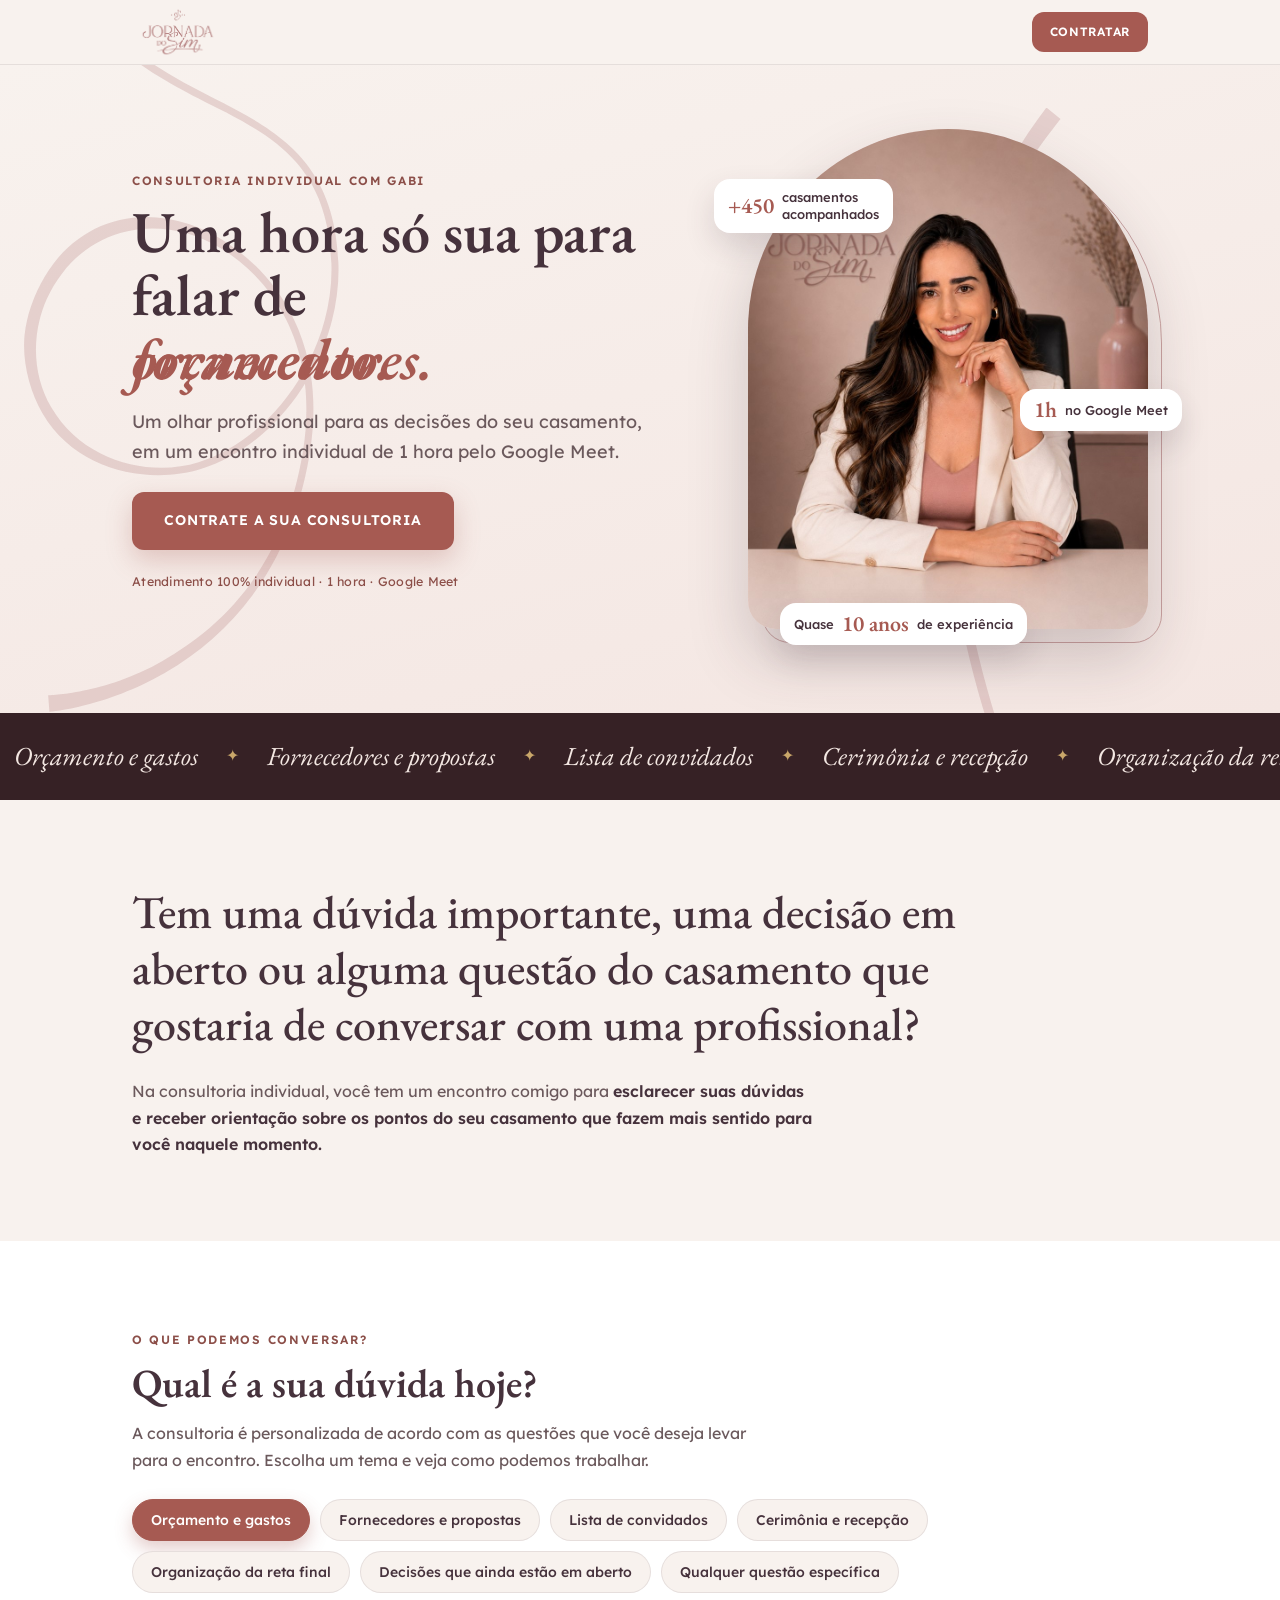
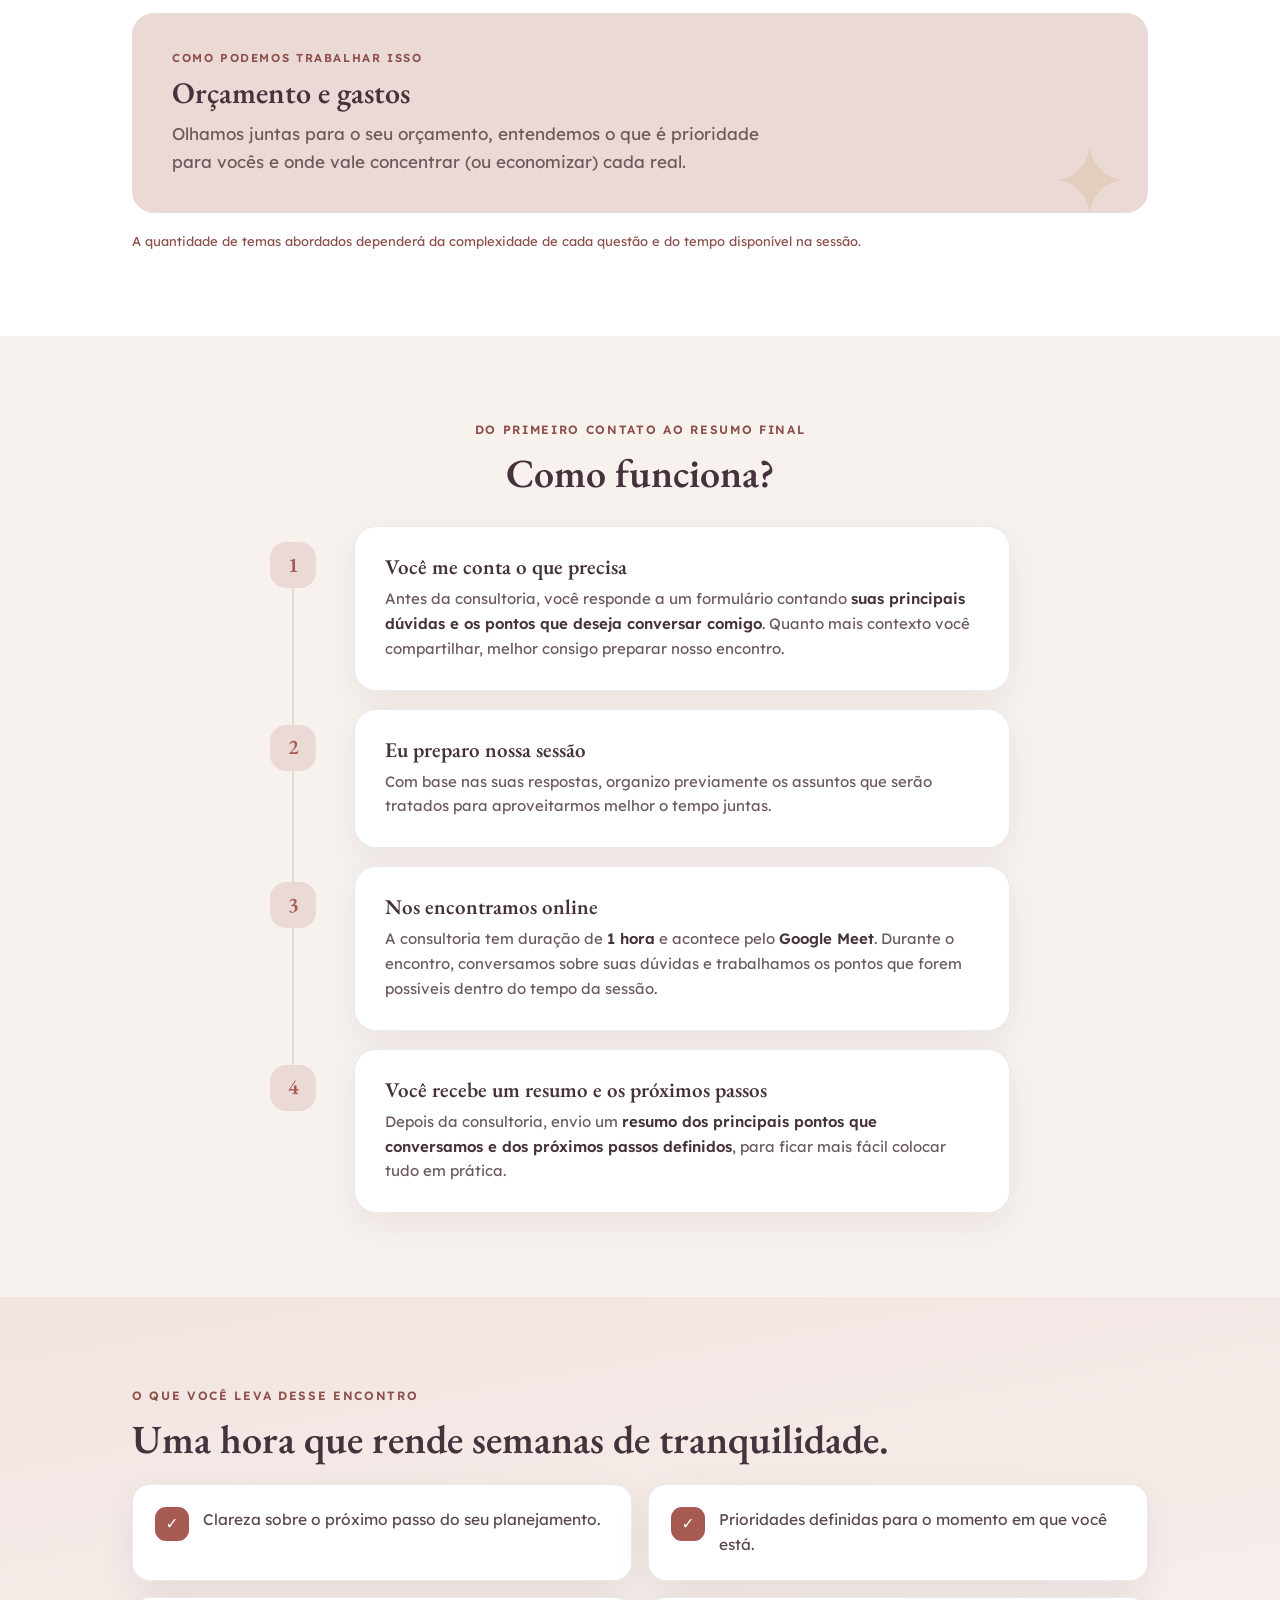
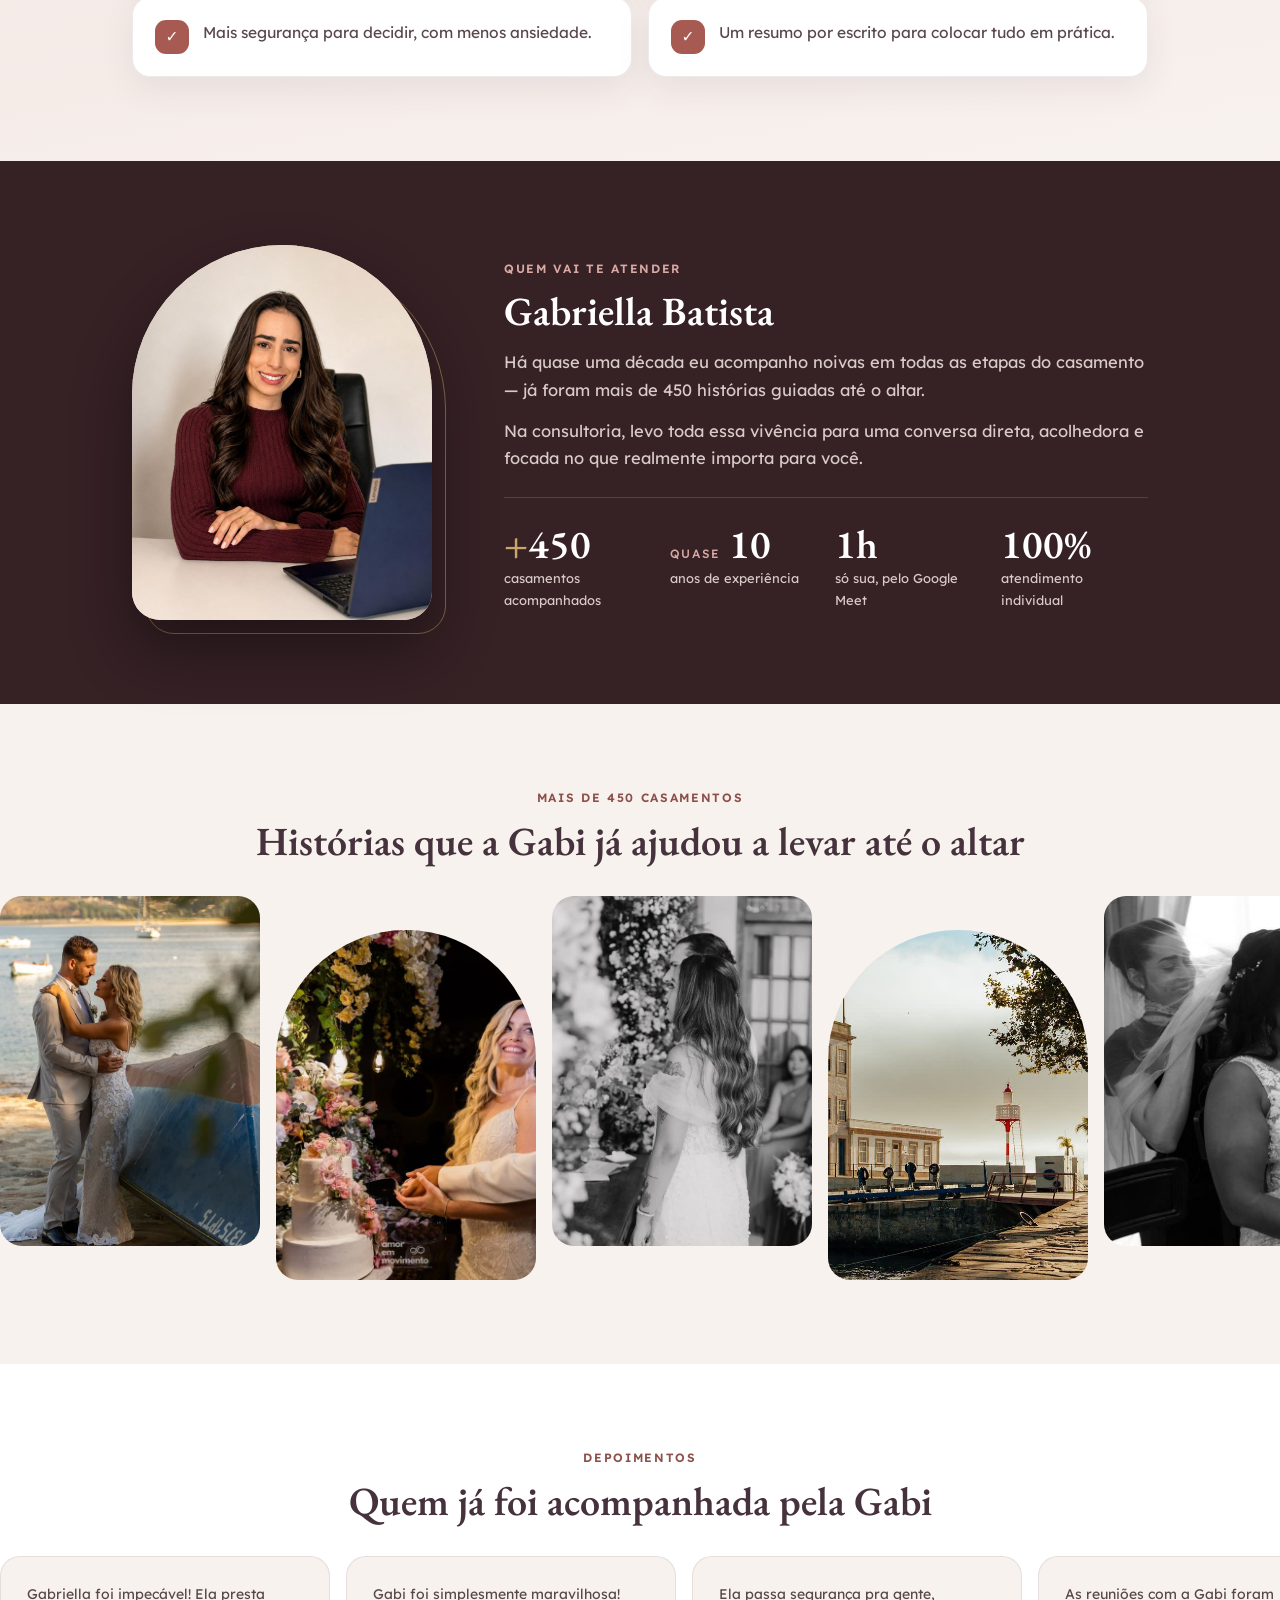
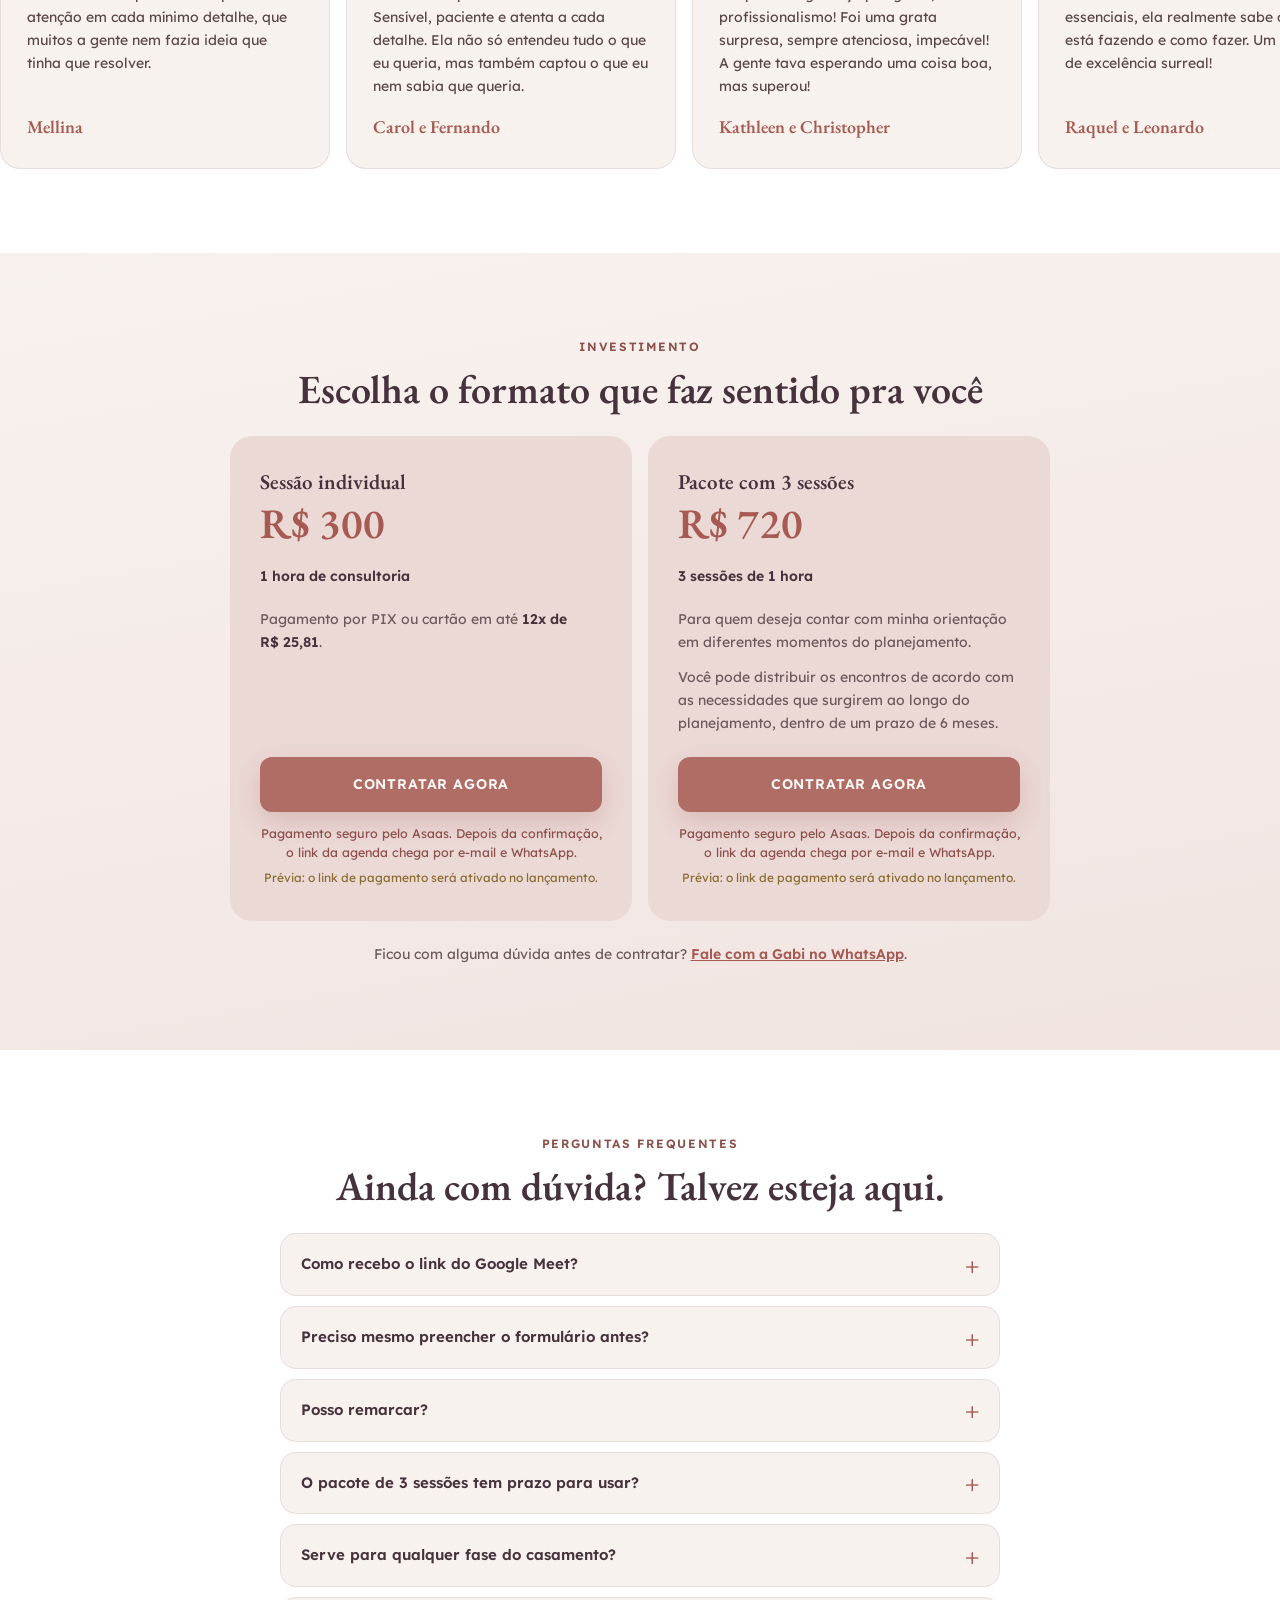
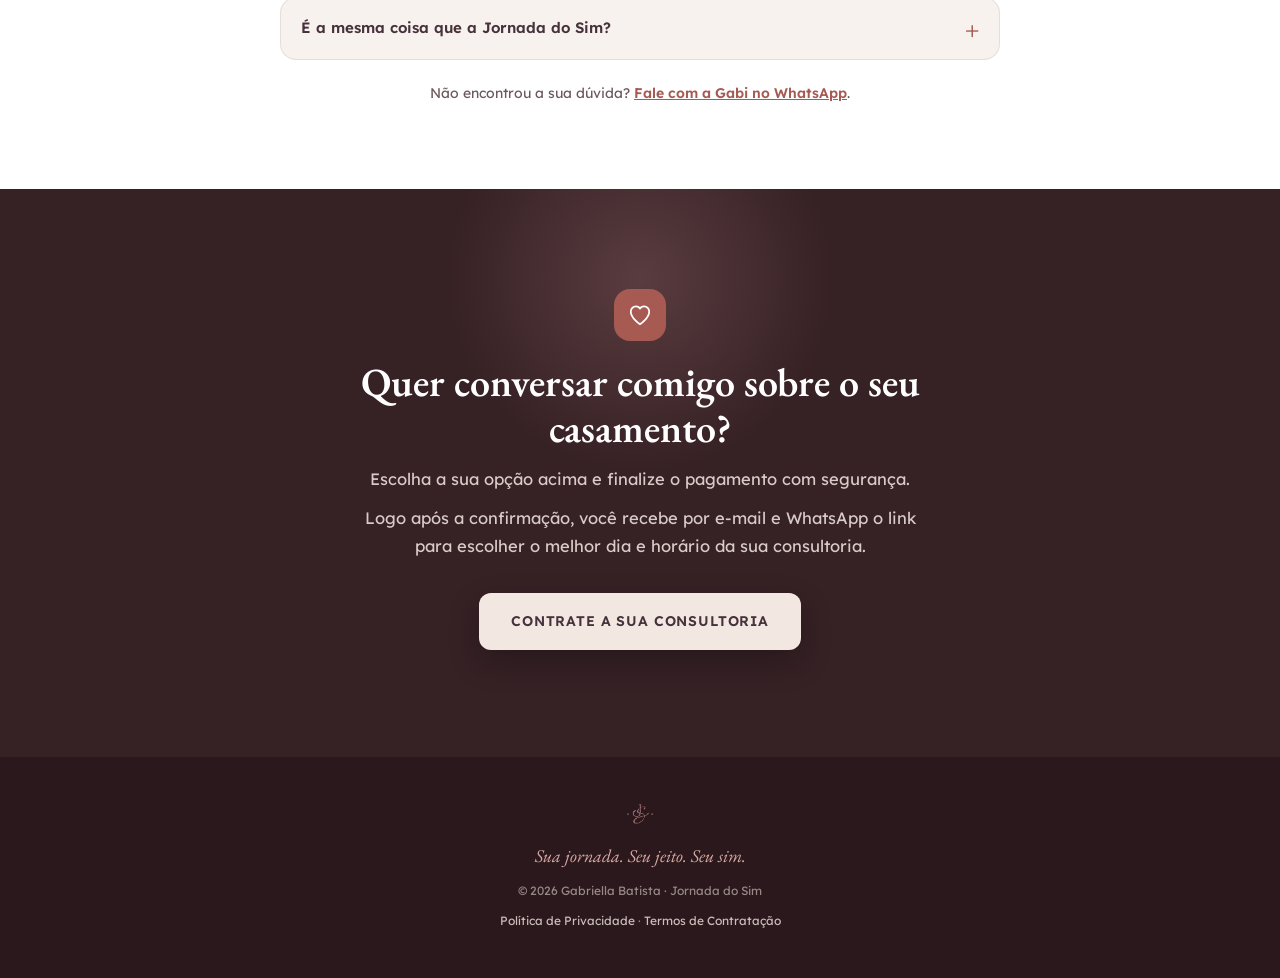
==== index.html @ 22358f7c "Botoes levam direto ao pagamento (Asaas); WhatsApp so como alternativa de duvida Co-Authored-By: Cla" ====
<!DOCTYPE html>
<html lang="pt-BR">
<head>
<meta charset="UTF-8">
<meta name="viewport" content="width=device-width, initial-scale=1.0, viewport-fit=cover">
<title>Consultoria individual com Gabi — Jornada do Sim</title>
<meta name="description" content="Um encontro individual de 1 hora, pelo Google Meet, para esclarecer suas dúvidas e receber orientação sobre as decisões do seu casamento. Com Gabriella Batista.">
<meta name="robots" content="noindex">
<meta name="theme-color" content="#F8F2EE">

<meta property="og:title" content="Consultoria individual com Gabi">
<meta property="og:description" content="Um olhar profissional para as decisões do seu casamento.">
<meta property="og:image" content="https://consultoria.dosimaosim.com.br/assets/img/gabi-quem-sou-eu.jpg">
<meta property="og:url" content="https://consultoria.dosimaosim.com.br/">
<meta property="og:type" content="website">

<link rel="icon" href="assets/img/monograma-rosa.png">

<link rel="preconnect" href="https://fonts.googleapis.com">
<link rel="preconnect" href="https://fonts.gstatic.com" crossorigin>
<link href="https://fonts.googleapis.com/css2?family=EB+Garamond:ital,wght@0,400;0,500;0,600;1,400;1,500;1,600&family=Lexend:wght@300;400;500;600;700&display=swap" rel="stylesheet">

<link rel="stylesheet" href="css/consultoria.css">
</head>
<body>

<div class="progress" id="progress" aria-hidden="true"></div>

<!-- ======================= CABEÇALHO ======================= -->
<header class="site-header">
  <div class="container header-inner">
    <img src="assets/img/logo-rosa.png" alt="Jornada do Sim" class="header-logo">
    <a href="#investimento" class="btn btn-cta btn-sm">Contratar</a>
  </div>
</header>

<main>

  <!-- ======================= HERO ======================= -->
  <section class="hero" id="topo">
    <img src="assets/img/faixa-2-rosa.svg" alt="" class="hero-faixa hero-faixa-1" aria-hidden="true">
    <img src="assets/img/faixa-1-rosa.svg" alt="" class="hero-faixa hero-faixa-2" aria-hidden="true">

    <div class="container hero-grid">
      <div class="hero-texto">
        <span class="eyebrow">Consultoria individual com Gabi</span>
        <h1 aria-label="Uma hora só sua para falar de orçamento, fornecedores, convidados, cerimônia, reta final e decisões em aberto.">
          <span aria-hidden="true">Uma hora só sua para falar de</span>
          <span class="rot" aria-hidden="true">
            <span class="rot-w is-on">orçamento.</span>
            <span class="rot-w">fornecedores.</span>
            <span class="rot-w">convidados.</span>
            <span class="rot-w">cerimônia.</span>
            <span class="rot-w">reta final.</span>
            <span class="rot-w">decisões em aberto.</span>
          </span>
        </h1>
        <p class="hero-sub">Um olhar profissional para as decisões do seu casamento, em um encontro individual de 1 hora pelo Google Meet.</p>
        <a href="#investimento" class="btn btn-cta btn-large">Contrate a sua consultoria</a>
        <p class="hero-note">Atendimento 100% individual · 1 hora · Google Meet</p>
      </div>

      <div class="hero-visual">
        <div class="arch-wrap">
          <div class="arch">
            <img src="assets/img/gabi-quem-sou-eu.jpg" alt="Gabriella Batista" fetchpriority="high">
          </div>
        </div>
        <span class="chip chip-1"><b>+450</b> casamentos<br>acompanhados</span>
        <span class="chip chip-2"><b>1h</b> no Google Meet</span>
        <span class="chip chip-3">Quase <b>10 anos</b> de experiência</span>
      </div>
    </div>
  </section>

  <!-- ======================= FAIXA EM MOVIMENTO ======================= -->
  <section class="band" aria-label="Temas da consultoria">
    <div class="marquee">
      <div class="marquee-track">
        <span>Orçamento e gastos</span><span class="sep">✦</span>
        <span>Fornecedores e propostas</span><span class="sep">✦</span>
        <span>Lista de convidados</span><span class="sep">✦</span>
        <span>Cerimônia e recepção</span><span class="sep">✦</span>
        <span>Organização da reta final</span><span class="sep">✦</span>
        <span>Decisões em aberto</span><span class="sep">✦</span>
        <span>Uma hora só sua</span><span class="sep">✦</span>
      </div>
    </div>
  </section>

  <!-- ======================= INTRO (texto que acende ao rolar) ======================= -->
  <section class="secao intro">
    <div class="container">
      <p class="fill" data-fill>Tem uma dúvida importante, uma decisão em aberto ou alguma questão do casamento que gostaria de conversar com uma profissional?</p>
      <p class="intro-sub reveal">Na consultoria individual, você tem um encontro comigo para <strong>esclarecer suas dúvidas e receber orientação sobre os pontos do seu casamento que fazem mais sentido para você naquele momento.</strong></p>
    </div>
  </section>

  <!-- ======================= O QUE PODEMOS CONVERSAR (interativo) ======================= -->
  <section class="secao temas">
    <div class="container">
      <span class="eyebrow">O que podemos conversar?</span>
      <h2 class="secao-titulo">Qual é a sua dúvida hoje?</h2>
      <p class="temas-sub">A consultoria é personalizada de acordo com as questões que você deseja levar para o encontro. Escolha um tema e veja como podemos trabalhar.</p>

      <div class="topics" id="topics" role="group" aria-label="Temas da consultoria"></div>

      <div class="topic-panel" id="topicPanel" aria-live="polite">
        <span class="tp-label">Como podemos trabalhar isso</span>
        <h3 id="tpTitle"></h3>
        <p id="tpText"></p>
      </div>

      <p class="nota">A quantidade de temas abordados dependerá da complexidade de cada questão e do tempo disponível na sessão.</p>
    </div>
  </section>

  <!-- ======================= COMO FUNCIONA (linha do tempo) ======================= -->
  <section class="secao como">
    <div class="container">
      <span class="eyebrow center">Do primeiro contato ao resumo final</span>
      <h2 class="secao-titulo center">Como funciona?</h2>

      <ol class="timeline" id="timeline">
        <li class="tl-step">
          <span class="tl-badge">1</span>
          <div class="tl-card">
            <h3>Você me conta o que precisa</h3>
            <p>Antes da consultoria, você responde a um formulário contando <strong>suas principais dúvidas e os pontos que deseja conversar comigo</strong>. Quanto mais contexto você compartilhar, melhor consigo preparar nosso encontro.</p>
          </div>
        </li>
        <li class="tl-step">
          <span class="tl-badge">2</span>
          <div class="tl-card">
            <h3>Eu preparo nossa sessão</h3>
            <p>Com base nas suas respostas, organizo previamente os assuntos que serão tratados para aproveitarmos melhor o tempo juntas.</p>
          </div>
        </li>
        <li class="tl-step">
          <span class="tl-badge">3</span>
          <div class="tl-card">
            <h3>Nos encontramos online</h3>
            <p>A consultoria tem duração de <strong>1 hora</strong> e acontece pelo <strong>Google Meet</strong>. Durante o encontro, conversamos sobre suas dúvidas e trabalhamos os pontos que forem possíveis dentro do tempo da sessão.</p>
          </div>
        </li>
        <li class="tl-step">
          <span class="tl-badge">4</span>
          <div class="tl-card">
            <h3>Você recebe um resumo e os próximos passos</h3>
            <p>Depois da consultoria, envio um <strong>resumo dos principais pontos que conversamos e dos próximos passos definidos</strong>, para ficar mais fácil colocar tudo em prática.</p>
          </div>
        </li>
      </ol>
    </div>
  </section>

  <!-- ======================= O QUE VOCÊ LEVA ======================= -->
  <section class="secao leva">
    <div class="container">
      <span class="eyebrow">O que você leva desse encontro</span>
      <h2 class="secao-titulo">Uma hora que rende semanas de tranquilidade.</h2>
      <ul class="tiles stagger">
        <li class="tile"><i>✓</i><span>Clareza sobre o próximo passo do seu planejamento.</span></li>
        <li class="tile"><i>✓</i><span>Prioridades definidas para o momento em que você está.</span></li>
        <li class="tile"><i>✓</i><span>Mais segurança para decidir, com menos ansiedade.</span></li>
        <li class="tile"><i>✓</i><span>Um resumo por escrito para colocar tudo em prática.</span></li>
      </ul>
    </div>
  </section>

  <!-- ======================= QUEM VAI TE ATENDER ======================= -->
  <section class="secao dark gabi">
    <div class="container gabi-grid">
      <div class="gabi-foto reveal">
        <div class="arch-wrap arch-wrap-sm">
          <div class="arch">
            <img src="assets/img/gabi-nova.jpg" alt="Gabriella Batista em atendimento online" loading="lazy">
          </div>
        </div>
      </div>
      <div class="gabi-copy reveal">
        <span class="eyebrow eyebrow-light">Quem vai te atender</span>
        <h2 class="secao-titulo">Gabriella Batista</h2>
        <p>Há quase uma década eu acompanho noivas em todas as etapas do casamento — já foram mais de 450 histórias guiadas até o altar.</p>
        <p>Na consultoria, levo toda essa vivência para uma conversa direta, acolhedora e focada no que realmente importa para você.</p>
        <ul class="stats" id="stats">
          <li class="stat"><strong><span class="pre">+</span><span data-count="450">450</span></strong><span>casamentos acompanhados</span></li>
          <li class="stat"><strong><small>quase</small><span data-count="10">10</span></strong><span>anos de experiência</span></li>
          <li class="stat"><strong><span data-count="1">1</span>h</strong><span>só sua, pelo Google Meet</span></li>
          <li class="stat"><strong><span data-count="100">100</span>%</strong><span>atendimento individual</span></li>
        </ul>
      </div>
    </div>
  </section>

  <!-- ======================= FOTOS EM MOVIMENTO ======================= -->
  <section class="secao galeria">
    <div class="container">
      <span class="eyebrow center">Mais de 450 casamentos</span>
      <h2 class="secao-titulo center">Histórias que a Gabi já ajudou a levar até o altar</h2>
    </div>
    <div class="marquee marquee-photos">
      <div class="marquee-track gallery-track">
        <img data-src="assets/img/opt/casal-real-12-barco.jpg" alt="Casal abraçado à beira-mar" decoding="async">
        <img data-src="assets/img/opt/casal-real-1-cake-color.jpg" alt="Casal cortando o bolo" decoding="async">
        <img data-src="assets/img/opt/casal-real-3-noiva-pb.jpg" alt="Noiva de vestido de renda" decoding="async">
        <img data-src="assets/img/opt/casal-real-14-farol.jpg" alt="Casal junto a um farol à beira-mar" decoding="async">
        <img data-src="assets/img/opt/casal-real-5-veu-pb.jpg" alt="Noiva ajustando o véu" decoding="async">
        <img data-src="assets/img/opt/casal-real-2-cake-pb.jpg" alt="Casal sorrindo" decoding="async">
        <img data-src="assets/img/opt/casal-real-15-coluna.jpg" alt="Casal abraçado entre colunas de pedra" decoding="async">
        <img data-src="assets/img/opt/casal-real-8-flavia-thales.jpg" alt="Cerimônia emocionante" decoding="async">
        <img data-src="assets/img/opt/casal-real-10-paris.jpg" alt="Casal em Paris" decoding="async">
        <img data-src="assets/img/opt/casal-real-13-fonte.jpg" alt="Casal sorrindo em frente a uma fonte" decoding="async">
        <img data-src="assets/img/opt/casal-real-4-lustre.jpg" alt="Casal recém-casado" decoding="async">
        <img data-src="assets/img/opt/casal-real-11-jardim.jpg" alt="Casal se beijando sob um arco de jardim" decoding="async">
        <img data-src="assets/img/opt/casal-real-9-noiva-day.jpg" alt="Noiva em frente ao arco de flores" decoding="async">
      </div>
    </div>
  </section>

  <!-- ======================= DEPOIMENTOS ======================= -->
  <section class="secao depoimentos">
    <div class="container">
      <span class="eyebrow center">Depoimentos</span>
      <h2 class="secao-titulo center">Quem já foi acompanhada pela Gabi</h2>
    </div>
    <div class="marquee">
      <div class="marquee-track tm-track">
        <blockquote class="tm-card"><p>Gabriella foi impecável! Ela presta atenção em cada mínimo detalhe, que muitos a gente nem fazia ideia que tinha que resolver.</p><cite>Mellina</cite></blockquote>
        <blockquote class="tm-card"><p>Gabi foi simplesmente maravilhosa! Sensível, paciente e atenta a cada detalhe. Ela não só entendeu tudo o que eu queria, mas também captou o que eu nem sabia que queria.</p><cite>Carol e Fernando</cite></blockquote>
        <blockquote class="tm-card"><p>Ela passa segurança pra gente, profissionalismo! Foi uma grata surpresa, sempre atenciosa, impecável! A gente tava esperando uma coisa boa, mas superou!</p><cite>Kathleen e Christopher</cite></blockquote>
        <blockquote class="tm-card"><p>As reuniões com a Gabi foram essenciais, ela realmente sabe o que está fazendo e como fazer. Um trabalho de excelência surreal!</p><cite>Raquel e Leonardo</cite></blockquote>
        <blockquote class="tm-card"><p>Obrigada Gabriella! Sua experiência e atenção aos detalhes fizeram toda diferença!</p><cite>Gy Muniz</cite></blockquote>
        <blockquote class="tm-card"><p>Desde o primeiro momento, tudo foi tão organizado que ficamos seguros e com a certeza que daria certo. Confiamos de olhos fechados.</p><cite>Nathália</cite></blockquote>
        <blockquote class="tm-card"><p>A Gabi foi incrível em suas orientações e ajustes de cada detalhe. Com muito carinho agradecemos todo profissionalismo e dedicação.</p><cite>Lygia e Edson</cite></blockquote>
        <blockquote class="tm-card"><p>Obrigada pelo carinho, por toda atenção, por deixar a gente seguro, vocês sabem o que estão fazendo!</p><cite>Olívia e Luiz</cite></blockquote>
      </div>
    </div>
  </section>

  <!-- ======================= INVESTIMENTO ======================= -->
  <section class="secao planos" id="investimento">
    <div class="container">
      <span class="eyebrow center">Investimento</span>
      <h2 class="secao-titulo center">Escolha o formato que faz sentido pra você</h2>
      <div class="planos-grid stagger">

        <div class="plano">
          <h3 class="plano-nome">Sessão individual</h3>
          <p class="plano-preco">R$&nbsp;300</p>
          <p class="plano-linha">1 hora de consultoria</p>
          <p>Pagamento por PIX ou cartão em até <strong>12x de R$&nbsp;25,81</strong>.</p>
          <a href="#" class="btn btn-cta btn-full js-pagar" data-plano="sessão individual">Contratar agora</a>
          <small class="plano-seguro">Pagamento seguro pelo Asaas. Depois da confirmação, o link da agenda chega por e-mail e WhatsApp.</small>
        </div>

        <div class="plano">
          <h3 class="plano-nome">Pacote com 3 sessões</h3>
          <p class="plano-preco">R$&nbsp;720</p>
          <p class="plano-linha">3 sessões de 1 hora</p>
          <p>Para quem deseja contar com minha orientação em diferentes momentos do planejamento.</p>
          <p>Você pode distribuir os encontros de acordo com as necessidades que surgirem ao longo do planejamento, dentro de um prazo de 6 meses.</p>
          <a href="#" class="btn btn-cta btn-full js-pagar" data-plano="pacote com 3 sessões">Contratar agora</a>
          <small class="plano-seguro">Pagamento seguro pelo Asaas. Depois da confirmação, o link da agenda chega por e-mail e WhatsApp.</small>
        </div>

      </div>
      <p class="planos-duvida">Ficou com alguma dúvida antes de contratar? <a href="#" class="js-whatsapp-duvida">Fale com a Gabi no WhatsApp</a>.</p>
    </div>
  </section>

  <!-- ======================= FAQ ======================= -->
  <section class="secao faq">
    <div class="container">
      <span class="eyebrow center">Perguntas frequentes</span>
      <h2 class="secao-titulo center">Ainda com dúvida? Talvez esteja aqui.</h2>
      <div class="faq-list stagger">
        <details class="faq-item">
          <summary>Como recebo o link do Google Meet?</summary>
          <p>O link do Google Meet chega por e-mail assim que você agenda o seu horário.</p>
        </details>
        <details class="faq-item">
          <summary>Preciso mesmo preencher o formulário antes?</summary>
          <p>Sim. É ele que me permite preparar o encontro sob medida para o seu caso — sem ele, a sessão rende bem menos.</p>
        </details>
        <details class="faq-item">
          <summary>Posso remarcar?</summary>
          <p>Pode, avisando com pelo menos 24 horas de antecedência pelo WhatsApp.</p>
        </details>
        <details class="faq-item">
          <summary>O pacote de 3 sessões tem prazo para usar?</summary>
          <p>Sim, as 3 sessões valem por 6 meses a partir da primeira.</p>
        </details>
        <details class="faq-item">
          <summary>Serve para qualquer fase do casamento?</summary>
          <p>Sim, desde o "acabei de noivar e não sei por onde começar" até a reta final, na semana do casamento.</p>
        </details>
        <details class="faq-item">
          <summary>É a mesma coisa que a Jornada do Sim?</summary>
          <p>Não. A Jornada do Sim é a plataforma que te guia no seu ritmo. Aqui é um atendimento individual e ao vivo comigo, olhando para o seu caso específico.</p>
        </details>
      </div>
      <p class="faq-duvida">Não encontrou a sua dúvida? <a href="#" class="js-whatsapp-duvida">Fale com a Gabi no WhatsApp</a>.</p>
    </div>
  </section>

  <!-- ======================= CHAMADA FINAL ======================= -->
  <section class="secao dark final" id="final">
    <div class="container final-inner reveal">
      <span class="cta-icone" aria-hidden="true">
        <svg viewBox="0 0 24 24" fill="none" xmlns="http://www.w3.org/2000/svg">
          <path d="M12 20.5S3.5 14.7 3.5 8.9C3.5 6.2 5.6 4 8.3 4c1.8 0 3.1.9 3.7 2.2C12.6 4.9 13.9 4 15.7 4c2.7 0 4.8 2.2 4.8 4.9 0 5.8-8.5 11.6-8.5 11.6z" stroke="currentColor" stroke-width="1.6" stroke-linecap="round" stroke-linejoin="round"/>
        </svg>
      </span>
      <h2 class="secao-titulo">Quer conversar comigo sobre o seu casamento?</h2>
      <p>Escolha a sua opção acima e finalize o pagamento com segurança.</p>
      <p>Logo após a confirmação, você recebe por e-mail e WhatsApp o link para escolher o melhor dia e horário da sua consultoria.</p>
      <a href="#investimento" class="btn btn-light btn-large">Contrate a sua consultoria</a>
    </div>
  </section>

</main>

<!-- ======================= RODAPÉ ======================= -->
<footer class="site-footer">
  <div class="container footer-inner">
    <img src="assets/img/monograma-rosa.png" alt="Jornada do Sim" class="footer-logo">
    <p class="assinatura">Sua jornada. Seu jeito. Seu sim.</p>
    <p class="footer-mini">© 2026 Gabriella Batista · Jornada do Sim</p>
    <p class="footer-mini">
      <a href="privacidade.html">Política de Privacidade</a> ·
      <a href="termos.html">Termos de Contratação</a>
    </p>
  </div>
</footer>

<!-- Botão fixo no celular -->
<div class="sticky-cta" id="stickyCta">
  <a href="#investimento" class="btn btn-cta btn-full">Contrate a sua consultoria</a>
</div>

<script src="js/consultoria.js"></script>
</body>
</html>
---- css/consultoria.css ----
/* ==========================================================================
   CONSULTORIA INDIVIDUAL COM GABI — versão 2
   Mesma identidade do App (cores, fontes, cards arredondados, botão terracota),
   com mais ritmo visual e movimento. Desenhada primeiro para o celular.
   ========================================================================== */

:root {
  --bg: #F8F2EE;
  --card-rose: #EBD9D6;
  --card-rose-soft: #F1E4E1;
  --plum: #46323C;
  --romance: #B68282;
  --rose-light: #D9A9A3;
  --rose-text: #8C4F49;   /* rosa mais escuro para textos pequenos (contraste AA) */
  --terracota: #A65A52;
  --terracota-hover: #944e47;
  --ameixa: #362125;
  --ameixa-deep: #2a181c;
  --creme: #F3E7E2;
  --dourado: #C9A76A;
  --texto: #6B595C;
  --linha: rgba(70, 50, 60, 0.10);
  --sombra: 0 12px 34px rgba(70, 50, 60, 0.08);
  --sombra-forte: 0 28px 60px rgba(70, 50, 60, 0.22);

  --font-titulo: 'EB Garamond', Georgia, serif;
  --font-corpo: 'Lexend', system-ui, sans-serif;

  --largura-max: 1080px;
  --raio-card: 22px;
  --raio-btn: 12px;
  --arco: 50% 50% 28px 28px / 40% 40% 28px 28px;
}

* { box-sizing: border-box; margin: 0; padding: 0; }
html { scroll-behavior: smooth; }

body {
  font-family: var(--font-corpo);
  color: var(--texto);
  background: var(--bg);
  line-height: 1.65;
  -webkit-font-smoothing: antialiased;
  overflow-x: hidden;
}

img { max-width: 100%; display: block; }
.container { max-width: var(--largura-max); margin: 0 auto; padding: 0 20px; }
.secao { padding: 52px 0; }

h1, h2, h3 { font-family: var(--font-titulo); color: var(--plum); font-weight: 600; line-height: 1.15; }
strong { font-weight: 600; color: var(--plum); }

.secao-titulo { font-size: clamp(26px, 6.6vw, 40px); margin-bottom: 14px; }
.eyebrow {
  display: inline-block; font-size: 12px; font-weight: 600;
  letter-spacing: 0.14em; text-transform: uppercase;
  color: var(--rose-text); margin-bottom: 10px;
}
.eyebrow-light { color: var(--rose-light); }
.center { text-align: center; display: block; }
.nota { font-size: 13px; color: var(--rose-text); margin-top: 18px; }

/* --------------------------- Botões --------------------------- */
.btn {
  position: relative; overflow: hidden;
  display: inline-block; font-family: var(--font-corpo); font-weight: 600;
  text-decoration: none; border-radius: var(--raio-btn); cursor: pointer; border: none;
  text-align: center; text-transform: uppercase; letter-spacing: 0.06em;
  transition: transform 0.15s ease, box-shadow 0.15s ease, background 0.15s ease;
}
.btn-cta { background: var(--terracota); color: #fff; padding: 16px 30px; font-size: 14px; box-shadow: 0 10px 26px rgba(166, 90, 82, 0.28); }
.btn-cta:hover { background: var(--terracota-hover); transform: translateY(-2px); }
.btn-light { background: var(--creme); color: var(--plum); padding: 16px 30px; font-size: 14px; box-shadow: 0 12px 30px rgba(0, 0, 0, 0.25); }
.btn-light:hover { transform: translateY(-2px); background: #fff; }
.btn-sm { padding: 10px 18px; font-size: 12px; box-shadow: none; }
.btn-large { padding: 17px 32px; }
.btn-full { display: block; width: 100%; }
/* brilho que passa pelo botão */
.btn::after {
  content: ''; position: absolute; top: 0; left: -80%; width: 50%; height: 100%;
  background: linear-gradient(100deg, transparent, rgba(255, 255, 255, 0.35), transparent);
  transform: skewX(-20deg); transition: left 0.6s ease;
}
.btn:hover::after { left: 130%; }

/* --------------------------- Barra de progresso --------------------------- */
.progress {
  position: fixed; top: 0; left: 0; right: 0; height: 3px; z-index: 100;
  background: linear-gradient(90deg, var(--terracota), var(--romance));
  transform-origin: left; transform: scaleX(0);
}

/* --------------------------- Cabeçalho --------------------------- */
.site-header {
  position: sticky; top: 0; z-index: 50;
  background: rgba(248, 242, 238, 0.9); backdrop-filter: blur(8px);
  border-bottom: 1px solid var(--linha);
}
.header-inner { display: flex; align-items: center; justify-content: space-between; padding: 10px 20px; }
.header-logo { height: 52px; width: auto; }

/* --------------------------- Hero --------------------------- */
.hero {
  position: relative; overflow: hidden; padding: 34px 0 54px;
  background: linear-gradient(165deg, var(--bg) 0%, #F4E6E2 100%);
}
.hero-faixa { position: absolute; opacity: 0.28; z-index: 1; pointer-events: none; }
.hero-faixa-1 { top: -4%; right: -22%; width: 70%; animation: drift 14s ease-in-out infinite; }
.hero-faixa-2 { bottom: -6%; left: -26%; width: 66%; animation: drift 17s ease-in-out infinite reverse; }
@keyframes drift { 0%, 100% { transform: translateY(0) rotate(0deg); } 50% { transform: translateY(-16px) rotate(3deg); } }

.hero-grid { position: relative; z-index: 2; display: flex; flex-direction: column; gap: 44px; }
.hero h1 { font-size: clamp(32px, 9.4vw, 58px); line-height: 1.08; margin-bottom: 16px; }
.rot { display: grid; font-style: italic; color: var(--terracota); margin-top: 2px; }
.rot-w {
  grid-area: 1 / 1; opacity: 0; transform: translateY(60%);
  transition: opacity 0.6s ease, transform 0.6s ease;
}
.rot-w.is-on { opacity: 1; transform: none; }
.rot-w.is-out { opacity: 0; transform: translateY(-60%); }

.hero-sub { font-size: 16px; max-width: 520px; margin-bottom: 26px; }
.hero .btn-cta { display: block; width: 100%; }
.hero-note { font-size: 12.5px; color: var(--rose-text); margin-top: 14px; letter-spacing: 0.02em; }

.hero-visual { position: relative; width: 100%; max-width: 340px; margin: 0 auto; }
.arch-wrap { position: relative; isolation: isolate; }
.arch-wrap::before {
  content: ''; position: absolute; inset: 0; z-index: -1;
  transform: translate(14px, 14px);
  border: 1.5px solid var(--romance); border-radius: var(--arco); opacity: 0.7;
}
.arch { border-radius: var(--arco); overflow: hidden; aspect-ratio: 4 / 5; box-shadow: var(--sombra-forte); background: var(--card-rose); }
.arch img { width: 100%; height: 100%; object-fit: cover; object-position: 50% 22%; }

.chip {
  position: absolute; display: flex; align-items: center; gap: 8px;
  padding: 10px 14px; background: #fff; border-radius: 16px;
  box-shadow: 0 14px 30px rgba(70, 50, 60, 0.16);
  font-size: 12px; line-height: 1.3; color: var(--plum); font-weight: 500;
  animation: flutua 5s ease-in-out infinite;
}
.chip b { font-family: var(--font-titulo); font-size: 22px; color: var(--terracota); font-weight: 600; line-height: 1; }
.chip-1 { top: 10%; left: -14px; }
.chip-2 { top: 52%; right: -14px; animation-delay: -1.7s; }
.chip-3 { bottom: -16px; left: 8%; animation-delay: -3.2s; }
@keyframes flutua { 0%, 100% { transform: translateY(0); } 50% { transform: translateY(-9px); } }

/* --------------------------- Faixas em movimento (marquee) --------------------------- */
.band { background: var(--ameixa); color: var(--creme); overflow: hidden; padding: 0; }
.marquee { display: flex; overflow: hidden; width: 100%; }
.marquee-track { display: flex; flex: 0 0 auto; align-items: center; animation: marquee 40s linear infinite; }
.marquee:hover .marquee-track, .marquee.is-paused .marquee-track { animation-play-state: paused; }
@keyframes marquee { from { transform: translateX(0); } to { transform: translateX(-100%); } }
.band .marquee-track { padding: 18px 0; white-space: nowrap; font-family: var(--font-titulo); font-size: 22px; font-style: italic; }
.band .marquee-track span { padding: 0 14px; }
.band .sep { color: var(--dourado); font-style: normal; font-size: 16px; }

/* --------------------------- Intro: texto que acende ao rolar --------------------------- */
.intro { padding: 64px 0 40px; }
.fill { font-family: var(--font-titulo); font-size: clamp(26px, 6.6vw, 46px); line-height: 1.22; color: var(--plum); font-weight: 500; max-width: 900px; }
.fill .w { opacity: 0.2; transition: opacity 0.35s ease; }
.fill .w.lit { opacity: 1; }
.intro-sub { margin-top: 26px; max-width: 680px; font-size: 16px; }

/* --------------------------- Temas interativos --------------------------- */
.temas { background: #fff; }
.temas-sub { max-width: 620px; margin-bottom: 4px; }
.topics {
  display: flex; gap: 10px; margin: 22px -20px 18px; padding: 4px 20px 10px;
  overflow-x: auto; scroll-snap-type: x proximity; scrollbar-width: none;
}
.topics::-webkit-scrollbar { display: none; }
.topic { flex: 0 0 auto; scroll-snap-align: start; white-space: nowrap;
  font-family: var(--font-corpo); font-size: 14px; font-weight: 500; color: var(--plum);
  background: var(--bg); border: 1.5px solid var(--linha); border-radius: 999px;
  padding: 11px 18px; cursor: pointer;
  transition: background 0.2s ease, color 0.2s ease, border-color 0.2s ease, transform 0.2s ease, box-shadow 0.2s ease;
}
.topic:hover { border-color: var(--romance); transform: translateY(-2px); }
.topic[aria-pressed="true"] { background: var(--terracota); border-color: var(--terracota); color: #fff; box-shadow: 0 8px 18px rgba(166, 90, 82, 0.3); }

.topic-panel { position: relative; overflow: hidden; background: var(--card-rose); border-radius: var(--raio-card); padding: 28px 22px 26px; min-height: 300px; }
@media (min-width: 360px) { .topic-panel { min-height: 256px; } }
@media (min-width: 520px) { .topic-panel { min-height: 216px; } }
.topic-panel::after { content: '✦'; position: absolute; right: 18px; bottom: -14px; font-size: 96px; line-height: 1; color: var(--dourado); opacity: 0.22; pointer-events: none; }
.tp-label { display: block; font-size: 11.5px; font-weight: 600; letter-spacing: 0.14em; text-transform: uppercase; color: var(--rose-text); margin-bottom: 8px; }
.topic-panel h3 { font-size: clamp(24px, 6vw, 30px); margin-bottom: 10px; }
.topic-panel p { max-width: 60ch; position: relative; z-index: 1; }
.topic-panel.swap > * { animation: trocar 0.45s ease both; }
.topic-panel.swap > *:nth-child(2) { animation-delay: 0.05s; }
.topic-panel.swap > *:nth-child(3) { animation-delay: 0.1s; }
@keyframes trocar { from { opacity: 0; transform: translateY(12px); } to { opacity: 1; transform: none; } }

/* --------------------------- Como funciona: linha do tempo --------------------------- */
.timeline { list-style: none; position: relative; margin: 30px auto 0; max-width: 740px; padding-left: 64px; }
.tl-step { position: relative; margin-bottom: 18px; }
.tl-step:last-child { margin-bottom: 0; }
.tl-badge {
  position: absolute; left: -64px; top: 16px; z-index: 2;
  width: 40px; height: 40px; border-radius: 14px;
  display: flex; align-items: center; justify-content: center;
  background: var(--card-rose); color: var(--terracota);
  font-family: var(--font-titulo); font-size: 19px; font-weight: 600;
  transition: background 0.4s ease, color 0.4s ease, transform 0.4s ease, box-shadow 0.4s ease;
}
.tl-step.on .tl-badge { background: var(--terracota); color: #fff; transform: scale(1.1); box-shadow: 0 8px 20px rgba(166, 90, 82, 0.35); }
/* linha entre um selo e o próximo (cinza + preenchimento que cresce ao rolar) */
.tl-step:not(:last-child)::before,
.tl-step:not(:last-child)::after {
  content: ''; position: absolute; left: -45px; top: 36px; width: 2px; border-radius: 2px;
}
.tl-step:not(:last-child)::before { height: calc(100% + 18px); background: rgba(70, 50, 60, 0.12); }
.tl-step:not(:last-child)::after { height: calc((100% + 18px) * var(--seg, 0)); background: linear-gradient(var(--terracota), var(--romance)); z-index: 1; }
.tl-card { background: #fff; border: 1px solid var(--linha); border-radius: var(--raio-card); padding: 22px 20px; box-shadow: var(--sombra); }
.tl-card h3 { font-size: 21px; margin-bottom: 8px; }
.tl-card p { font-size: 14px; }

/* --------------------------- O que você leva --------------------------- */
.leva { background: linear-gradient(170deg, var(--card-rose-soft), var(--bg)); }
.tiles { list-style: none; display: grid; grid-template-columns: 1fr; gap: 12px; margin-top: 22px; }
.tile {
  display: flex; gap: 14px; align-items: flex-start;
  background: #fff; border: 1px solid var(--linha); border-radius: 18px; padding: 18px;
  font-size: 14.5px; color: #59474a; box-shadow: var(--sombra);
}
.tile i {
  flex: 0 0 34px; height: 34px; border-radius: 11px; background: var(--terracota); color: #fff;
  display: flex; align-items: center; justify-content: center; font-style: normal; font-weight: 700;
}

/* --------------------------- Seções escuras --------------------------- */
.dark { background: var(--ameixa); color: rgba(243, 231, 226, 0.86); }
.dark h2, .dark h3, .dark strong { color: #fff; }

.gabi-grid { display: flex; flex-direction: column; gap: 40px; }
.gabi-foto { max-width: 300px; margin: 0 auto; width: 100%; }
.gabi .arch-wrap::before { border-color: var(--dourado); opacity: 0.55; }
.gabi .arch { box-shadow: 0 30px 60px rgba(0, 0, 0, 0.4); }
.gabi-copy p { margin-bottom: 14px; }
.stats {
  list-style: none; display: grid; grid-template-columns: 1fr 1fr; gap: 22px 18px;
  margin-top: 26px; padding-top: 26px; border-top: 1px solid rgba(255, 255, 255, 0.14);
}
.stat strong { display: block; font-family: var(--font-titulo); font-size: 40px; font-weight: 600; line-height: 1; color: #fff; }
.stat .pre { color: var(--dourado); }
.stat strong small { display: inline; font-family: var(--font-corpo); font-size: 12px; font-weight: 500; letter-spacing: 0.14em; text-transform: uppercase; color: var(--rose-light); margin-right: 8px; }
.stat > span { display: block; font-size: 13px; margin-top: 4px; }

/* --------------------------- Galeria e depoimentos --------------------------- */
.galeria { padding-bottom: 60px; }
.galeria .marquee, .depoimentos .marquee { margin-top: 32px; }
.gallery-track { gap: 16px; padding-right: 16px; animation-duration: 110s; align-items: flex-start; }
.gallery-track img { width: 210px; height: 290px; object-fit: cover; border-radius: 18px; flex: 0 0 auto; background: var(--card-rose); }
.gallery-track img:not([src]) { color: transparent; font-size: 0; }
.gallery-track img:nth-child(even) { border-radius: 105px 105px 18px 18px; margin-top: 26px; }

.depoimentos { background: #fff; }
.tm-track { gap: 16px; padding-right: 16px; animation-duration: 110s; align-items: stretch; }
.tm-card {
  flex: 0 0 290px; background: var(--bg); border: 1px solid var(--linha); border-radius: 20px; padding: 22px;
  display: flex; flex-direction: column; justify-content: space-between; gap: 14px;
}
.tm-card p { font-size: 14px; color: #59474a; }
.tm-card cite { font-style: normal; font-family: var(--font-titulo); font-size: 18px; color: var(--terracota); font-weight: 600; }

/* --------------------------- Investimento --------------------------- */
.planos { background: linear-gradient(170deg, var(--bg), var(--card-rose-soft)); }
.planos-grid { display: flex; flex-direction: column; gap: 16px; margin-top: 24px; }
.plano {
  display: flex; flex-direction: column; background: var(--card-rose); border-radius: var(--raio-card); padding: 28px 22px;
  transition: translate 0.3s ease, box-shadow 0.3s ease;
}
.plano:hover { translate: 0 -5px; box-shadow: 0 22px 44px rgba(70, 50, 60, 0.14); }
.plano-nome { font-size: 21px; margin-bottom: 8px; }
.plano p { font-size: 14px; }
.plano p + p { margin-top: 12px; }
.plano p.plano-preco { font-family: var(--font-titulo); font-size: 42px; font-weight: 600; line-height: 1; color: var(--terracota); margin: 0 0 8px; }
.plano p.plano-linha { font-weight: 600; color: var(--plum); margin-bottom: 8px; }
.plano > p:last-of-type { margin-bottom: 22px; }
.plano .btn-cta { margin-top: auto; }
.plano .plano-seguro { display: block; text-align: center; font-size: 12.5px; line-height: 1.5; color: var(--rose-text); margin-top: 12px; }
.planos-duvida, .faq-duvida { text-align: center; font-size: 14px; margin-top: 22px; }
.planos-duvida a, .faq-duvida a { color: var(--terracota); font-weight: 600; }
.btn.is-previa { opacity: 0.85; }
.plano .previa-nota { display: block; text-align: center; font-size: 12px; line-height: 1.4; color: #8a6a2f; margin-top: 8px; }

/* --------------------------- FAQ --------------------------- */
.faq { background: #fff; }
.faq-list { max-width: 720px; margin: 24px auto 0; }
.faq-item { background: var(--bg); border: 1px solid var(--linha); border-radius: 16px; margin-bottom: 10px; transition: background 0.2s ease; }
.faq-item[open] { background: var(--card-rose-soft); }
.faq-item summary {
  cursor: pointer; list-style: none; font-weight: 600; color: var(--plum); font-size: 15px;
  display: flex; justify-content: space-between; align-items: center; gap: 14px;
  padding: 18px 20px; min-height: 56px; border-radius: 16px;
}
.faq-item summary::-webkit-details-marker { display: none; }
.faq-item summary::after { content: '+'; font-family: var(--font-titulo); font-size: 24px; color: var(--terracota); line-height: 1; transition: transform 0.25s ease; }
.faq-item[open] summary::after { transform: rotate(45deg); }
.faq-item p { padding: 0 20px 20px; margin-top: -4px; font-size: 14px; }

/* --------------------------- Chamada final --------------------------- */
.final { text-align: center; padding: 70px 0; position: relative; overflow: hidden; }
.final::before {
  content: ''; position: absolute; width: 420px; height: 420px; left: 50%; top: -120px; transform: translateX(-50%);
  background: radial-gradient(circle, rgba(182, 130, 130, 0.28), transparent 65%); pointer-events: none;
}
.final-inner { position: relative; max-width: 640px; }
.final .secao-titulo { color: #fff; }
.final p { margin-bottom: 12px; }
.final .btn-light { margin-top: 22px; }
.cta-icone {
  display: inline-flex; align-items: center; justify-content: center;
  width: 52px; height: 52px; border-radius: 16px; background: var(--terracota); color: #fff; margin-bottom: 18px;
  animation: bate 2.6s ease-in-out infinite;
}
.cta-icone svg { width: 26px; height: 26px; }
@keyframes bate { 0%, 100% { transform: scale(1); } 12% { transform: scale(1.12); } 24% { transform: scale(1); } 36% { transform: scale(1.08); } 48% { transform: scale(1); } }

/* --------------------------- Rodapé --------------------------- */
.site-footer { background: var(--ameixa-deep); padding: 40px 0 96px; }
.footer-inner { display: flex; flex-direction: column; align-items: center; gap: 10px; text-align: center; }
.footer-logo { width: 40px; opacity: 0.9; }
.assinatura { font-family: var(--font-titulo); font-size: 18px; font-style: italic; color: var(--rose-light); }
.footer-mini { font-size: 12px; color: rgba(243, 231, 226, 0.55); }
.footer-mini a { color: rgba(243, 231, 226, 0.8); text-decoration: none; }
.footer-mini a:hover { text-decoration: underline; }

/* --------------------------- Botão fixo (só no celular) --------------------------- */
.sticky-cta {
  position: fixed; left: 0; right: 0; bottom: 0; z-index: 60;
  padding: 10px 16px calc(10px + env(safe-area-inset-bottom));
  background: rgba(248, 242, 238, 0.94); backdrop-filter: blur(10px); border-top: 1px solid var(--linha);
  transform: translateY(100%); visibility: hidden;
  transition: transform 0.4s ease, visibility 0s linear 0.4s;
}
.sticky-cta.is-visible { transform: none; visibility: visible; transition: transform 0.4s ease; }

/* --------------------------- Aparecer ao rolar --------------------------- */
.reveal { opacity: 0; transform: translateY(26px); transition: opacity 0.7s ease, transform 0.7s ease; }
.reveal.in-view { opacity: 1; transform: none; }
/* entrada escalonada feita com "animation", para não anular as transições de hover dos cards */
.stagger > * { opacity: 0; }
.stagger.in-view > * { animation: subir 0.6s ease both; }
.stagger.in-view > *:nth-child(2) { animation-delay: 0.08s; }
.stagger.in-view > *:nth-child(3) { animation-delay: 0.16s; }
.stagger.in-view > *:nth-child(4) { animation-delay: 0.24s; }
.stagger.in-view > *:nth-child(5) { animation-delay: 0.32s; }
.stagger.in-view > *:nth-child(6) { animation-delay: 0.4s; }
@keyframes subir { from { opacity: 0; transform: translateY(18px); } to { opacity: 1; transform: none; } }

/* --------------------------- Menos movimento (acessibilidade) --------------------------- */
@media (prefers-reduced-motion: reduce) {
  *, *::before, *::after { animation: none !important; transition: none !important; scroll-behavior: auto !important; }
  .reveal, .stagger > * { opacity: 1; transform: none; }
  .fill .w { opacity: 1; }
  .rot-w:not(:first-child) { display: none; }
  .marquee { overflow-x: auto; }
  .progress { display: none; }
}


/* ==========================================================================
   TELAS GRANDES (tablet / computador)
   ========================================================================== */
@media (min-width: 760px) {
  .secao { padding: 84px 0; }
  .header-logo { height: 64px; }
  .container { padding: 0 32px; }

  .hero { padding: 64px 0 84px; }
  .hero-visual { max-width: 400px; }
  .hero .btn-cta { display: inline-block; width: auto; }
  .hero-sub { font-size: 18px; }
  .hero-faixa-1 { width: 40%; right: -6%; }
  .hero-faixa-2 { width: 38%; left: -8%; }
  .chip { font-size: 13px; }
  .chip-1 { left: -34px; }
  .chip-2 { right: -34px; }

  .band .marquee-track { font-size: 26px; padding: 22px 0; }

  .topics { flex-wrap: wrap; margin: 26px 0 20px; padding: 0; overflow: visible; }
  .topic-panel { padding: 36px 40px; min-height: 200px; }
  .topic-panel p { font-size: 17px; }

  .timeline { padding-left: 84px; }
  .tl-badge { left: -84px; width: 46px; height: 46px; border-radius: 16px; font-size: 21px; }
  .tl-step:not(:last-child)::before, .tl-step:not(:last-child)::after { left: -62px; top: 40px; }
  .tl-card { padding: 28px 30px; }
  .tl-card p { font-size: 15px; }

  .tiles { grid-template-columns: 1fr 1fr; gap: 16px; }
  .tile { padding: 22px; font-size: 15.5px; }

  .gabi-copy p { font-size: 16.5px; }

  .gallery-track { animation-duration: 55s; }
  .tm-track { animation-duration: 70s; }
  .gallery-track img { width: 260px; height: 350px; border-radius: 22px; }
  .gallery-track img:nth-child(even) { border-radius: 130px 130px 22px 22px; margin-top: 34px; }
  .tm-card { flex-basis: 330px; padding: 26px; }

  .planos-grid { flex-direction: row; align-items: stretch; max-width: 820px; margin-left: auto; margin-right: auto; }
  .plano { flex: 1; padding: 34px 30px; }

  .final { padding: 100px 0; }
  .final p { font-size: 16.5px; }

  .sticky-cta { display: none; }
  .site-footer { padding-bottom: 48px; }
}

/* Duas colunas (texto + foto lado a lado) só quando há espaço de sobra.
   Em tablets (760–899px) o topo e a seção da Gabi continuam empilhados. */
@media (min-width: 900px) {
  .hero-grid { flex-direction: row; align-items: center; gap: 64px; }
  .hero-texto { flex: 1.1; min-width: 0; }
  .hero-visual { flex: 0.9; margin: 0; }

  .gabi-grid { flex-direction: row; align-items: center; gap: 72px; }
  .gabi-foto { flex: 0 0 340px; margin: 0; }
  .gabi-copy { flex: 1; min-width: 0; }
}

@media (min-width: 1024px) {
  .stats { grid-template-columns: repeat(4, 1fr); }
}
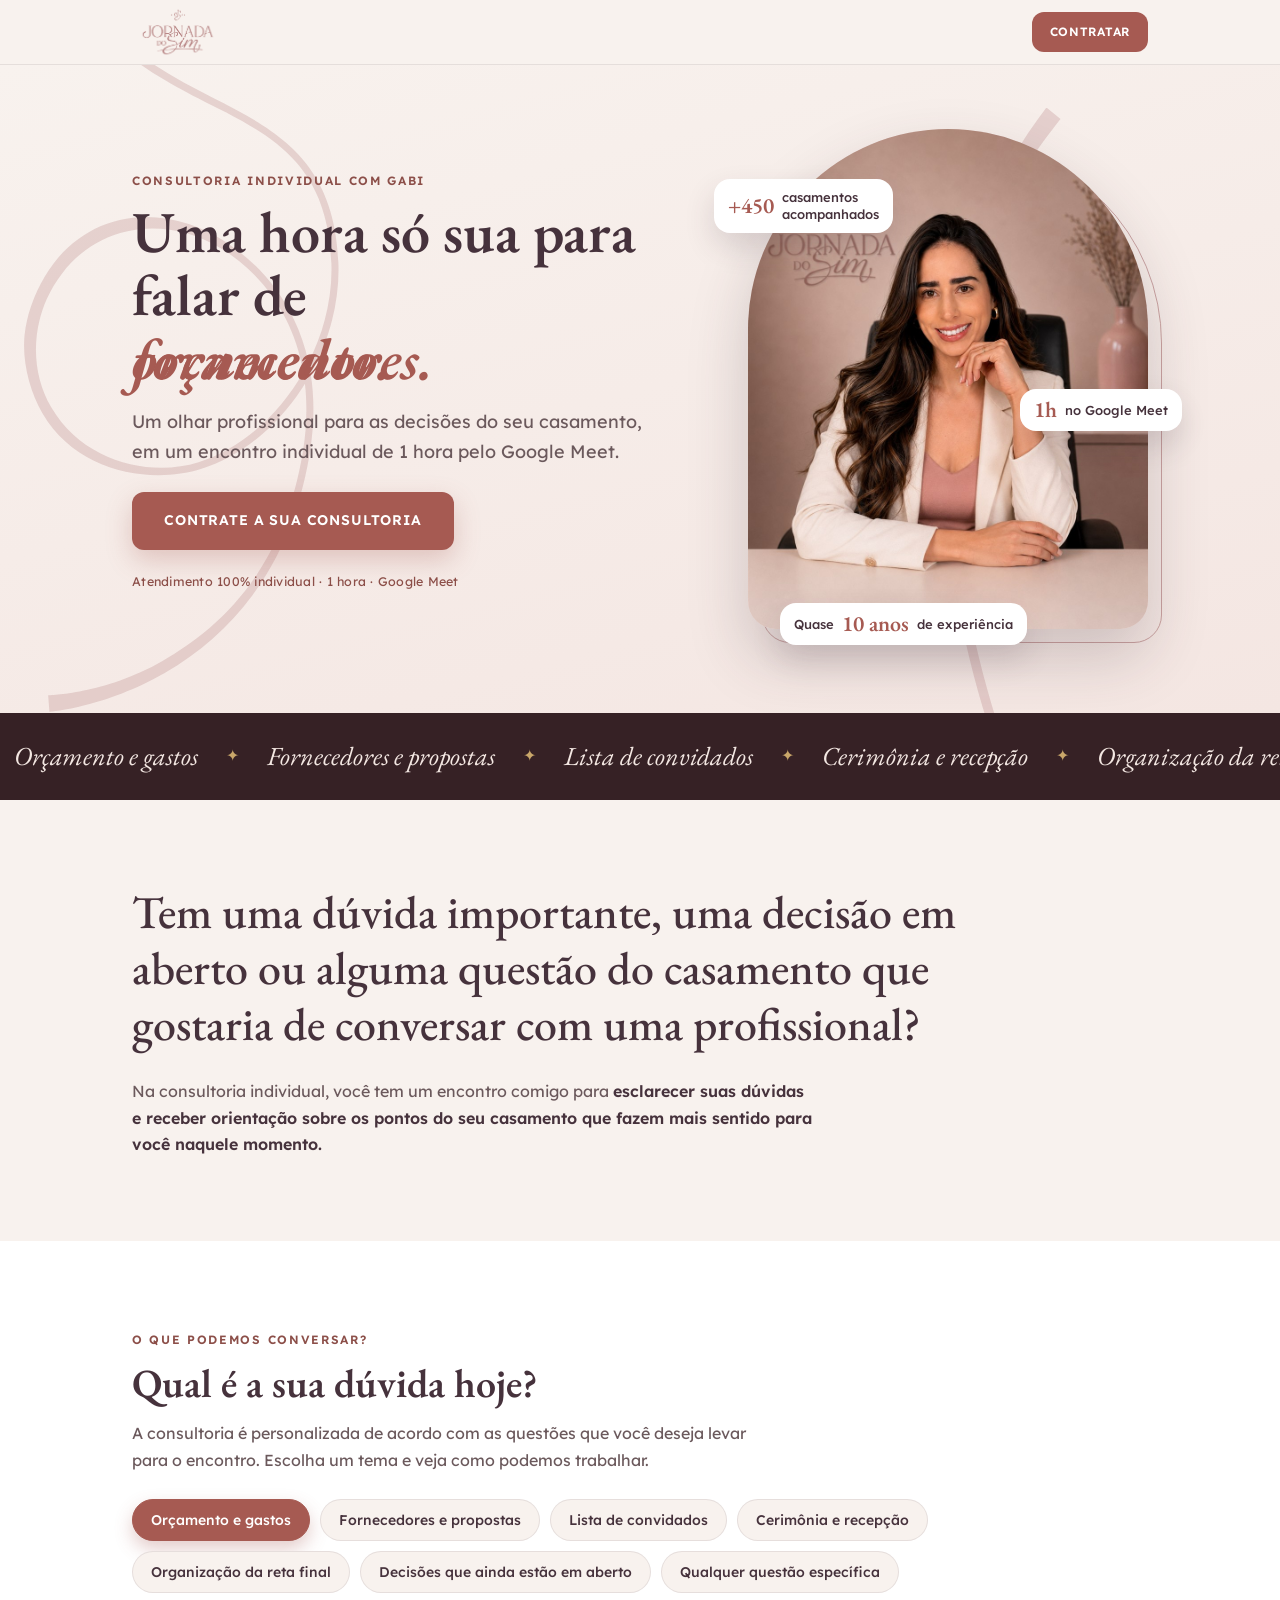
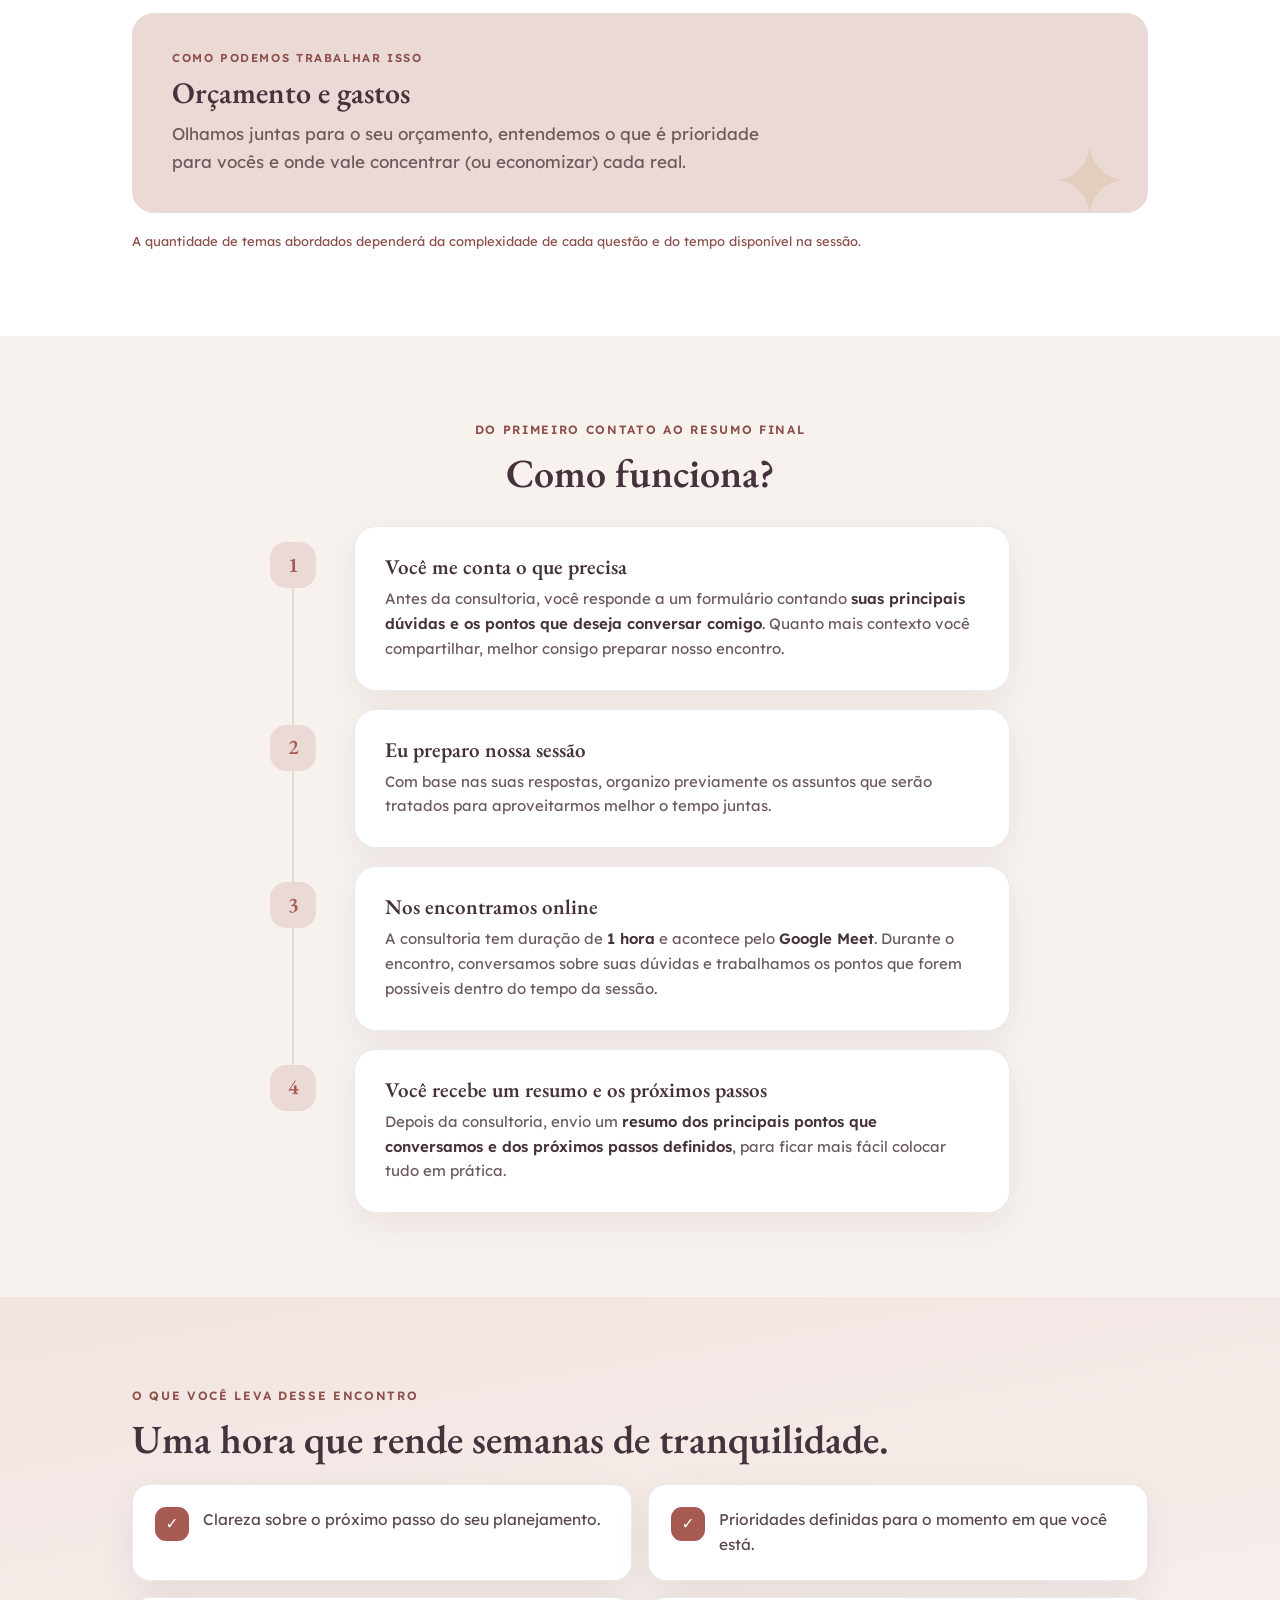
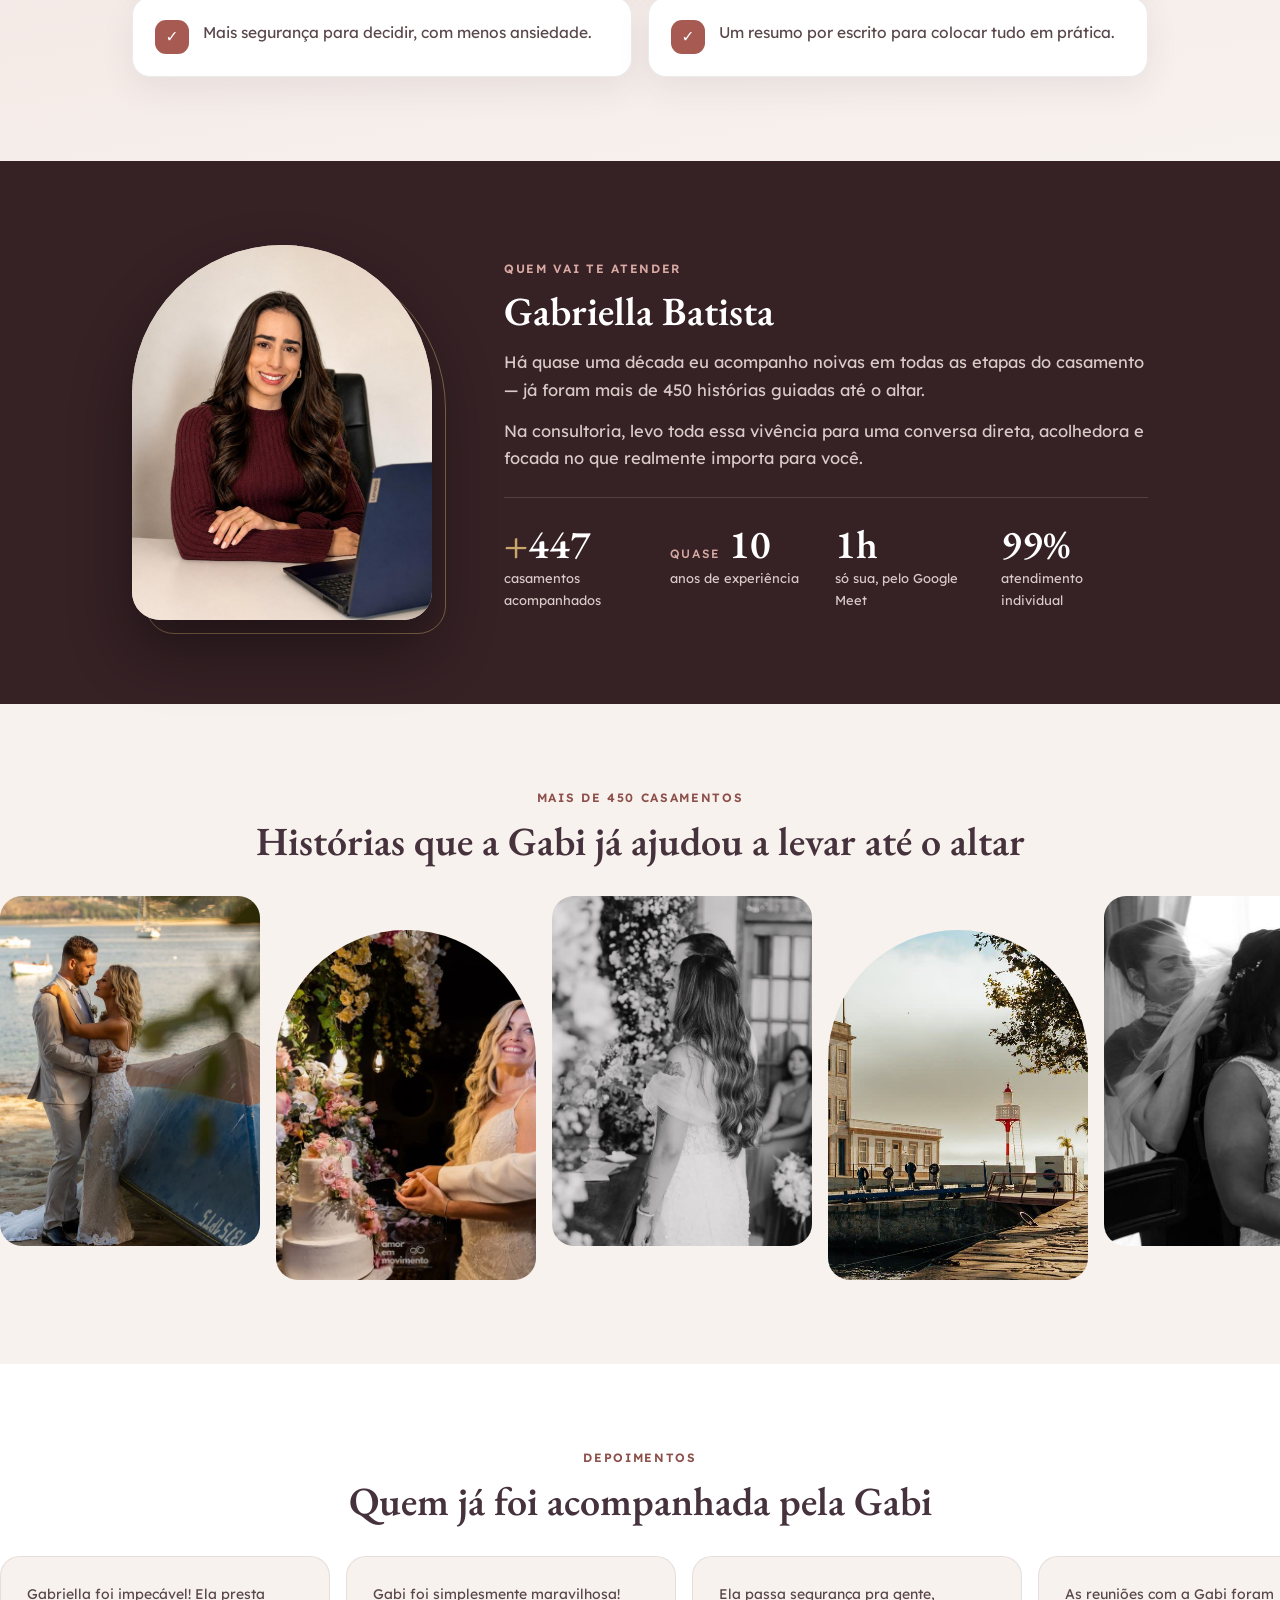
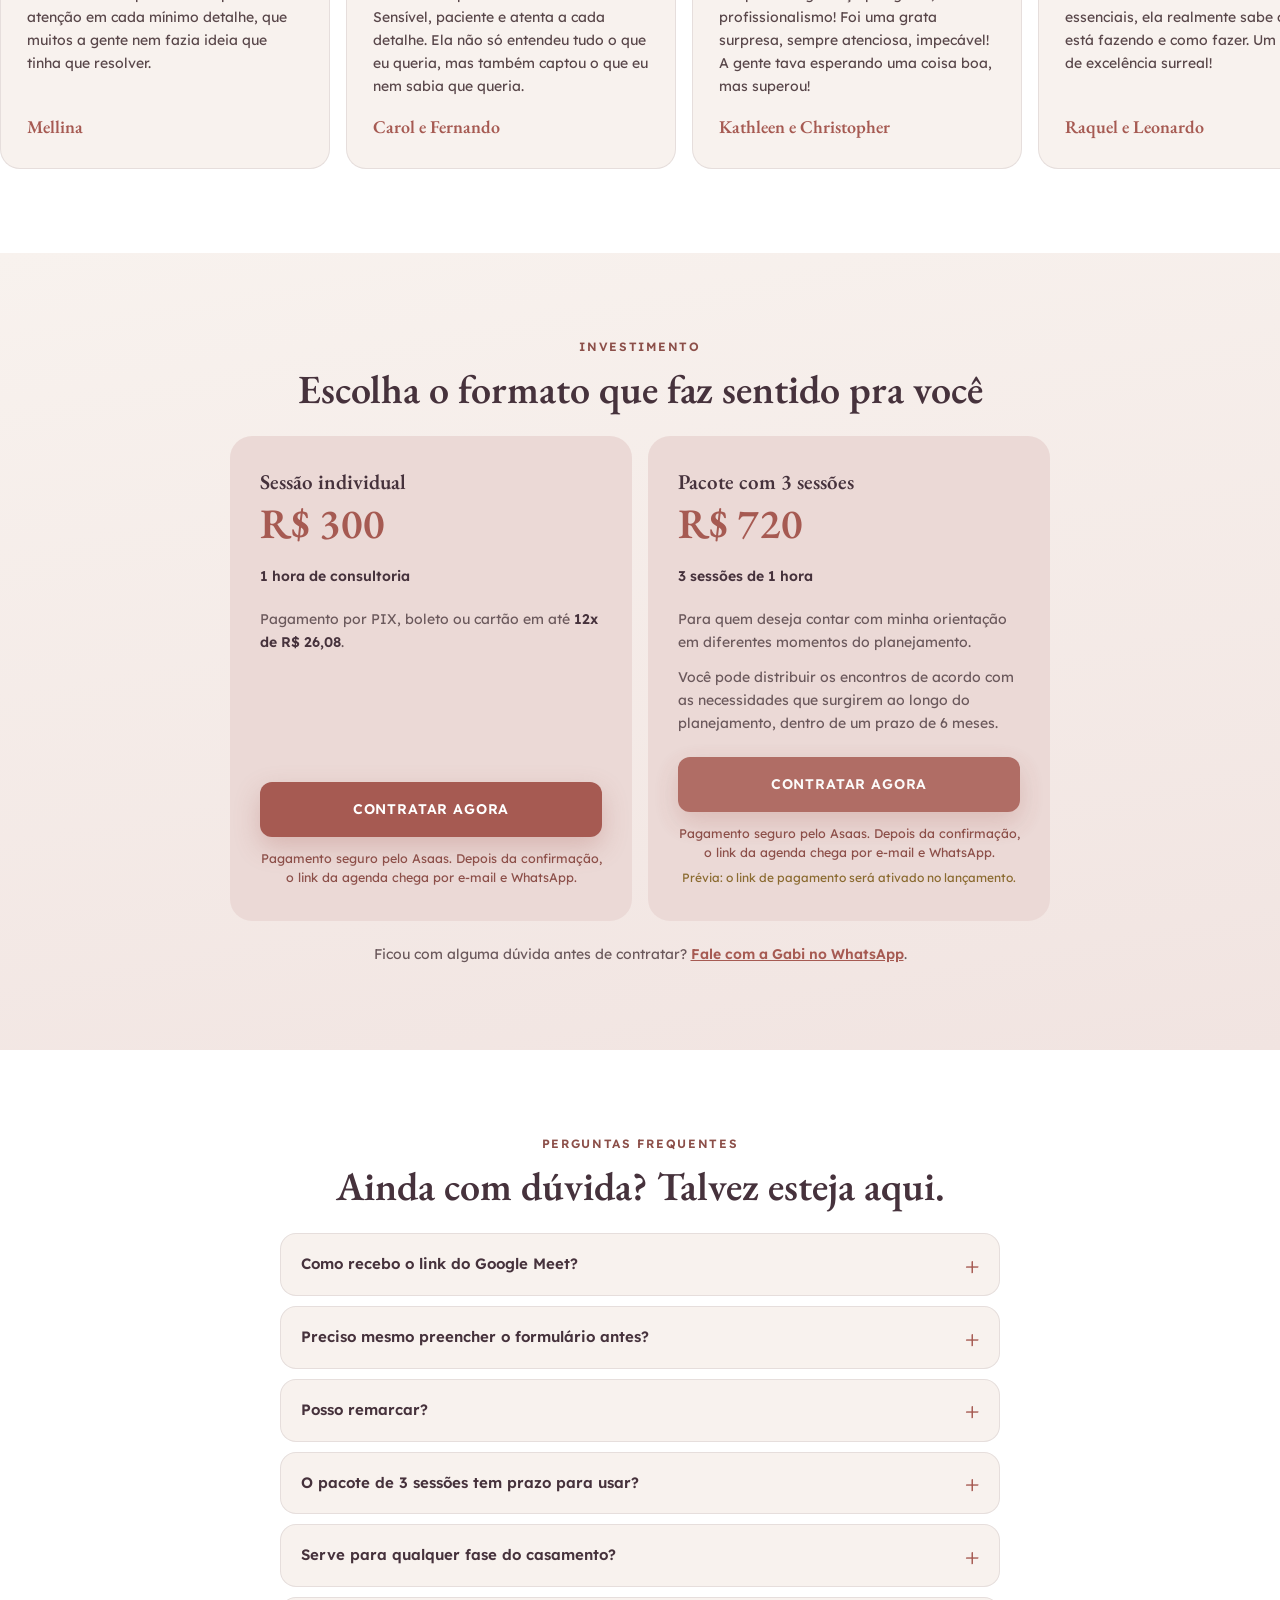
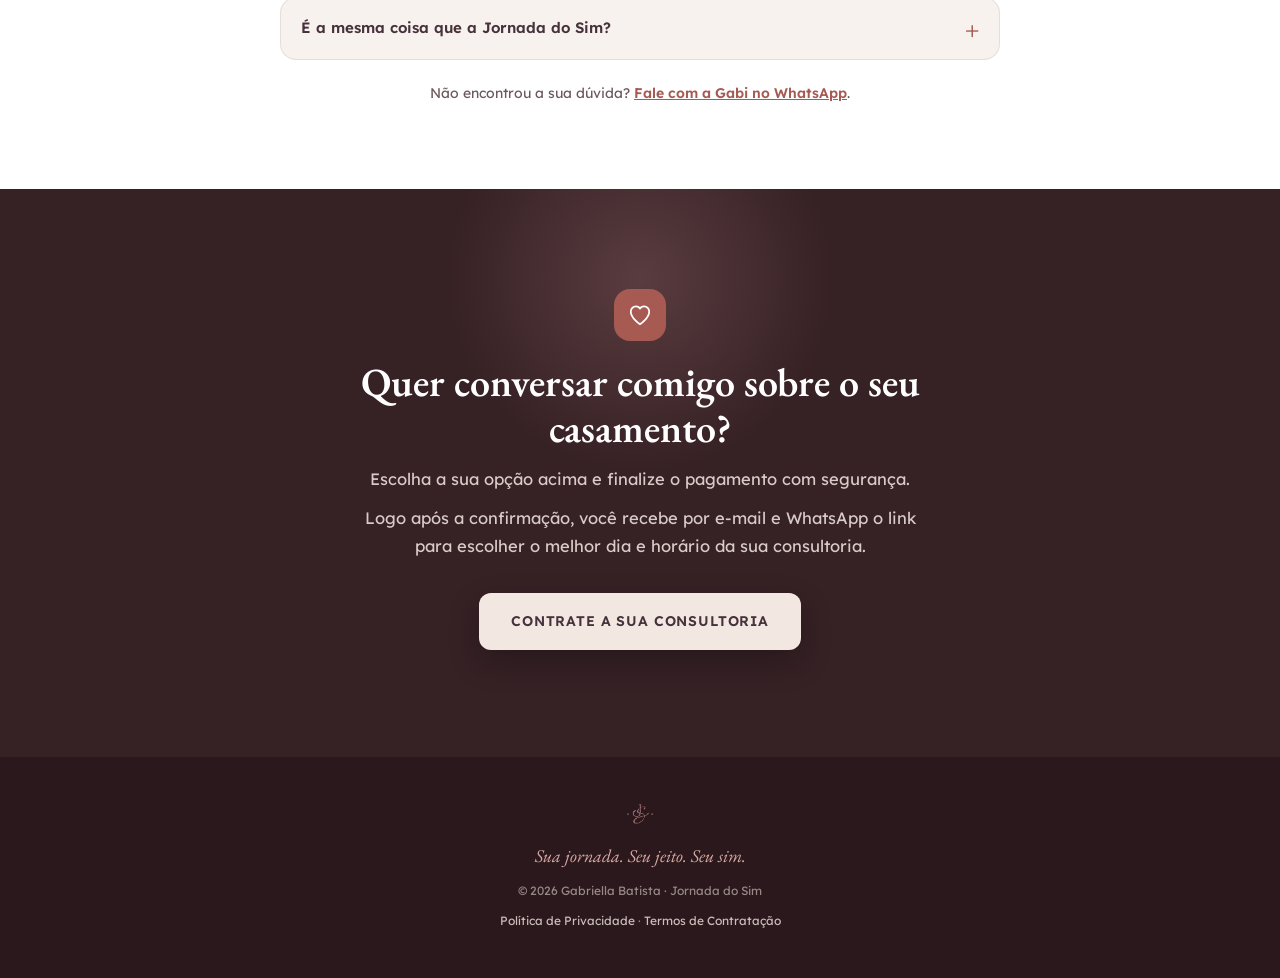
==== commit c4c74d27: "Link de pagamento da sessao individual, parcela 12x de R$ 26,08 e boleto nos Termos Co-Authored-By: " ====
--- a/index.html
+++ b/index.html
@@ -249,7 +249,7 @@
           <h3 class="plano-nome">Sessão individual</h3>
           <p class="plano-preco">R$&nbsp;300</p>
           <p class="plano-linha">1 hora de consultoria</p>
-          <p>Pagamento por PIX ou cartão em até <strong>12x de R$&nbsp;25,81</strong>.</p>
+          <p>Pagamento por PIX, boleto ou cartão em até <strong>12x de R$&nbsp;26,08</strong>.</p>
           <a href="#" class="btn btn-cta btn-full js-pagar" data-plano="sessão individual">Contratar agora</a>
           <small class="plano-seguro">Pagamento seguro pelo Asaas. Depois da confirmação, o link da agenda chega por e-mail e WhatsApp.</small>
         </div>
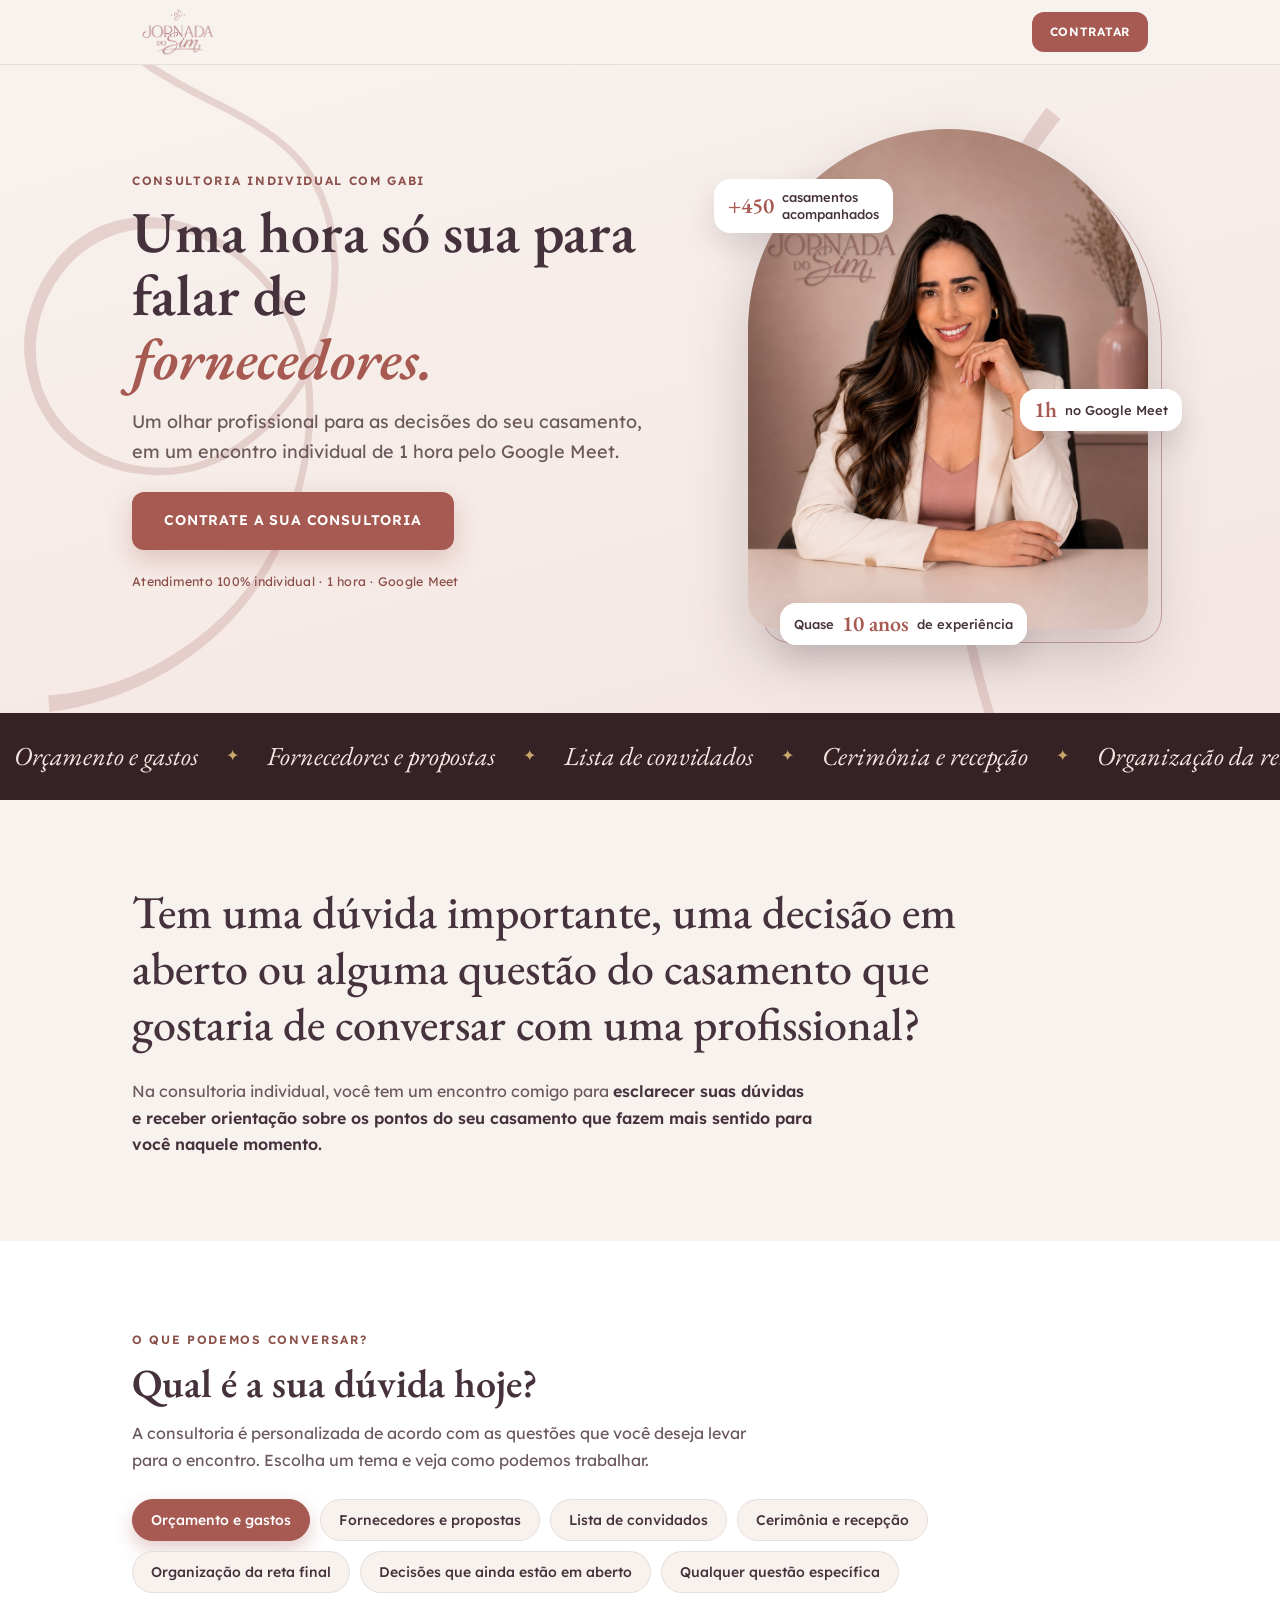
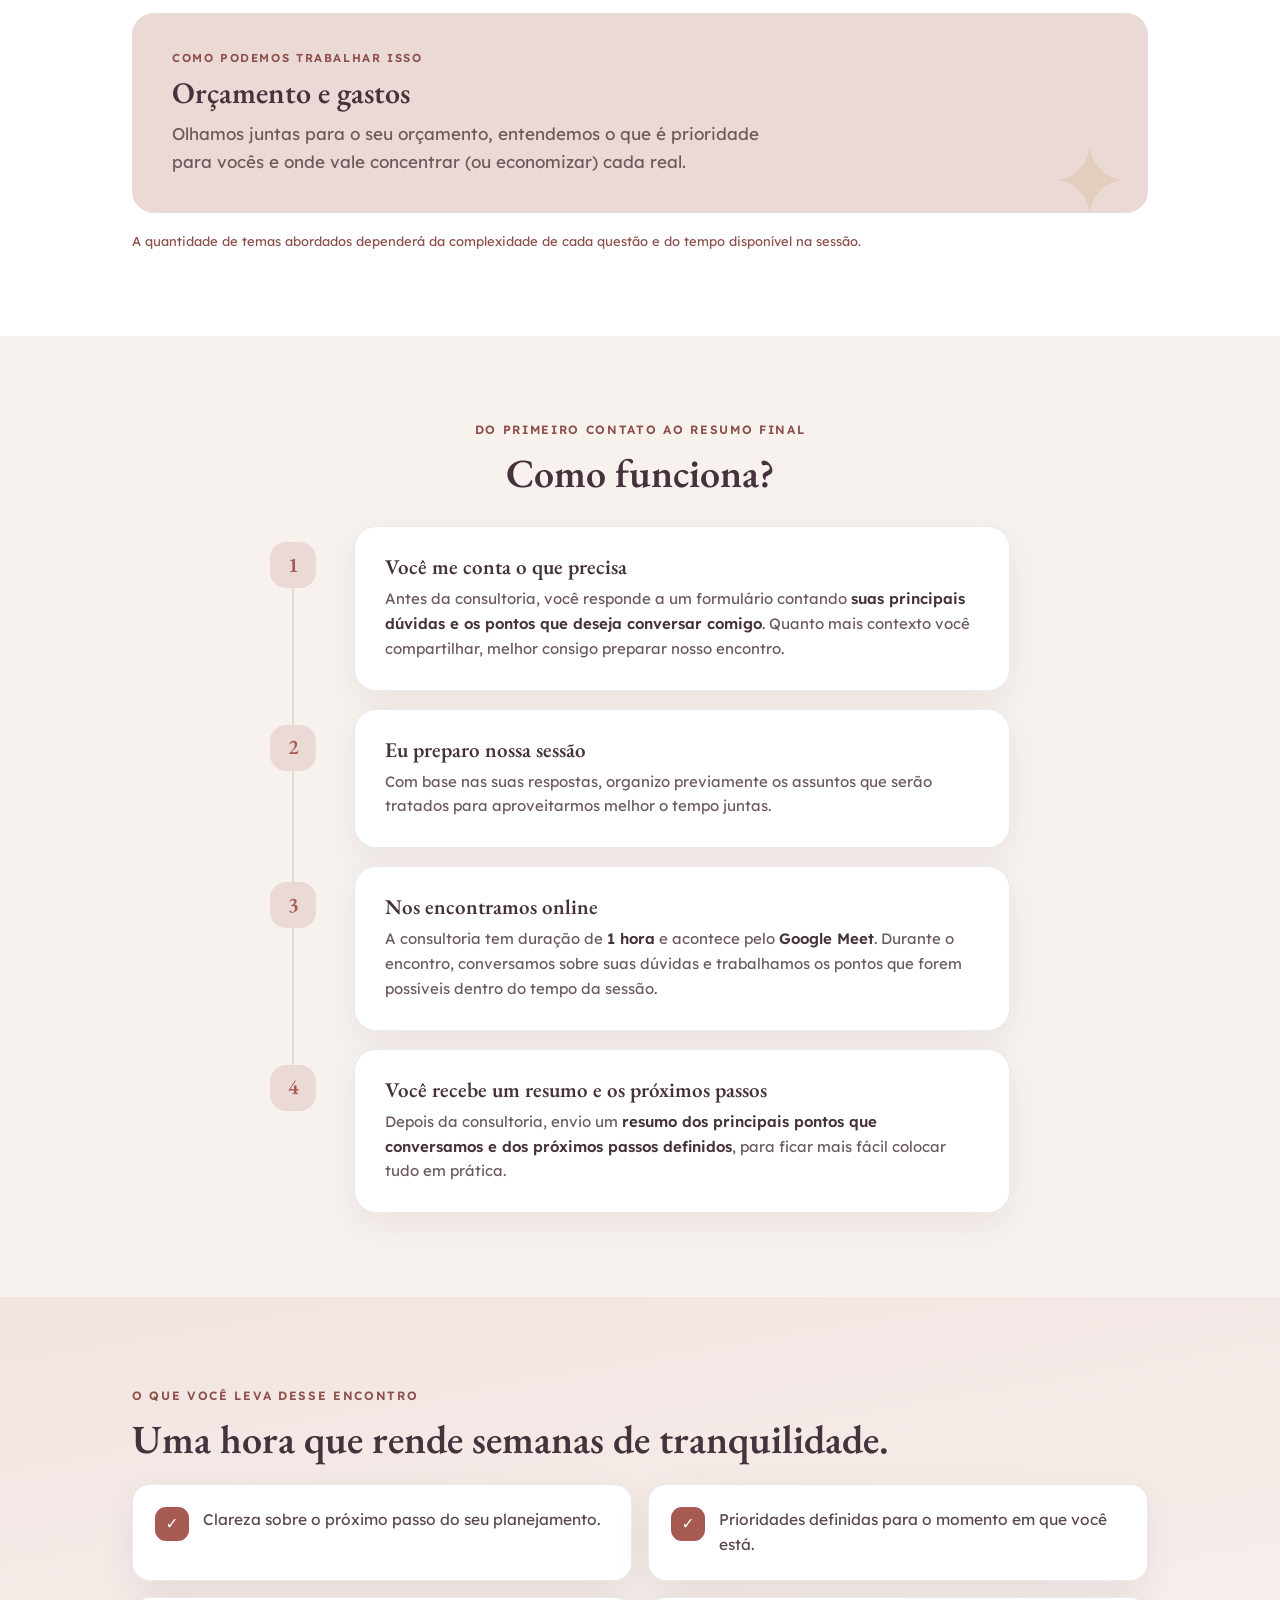
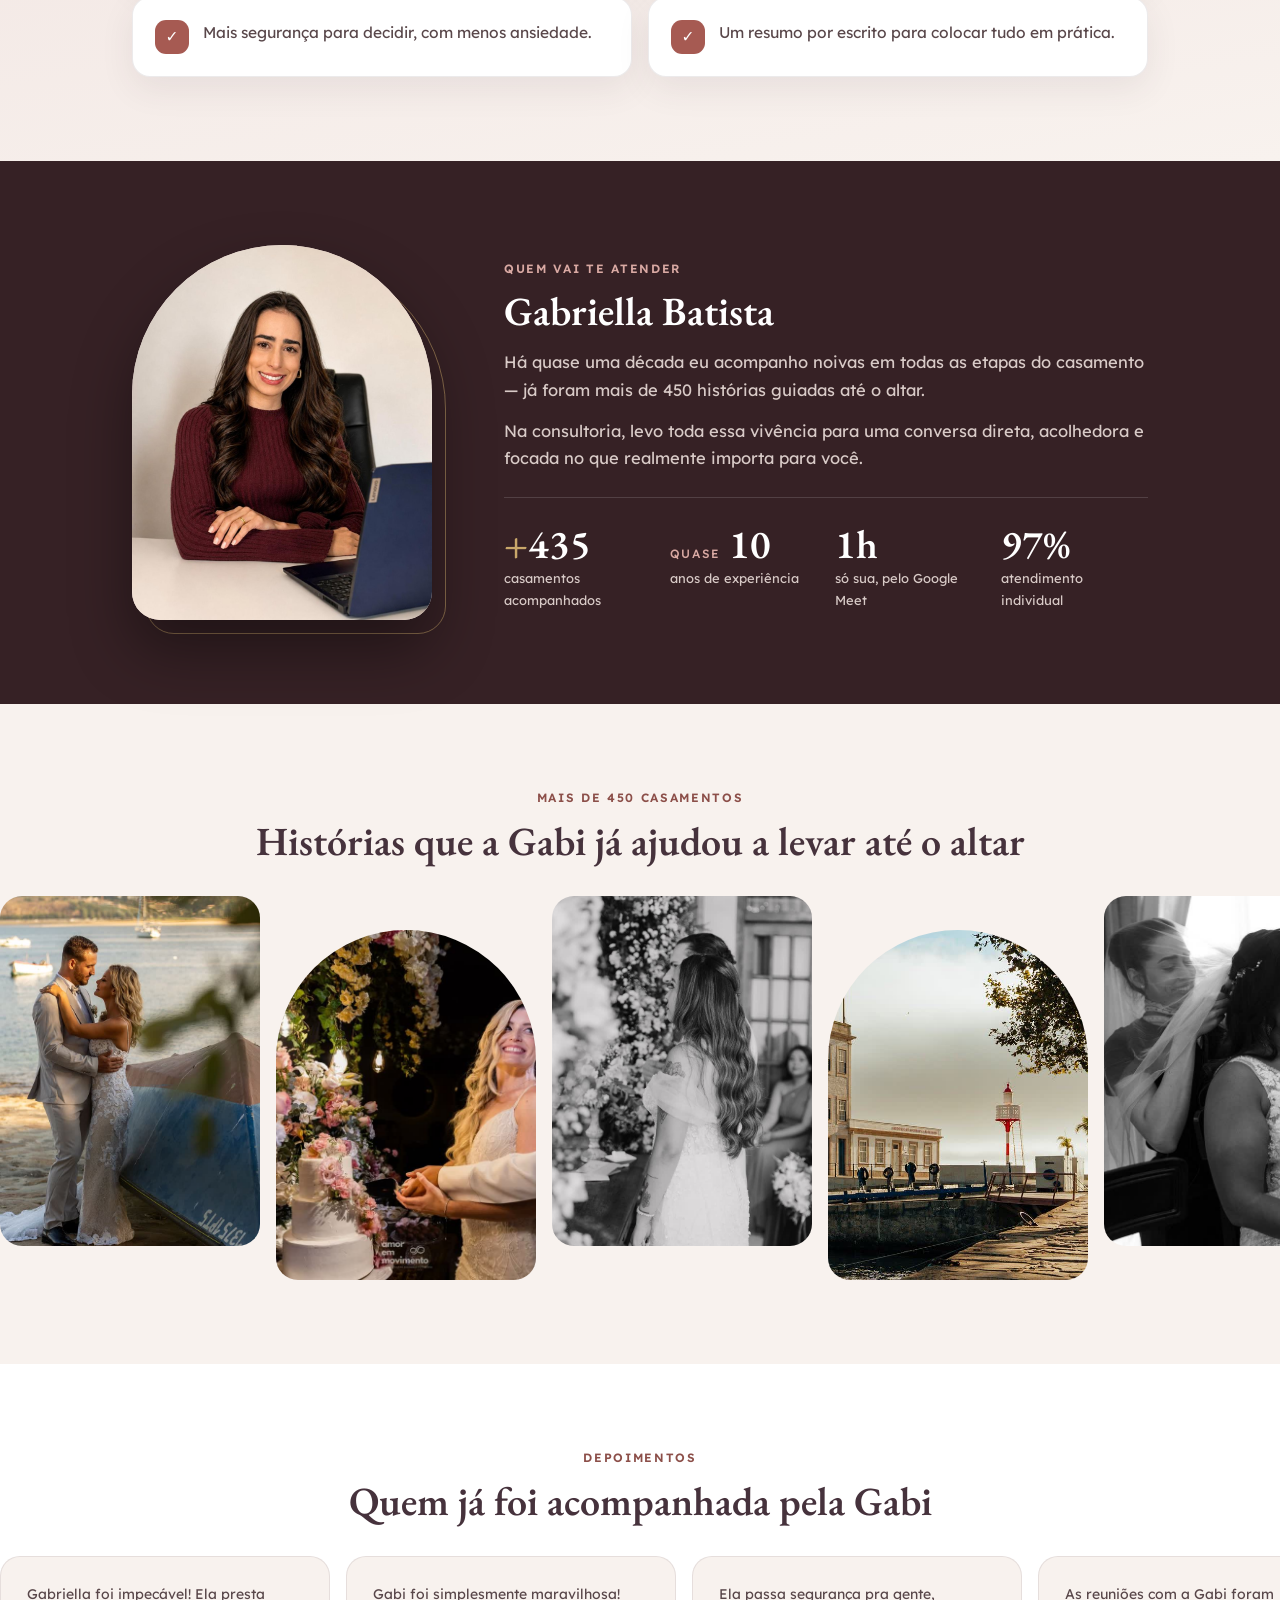
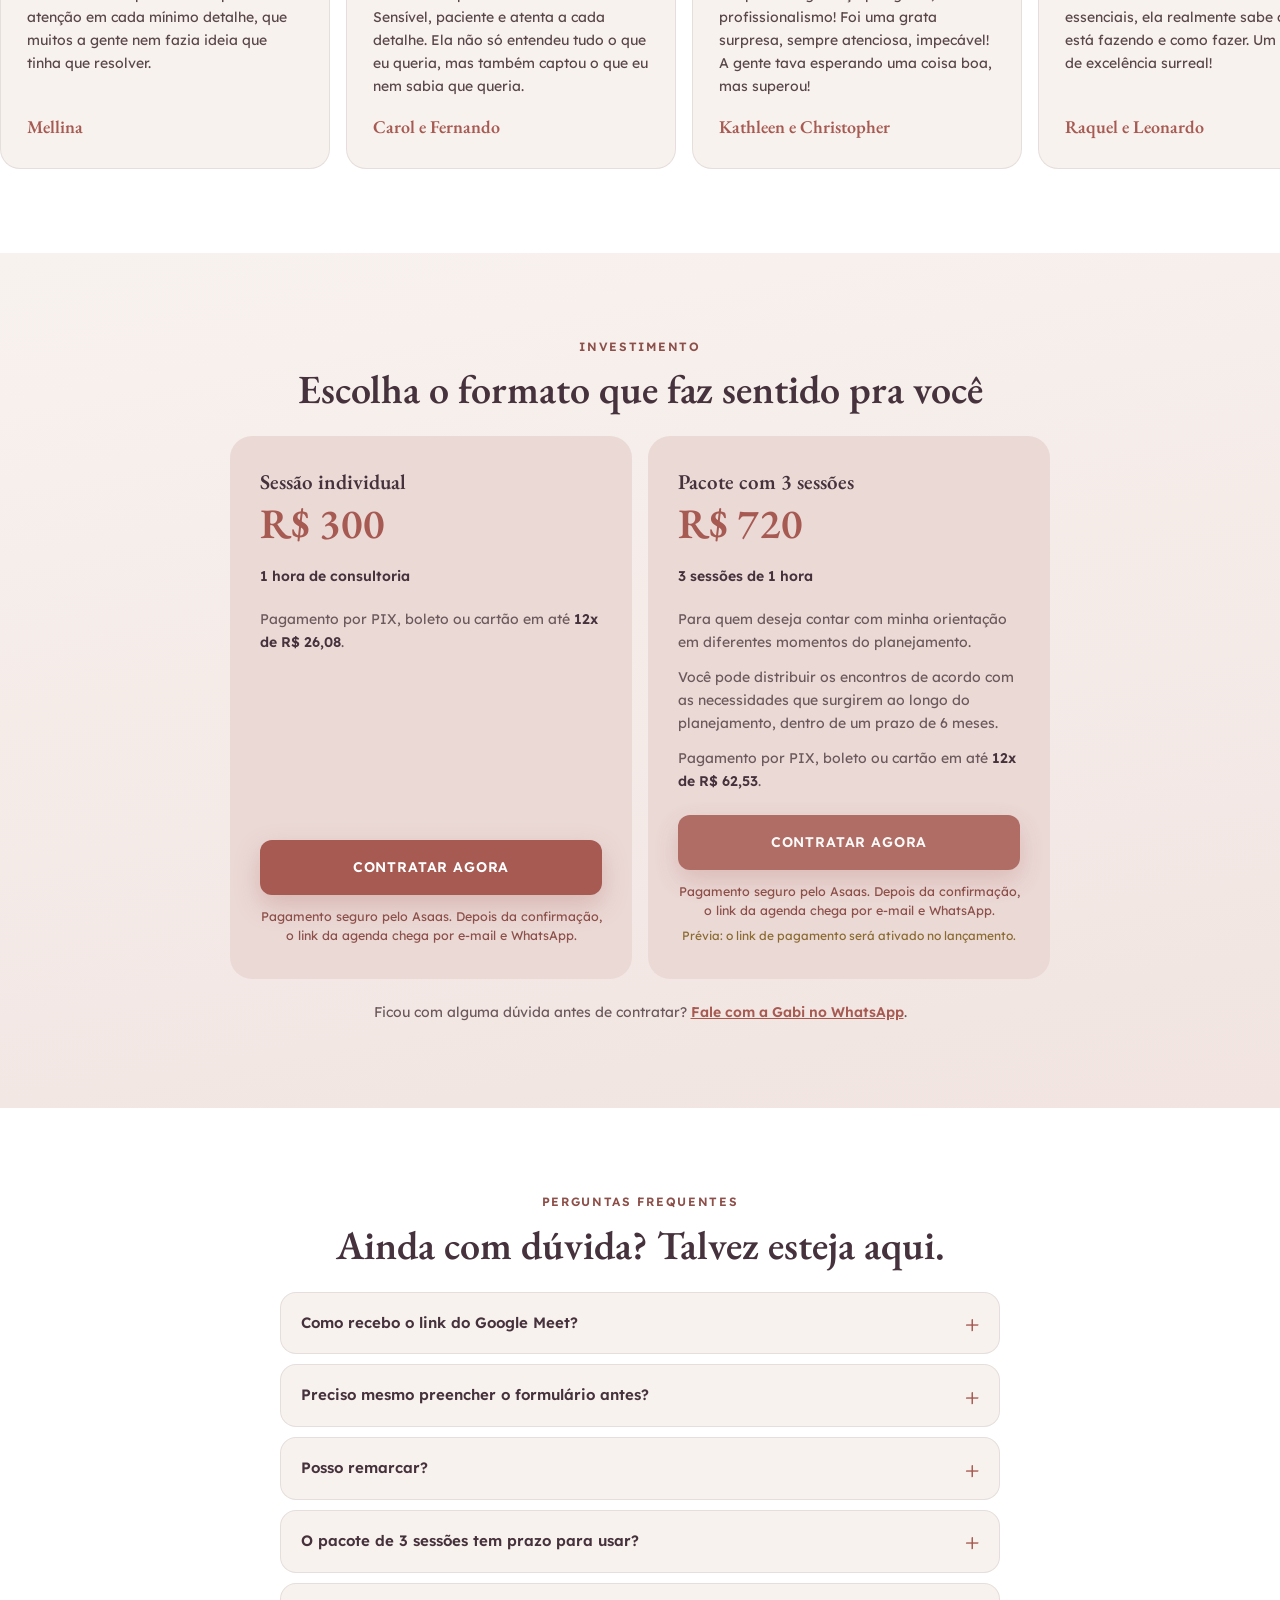
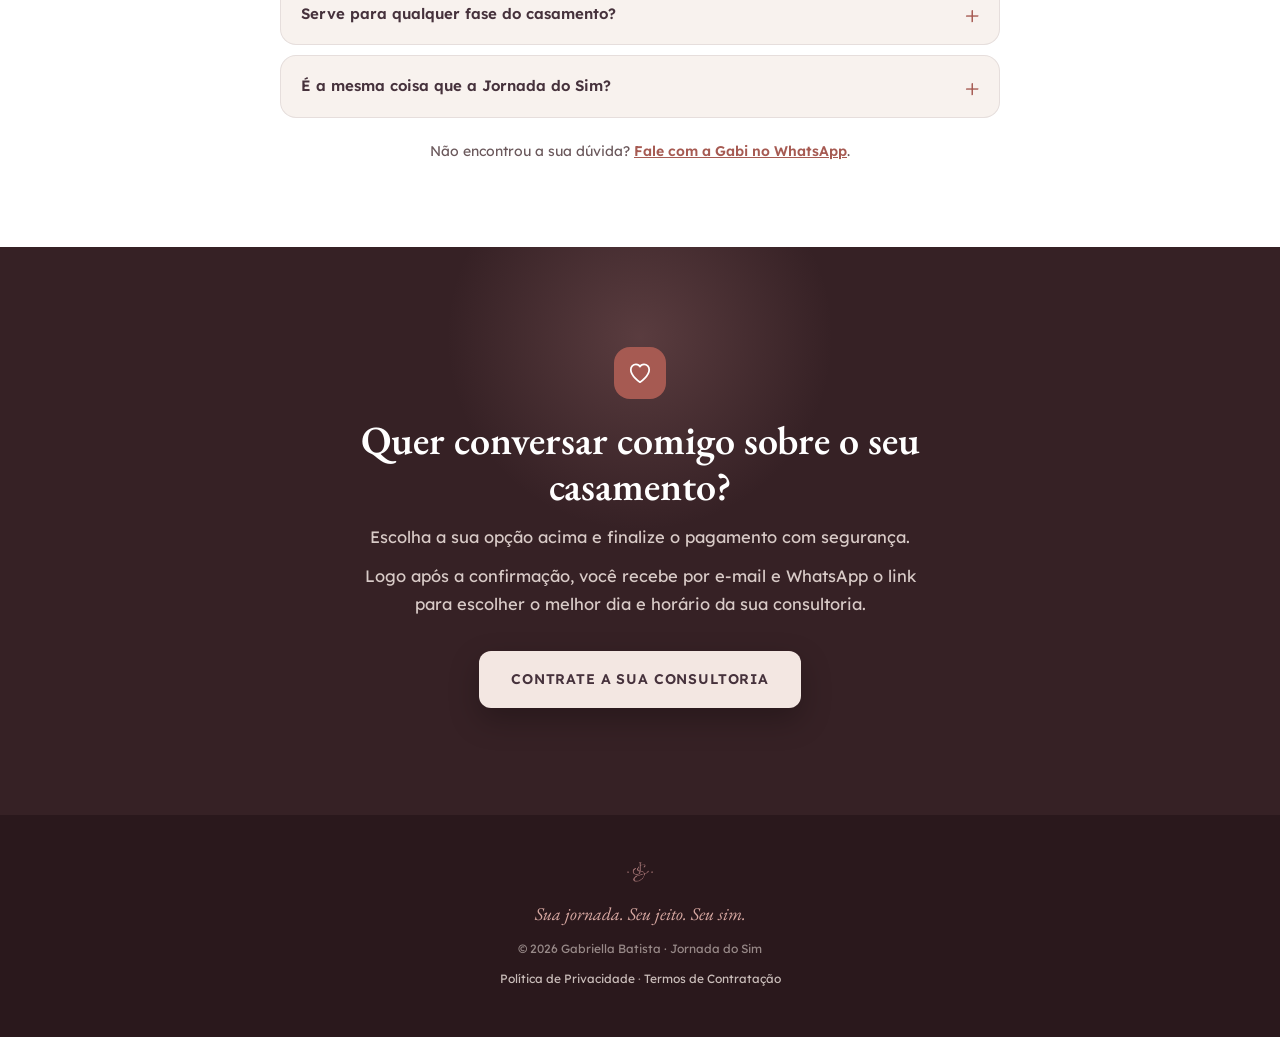
==== commit 1cd6afbe: "Pacote: mostra parcelamento em 12x de R$ 62,53 Co-Authored-By: Claude Sonnet 5.5 <noreply@anthropic." ====
--- a/index.html
+++ b/index.html
@@ -260,6 +260,7 @@
           <p class="plano-linha">3 sessões de 1 hora</p>
           <p>Para quem deseja contar com minha orientação em diferentes momentos do planejamento.</p>
           <p>Você pode distribuir os encontros de acordo com as necessidades que surgirem ao longo do planejamento, dentro de um prazo de 6 meses.</p>
+          <p>Pagamento por PIX, boleto ou cartão em até <strong>12x de R$&nbsp;62,53</strong>.</p>
           <a href="#" class="btn btn-cta btn-full js-pagar" data-plano="pacote com 3 sessões">Contratar agora</a>
           <small class="plano-seguro">Pagamento seguro pelo Asaas. Depois da confirmação, o link da agenda chega por e-mail e WhatsApp.</small>
         </div>
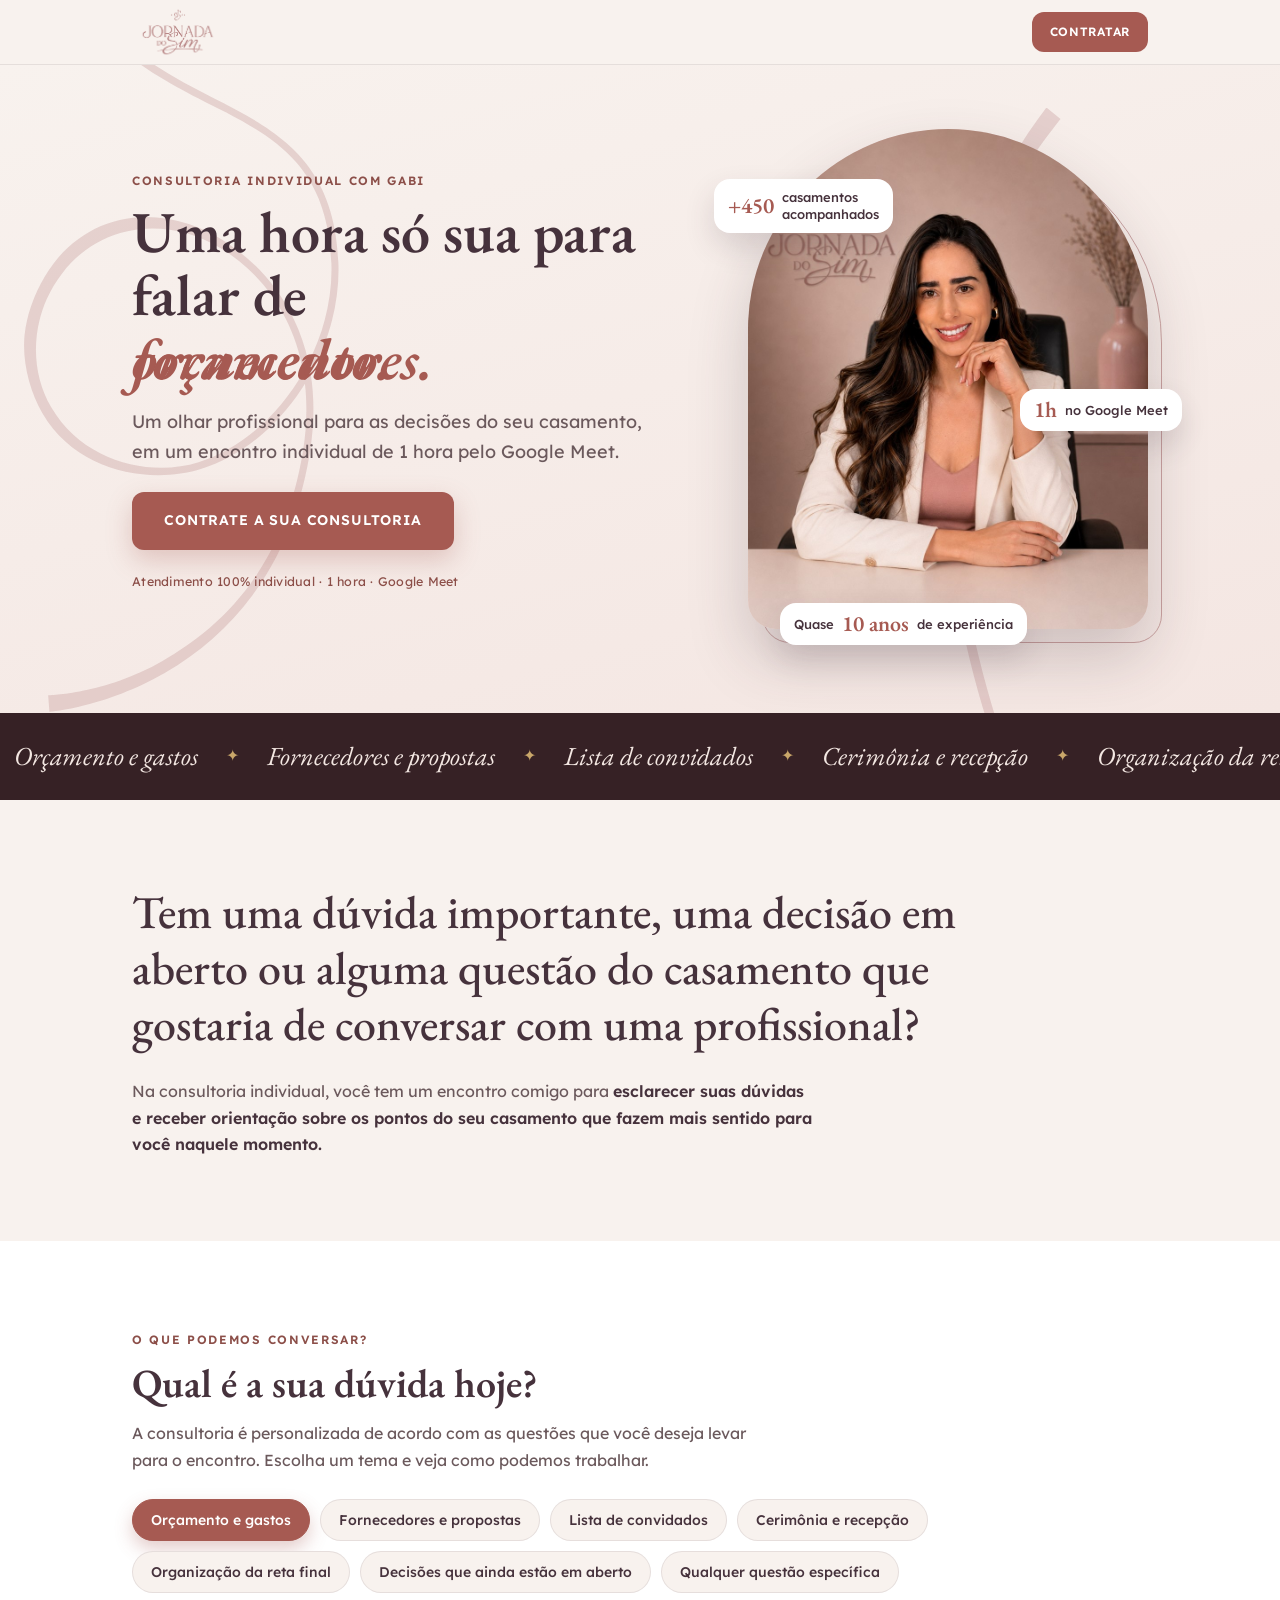
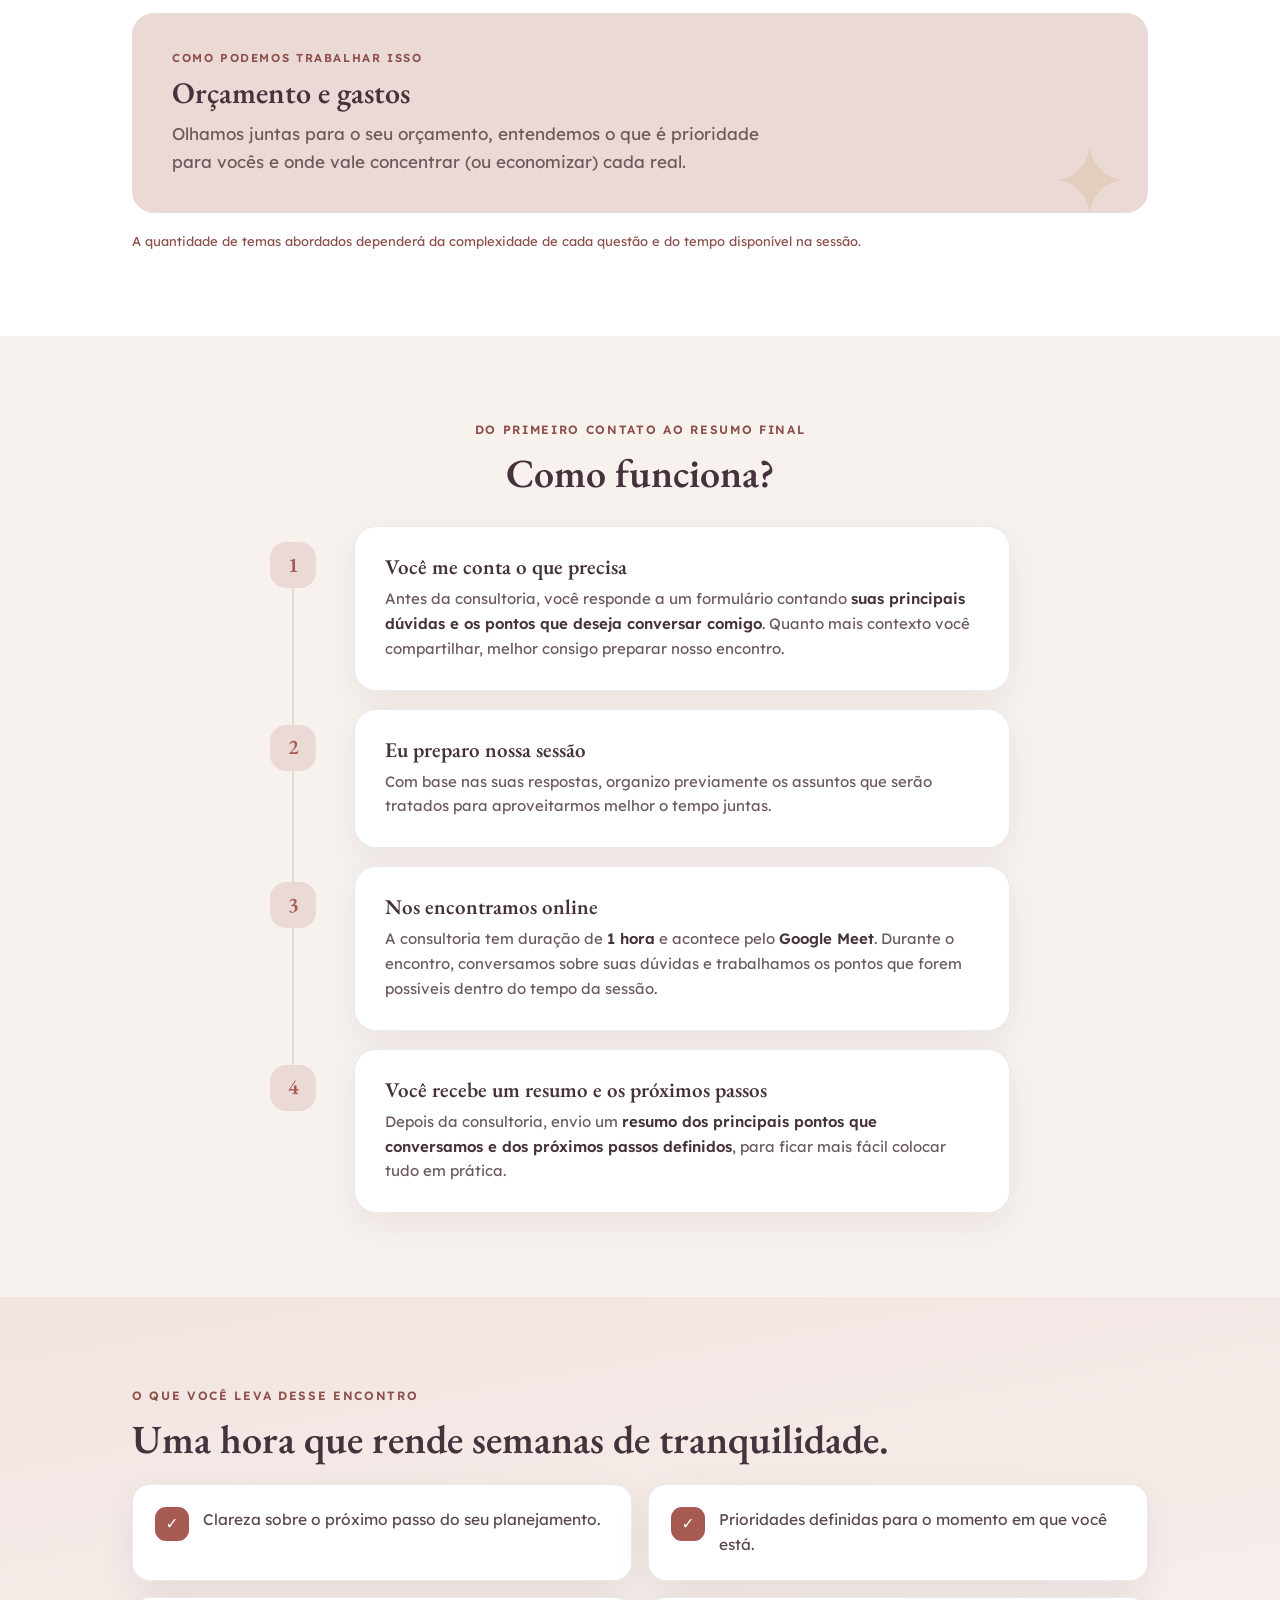
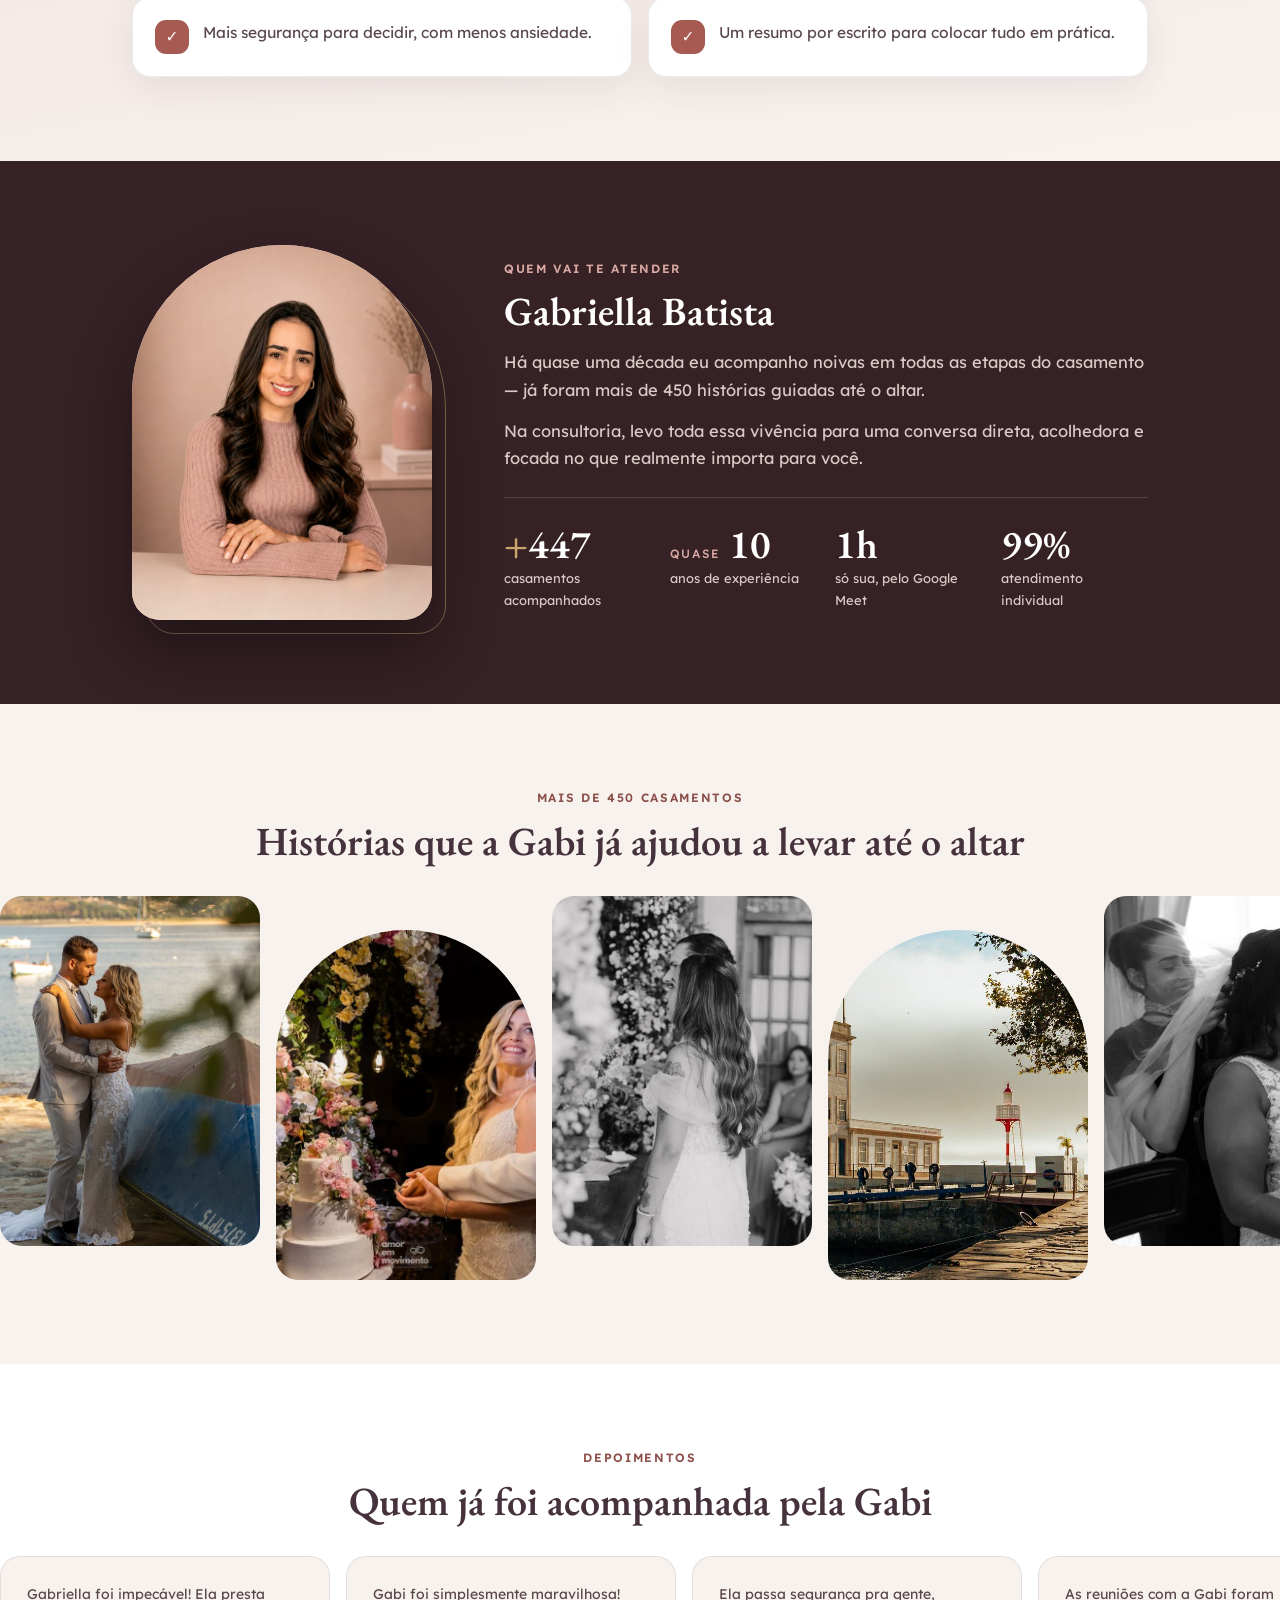
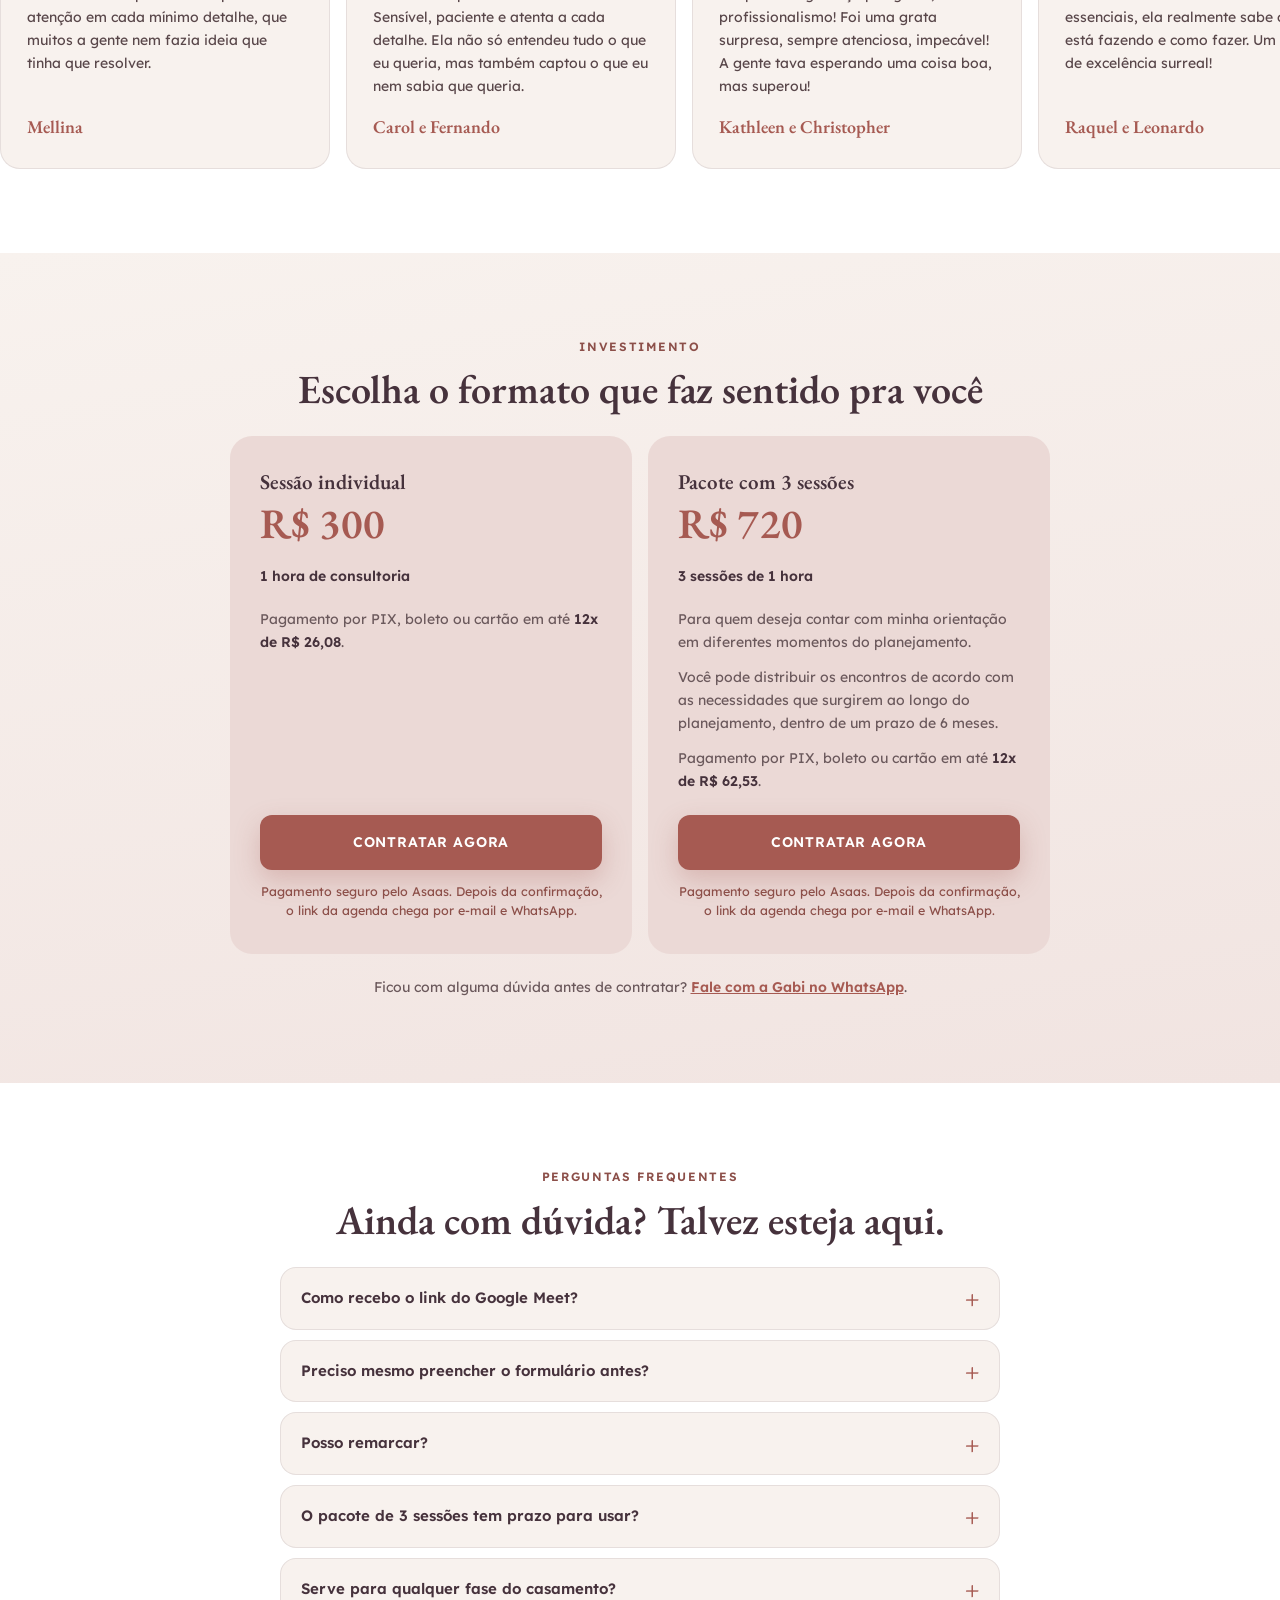
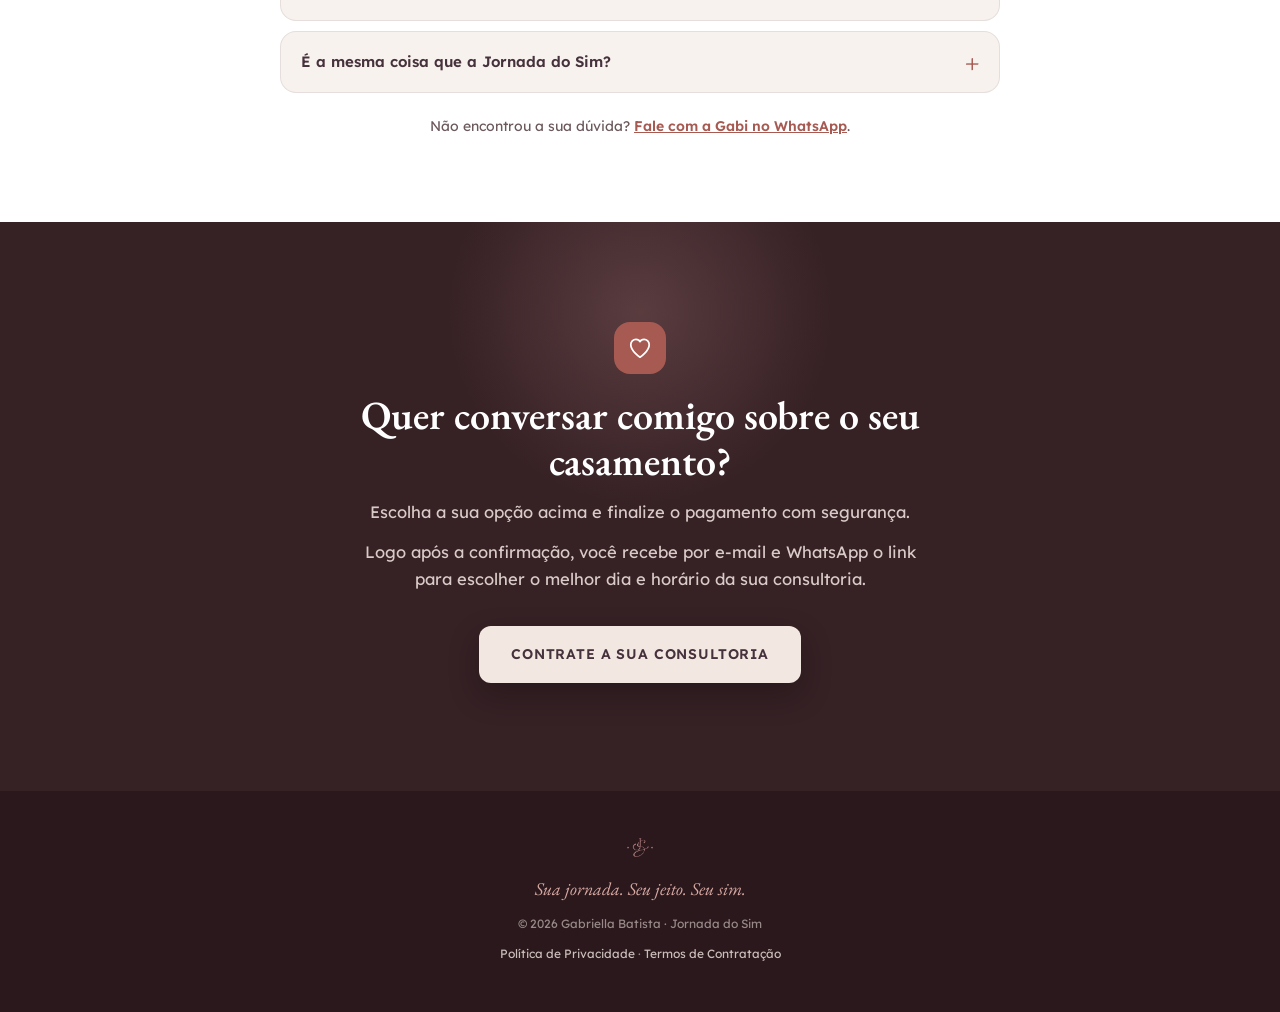
==== commit 4fefa630: "Secao 'Quem vai te atender': nova foto (blusa rosa) Co-Authored-By: Claude Sonnet 5.5 <noreply@anthr" ====
--- a/index.html
+++ b/index.html
@@ -174,7 +174,7 @@
       <div class="gabi-foto reveal">
         <div class="arch-wrap arch-wrap-sm">
           <div class="arch">
-            <img src="assets/img/gabi-nova.jpg" alt="Gabriella Batista em atendimento online" loading="lazy">
+            <img src="assets/img/gabi-rosa.jpg" alt="Gabriella Batista sorrindo, de blusa rosa" loading="lazy">
           </div>
         </div>
       </div>
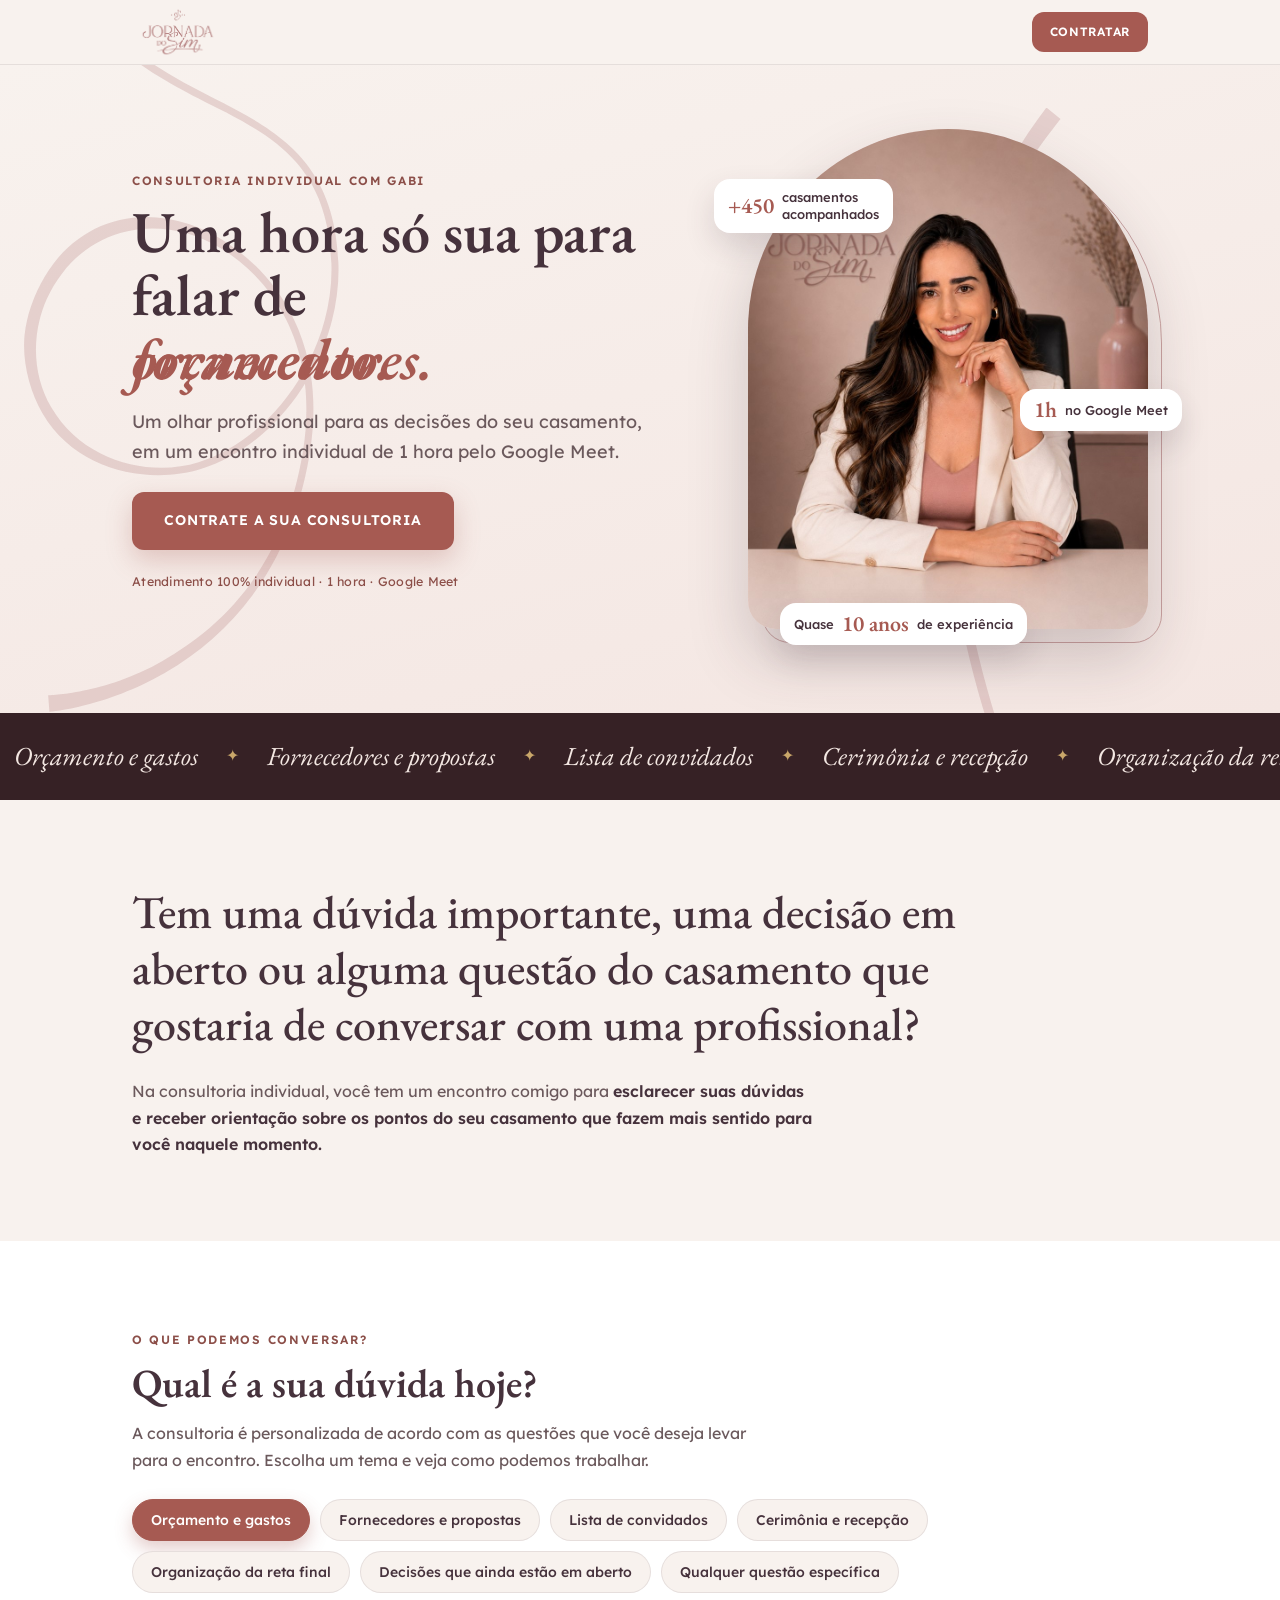
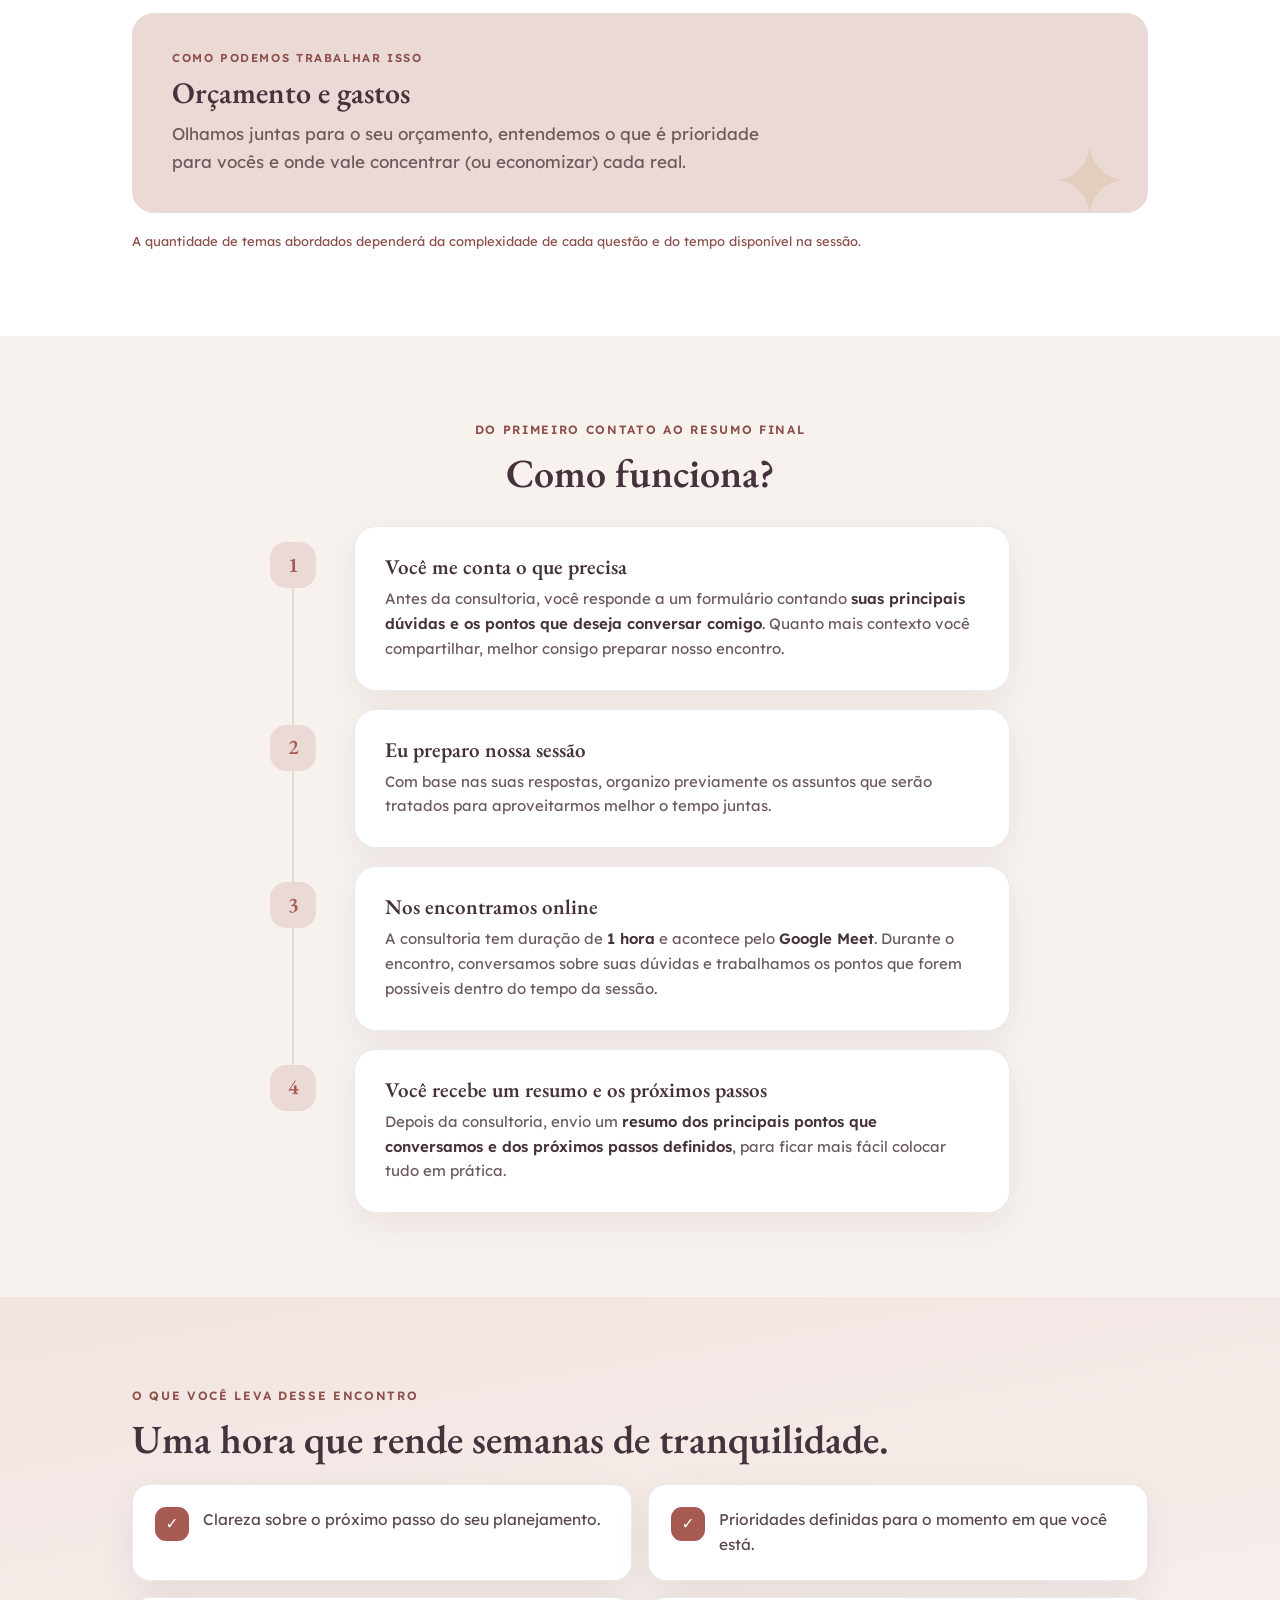
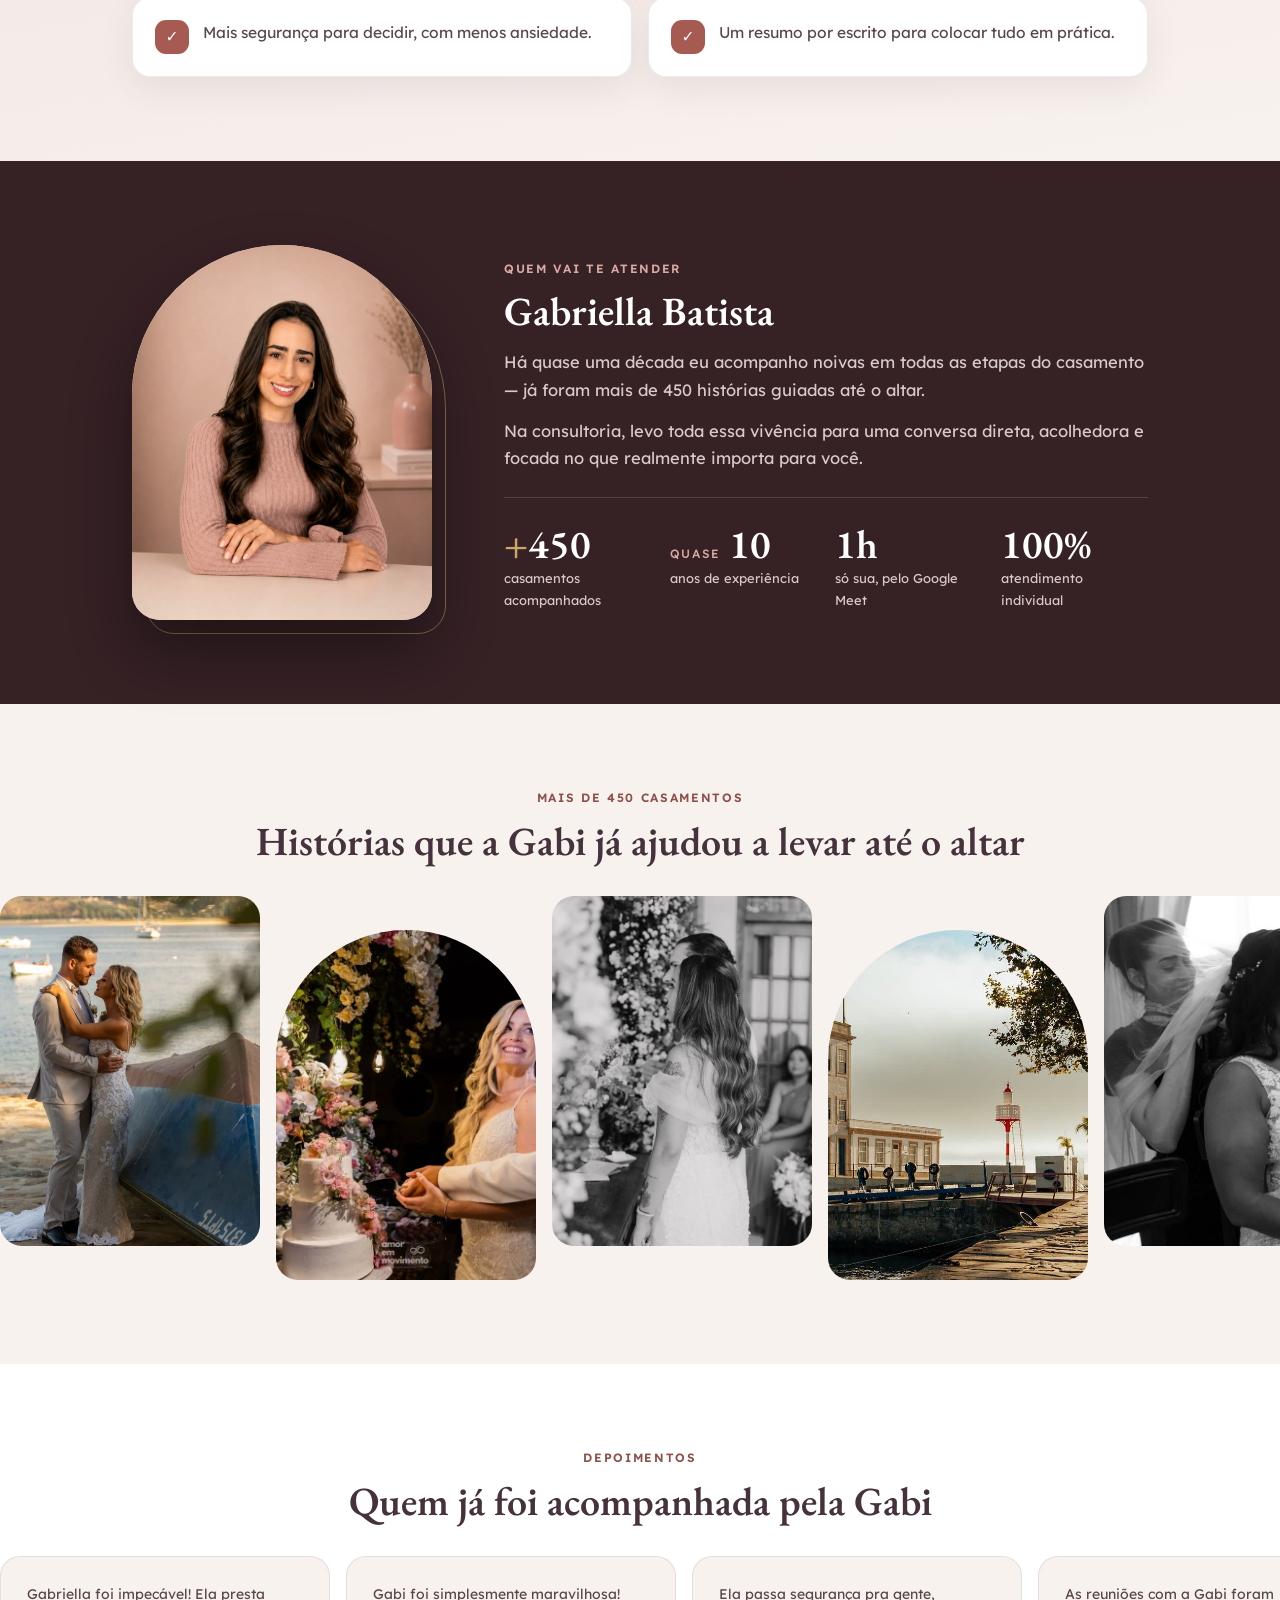
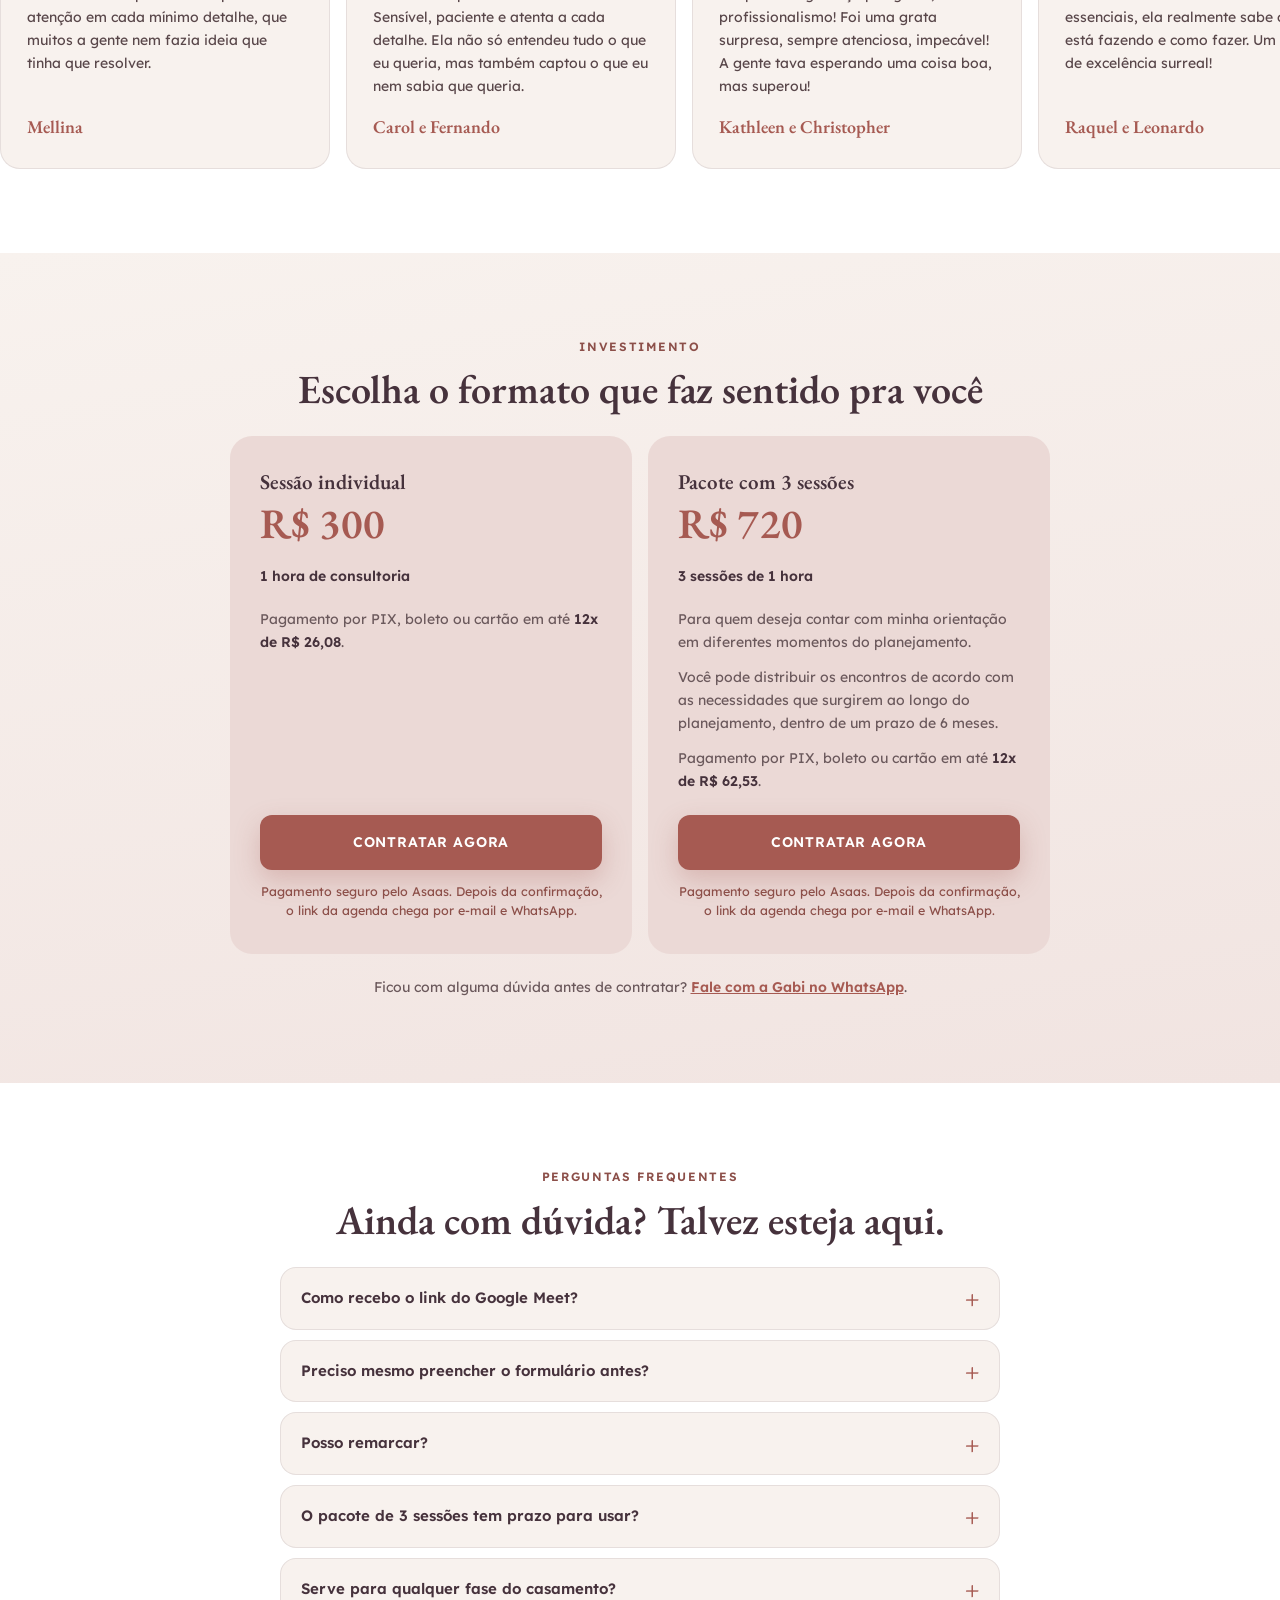
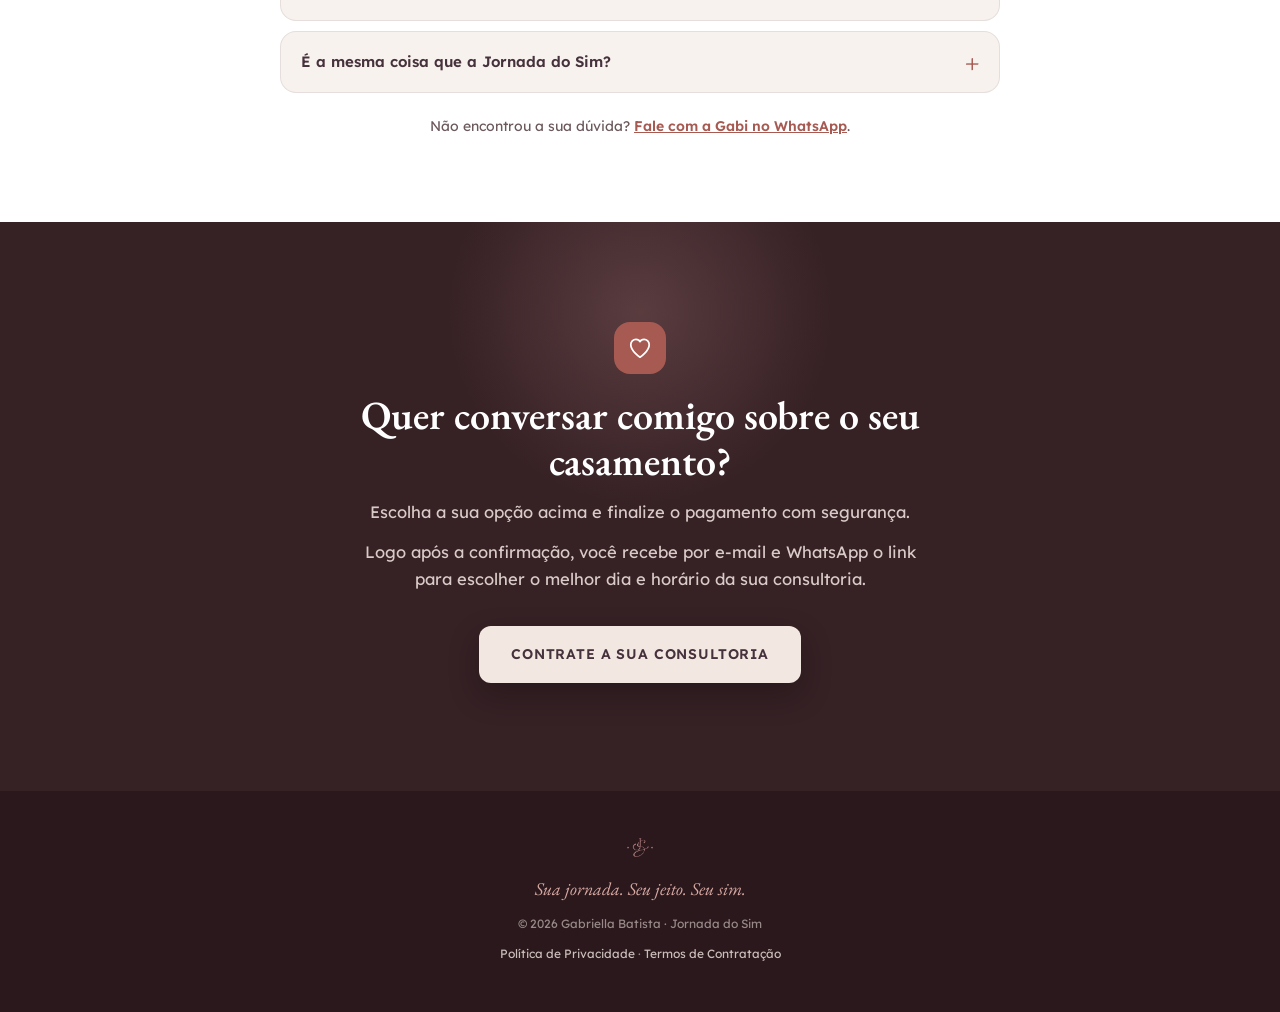
==== commit 8e1a65fa: "Muda o endereço para consultoria.jornadadosim.com Co-Authored-By: Claude Sonnet 5.5 <noreply@anthrop" ====
--- a/index.html
+++ b/index.html
@@ -10,8 +10,8 @@
 
 <meta property="og:title" content="Consultoria individual com Gabi">
 <meta property="og:description" content="Um olhar profissional para as decisões do seu casamento.">
-<meta property="og:image" content="https://consultoria.dosimaosim.com.br/assets/img/gabi-quem-sou-eu.jpg">
-<meta property="og:url" content="https://consultoria.dosimaosim.com.br/">
+<meta property="og:image" content="https://consultoria.jornadadosim.com/assets/img/gabi-quem-sou-eu.jpg">
+<meta property="og:url" content="https://consultoria.jornadadosim.com/">
 <meta property="og:type" content="website">
 
 <link rel="icon" href="assets/img/monograma-rosa.png">
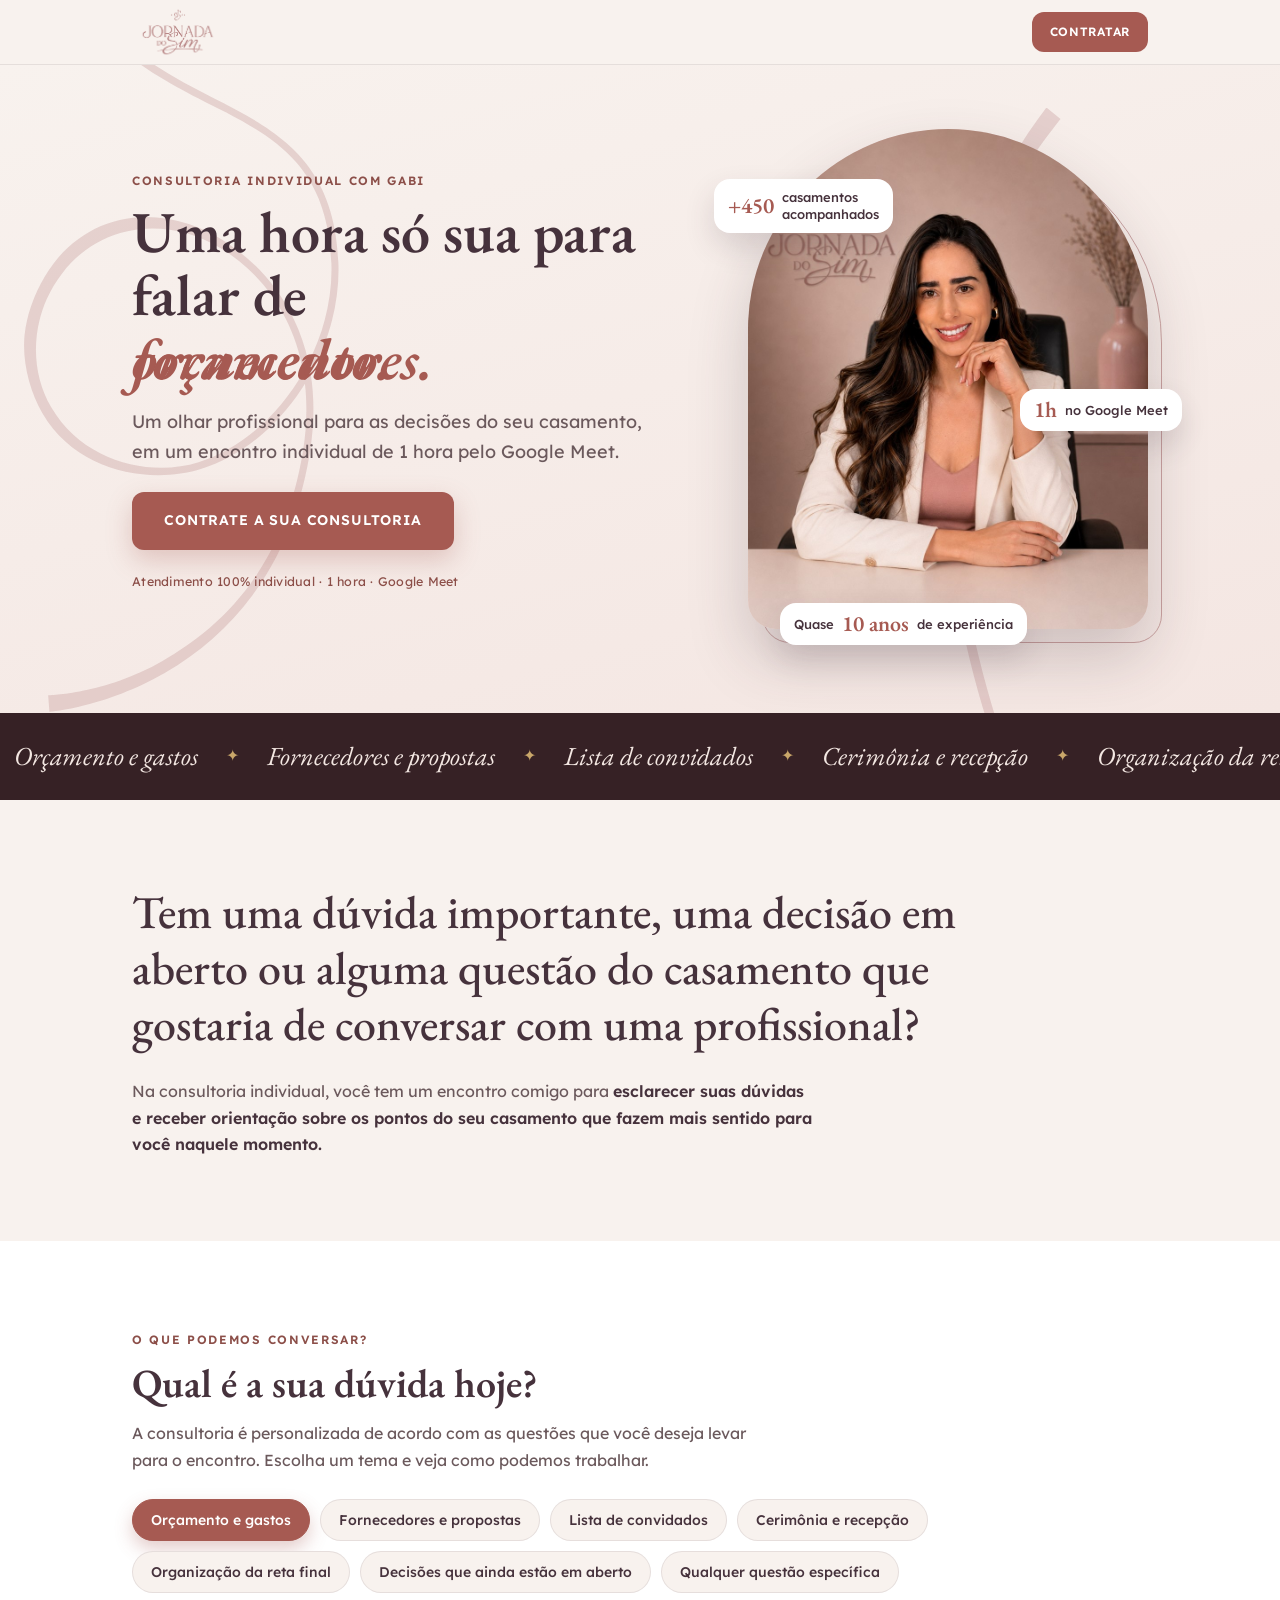
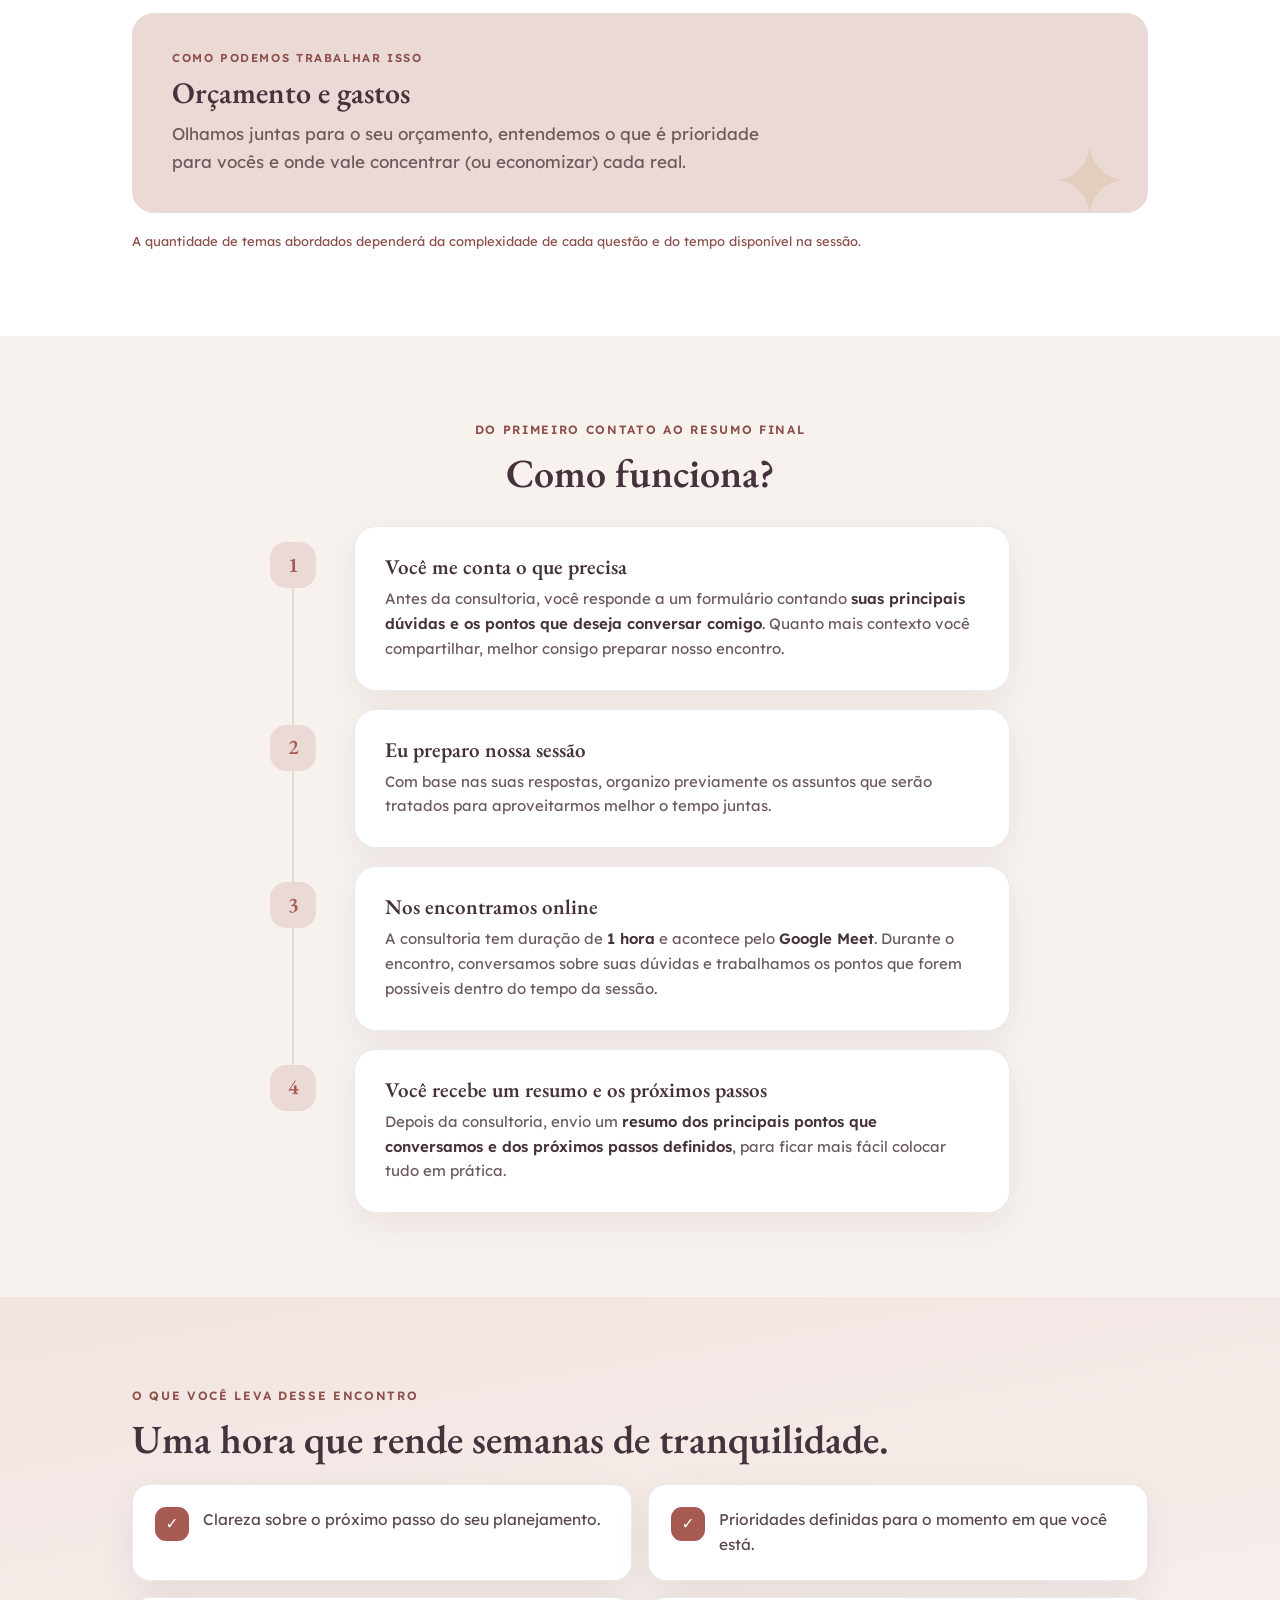
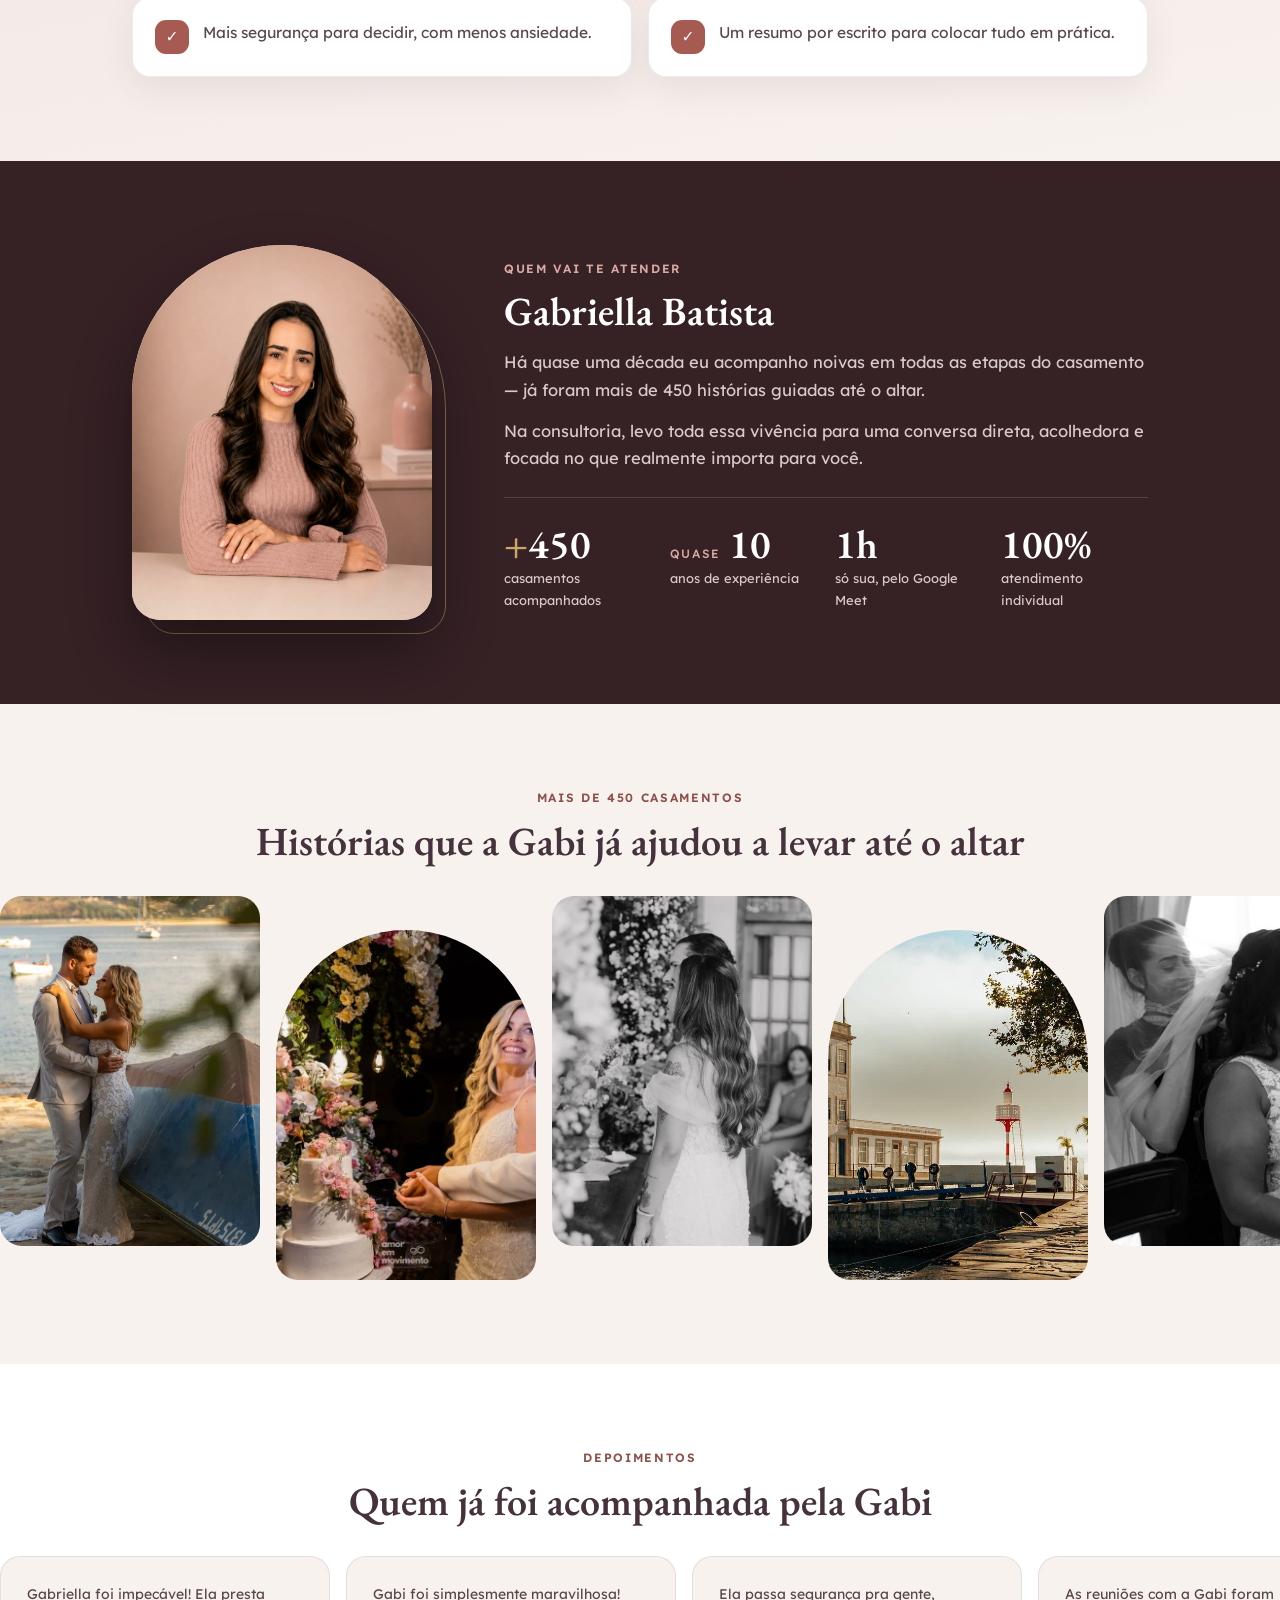
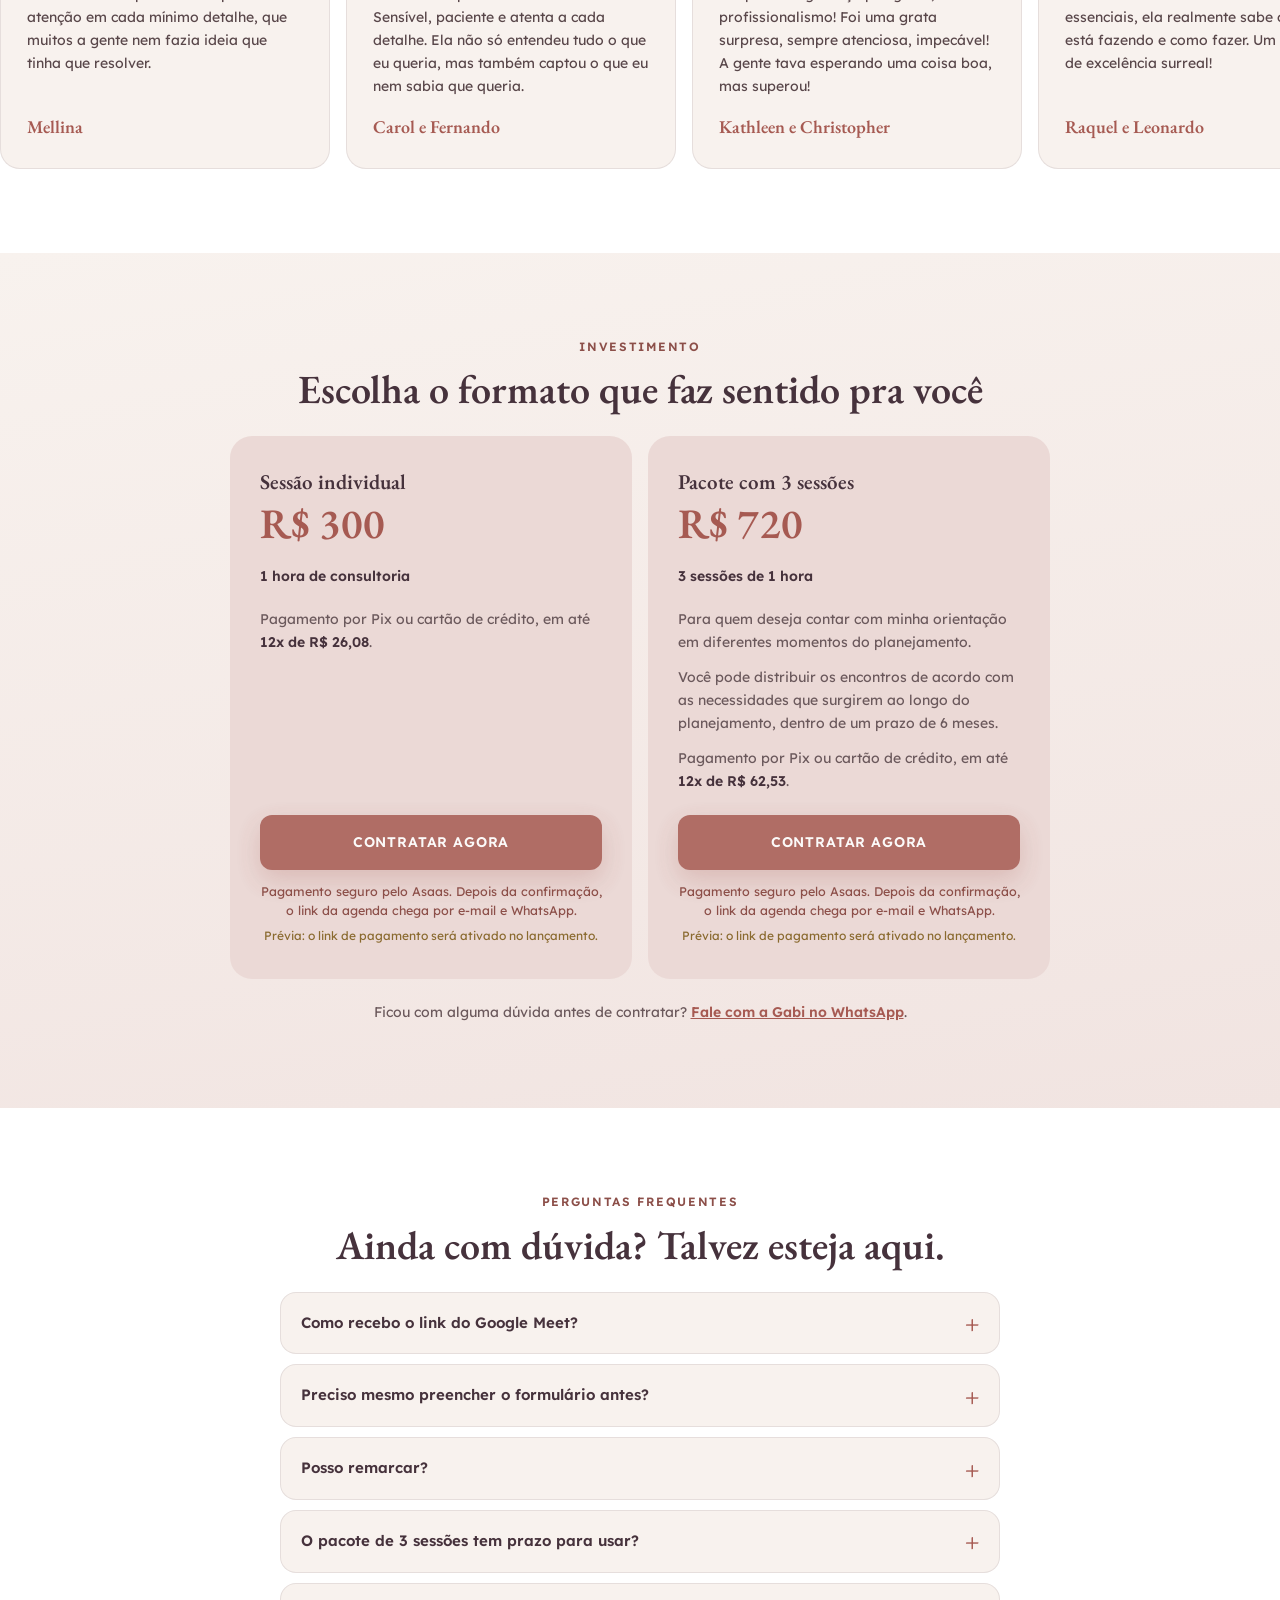
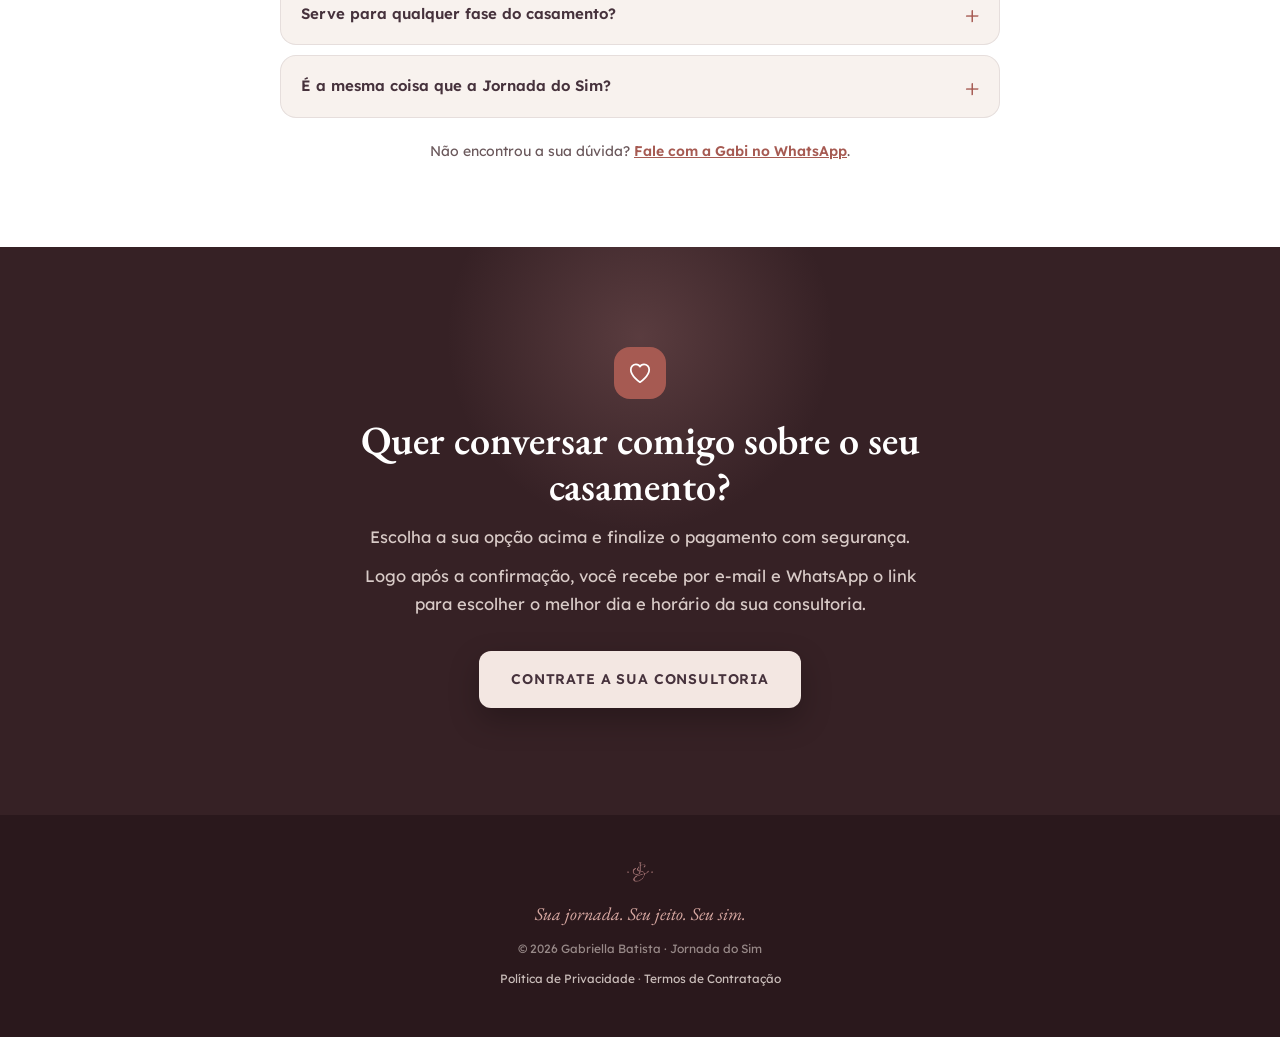
==== commit 1530f9d0: "Pagamento so por Pix ou cartao: remove boleto dos textos Co-Authored-By: Claude Sonnet 5.5 <noreply@" ====
--- a/index.html
+++ b/index.html
@@ -249,7 +249,7 @@
           <h3 class="plano-nome">Sessão individual</h3>
           <p class="plano-preco">R$&nbsp;300</p>
           <p class="plano-linha">1 hora de consultoria</p>
-          <p>Pagamento por PIX, boleto ou cartão em até <strong>12x de R$&nbsp;26,08</strong>.</p>
+          <p>Pagamento por Pix ou cartão de crédito, em até <strong>12x de R$&nbsp;26,08</strong>.</p>
           <a href="#" class="btn btn-cta btn-full js-pagar" data-plano="sessão individual">Contratar agora</a>
           <small class="plano-seguro">Pagamento seguro pelo Asaas. Depois da confirmação, o link da agenda chega por e-mail e WhatsApp.</small>
         </div>
@@ -260,7 +260,7 @@
           <p class="plano-linha">3 sessões de 1 hora</p>
           <p>Para quem deseja contar com minha orientação em diferentes momentos do planejamento.</p>
           <p>Você pode distribuir os encontros de acordo com as necessidades que surgirem ao longo do planejamento, dentro de um prazo de 6 meses.</p>
-          <p>Pagamento por PIX, boleto ou cartão em até <strong>12x de R$&nbsp;62,53</strong>.</p>
+          <p>Pagamento por Pix ou cartão de crédito, em até <strong>12x de R$&nbsp;62,53</strong>.</p>
           <a href="#" class="btn btn-cta btn-full js-pagar" data-plano="pacote com 3 sessões">Contratar agora</a>
           <small class="plano-seguro">Pagamento seguro pelo Asaas. Depois da confirmação, o link da agenda chega por e-mail e WhatsApp.</small>
         </div>
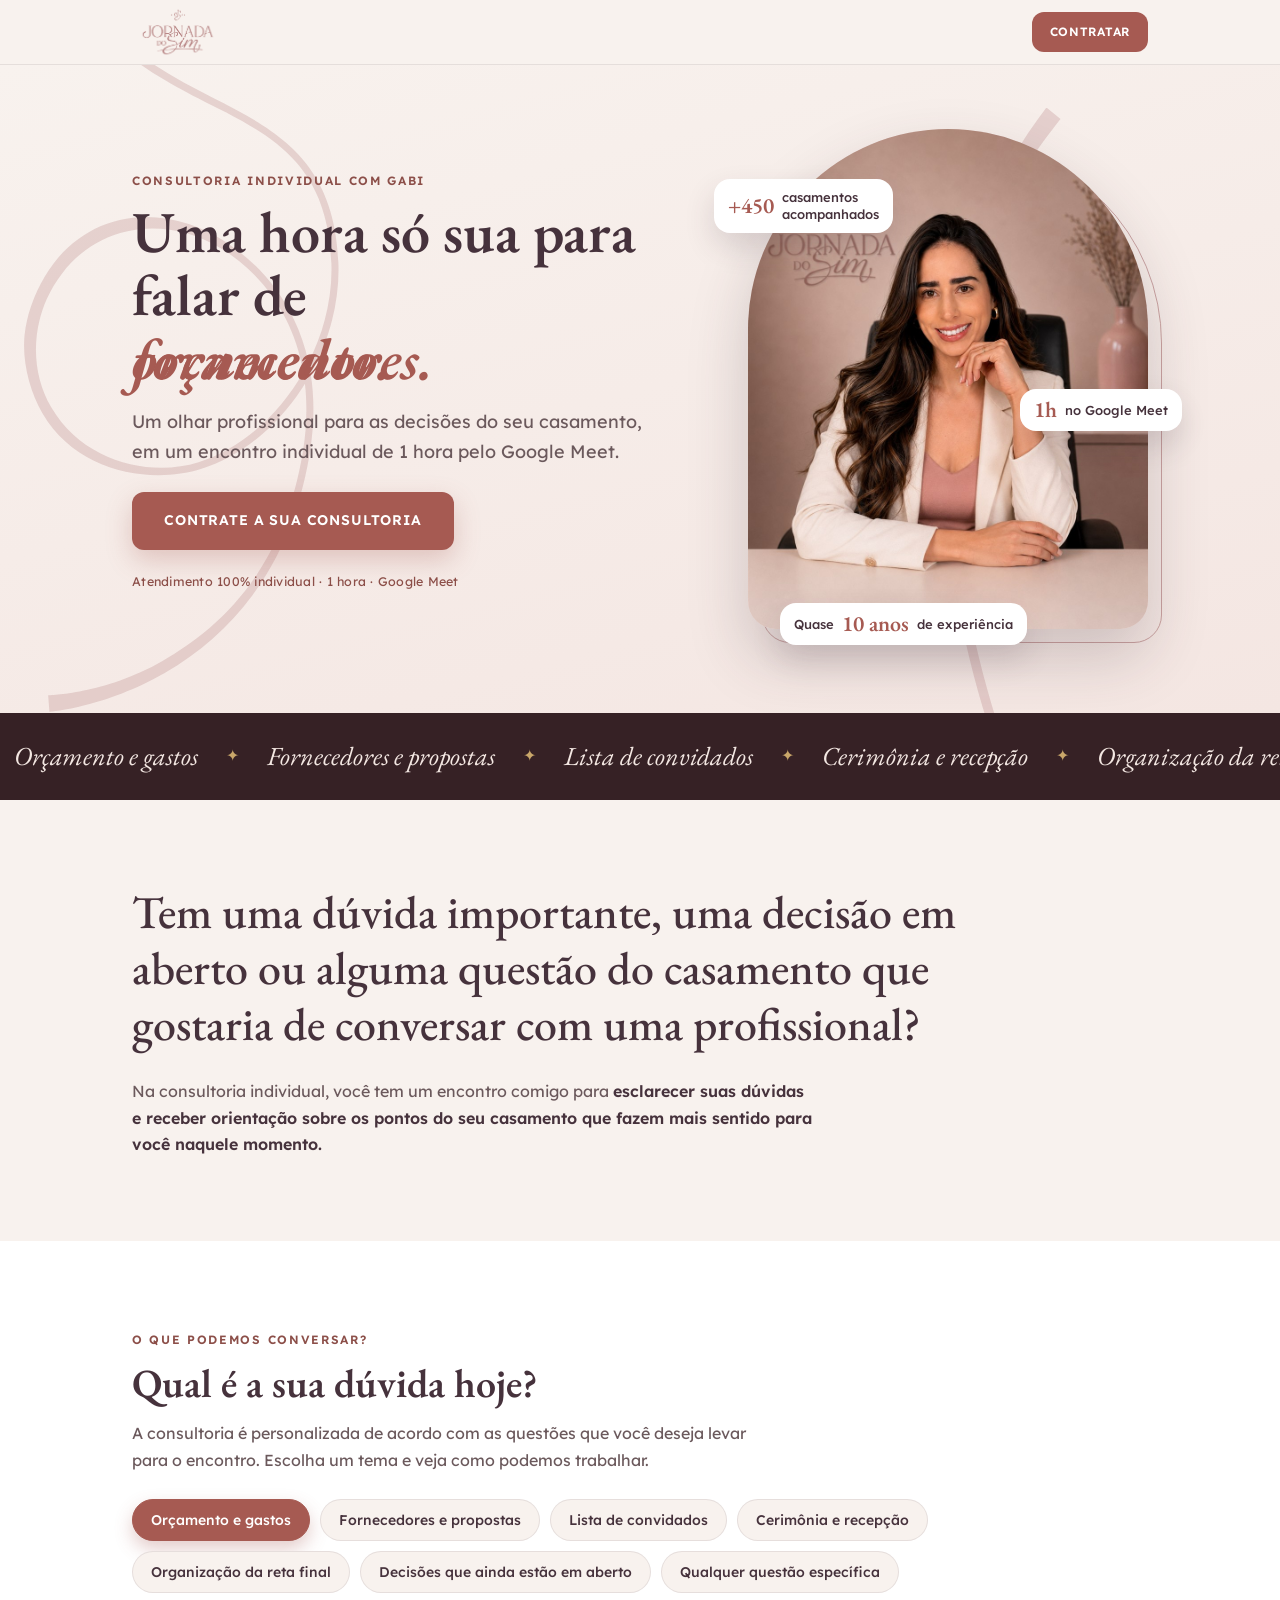
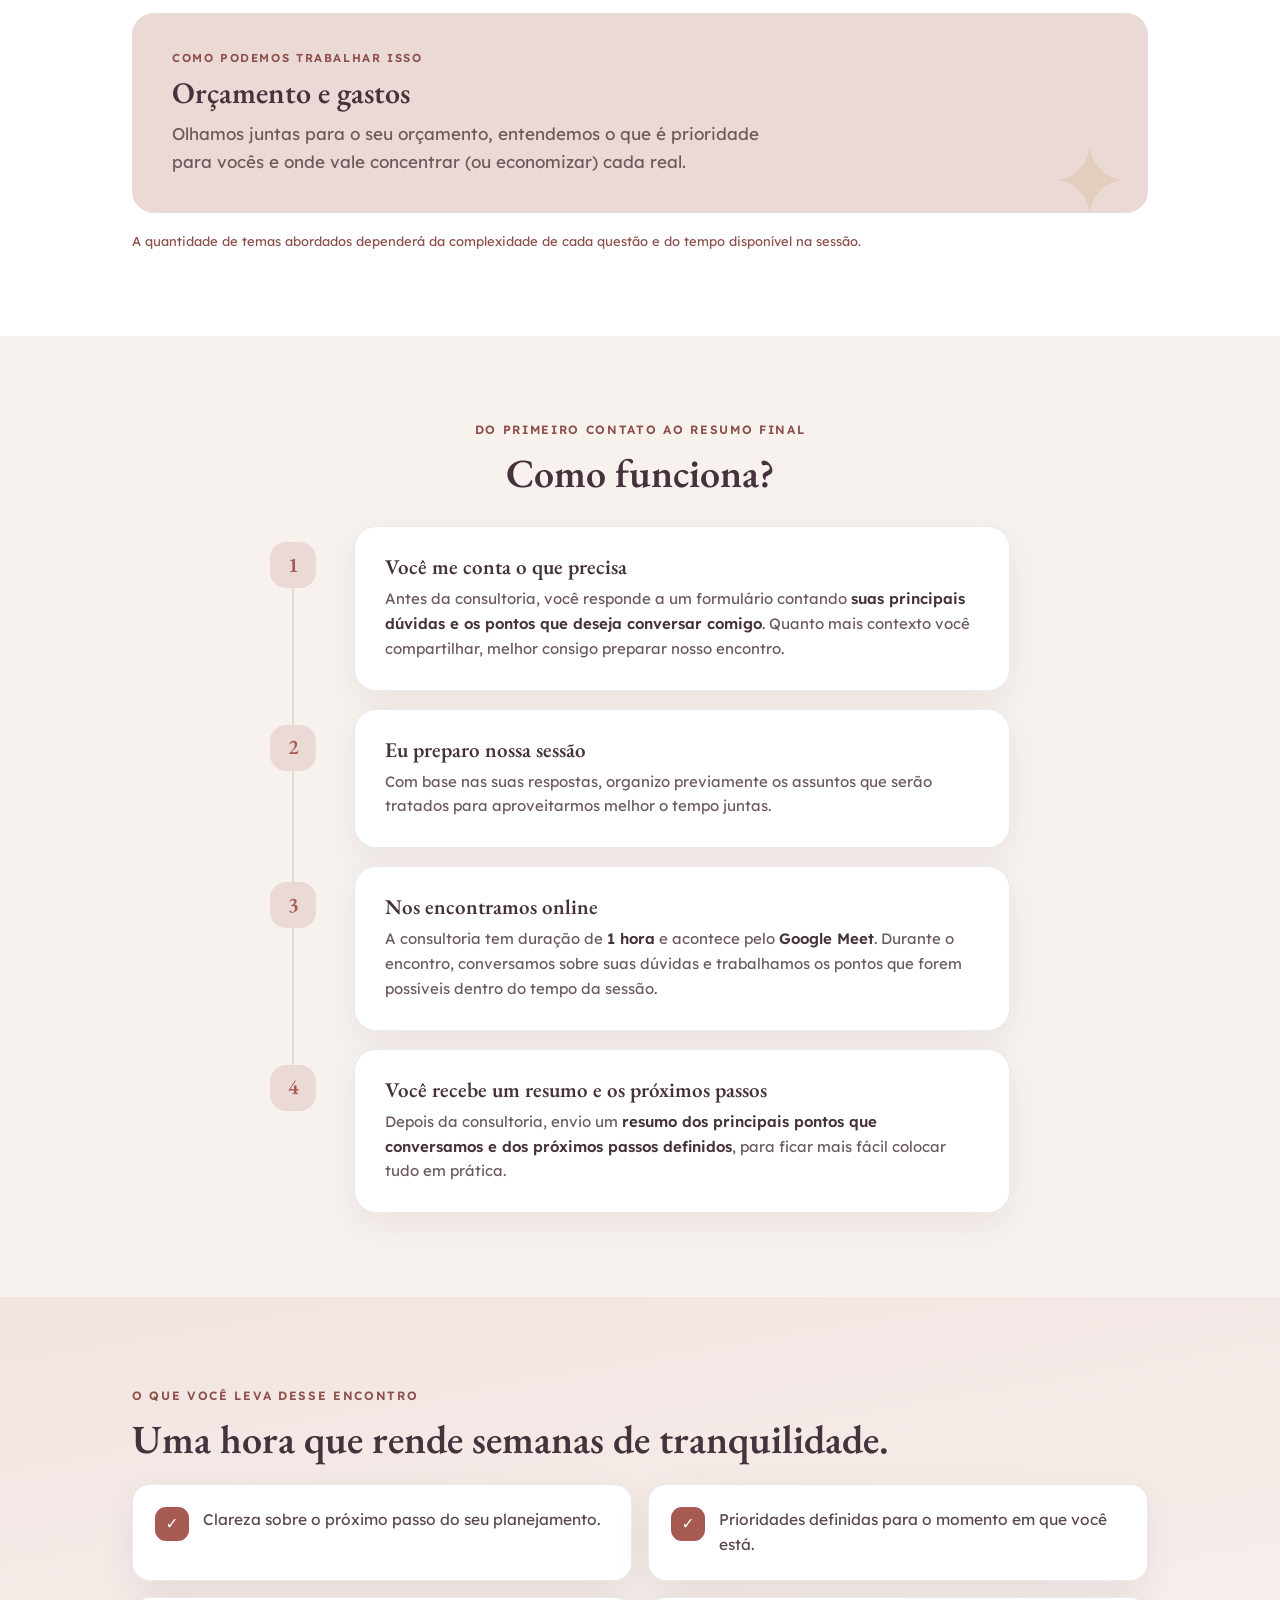
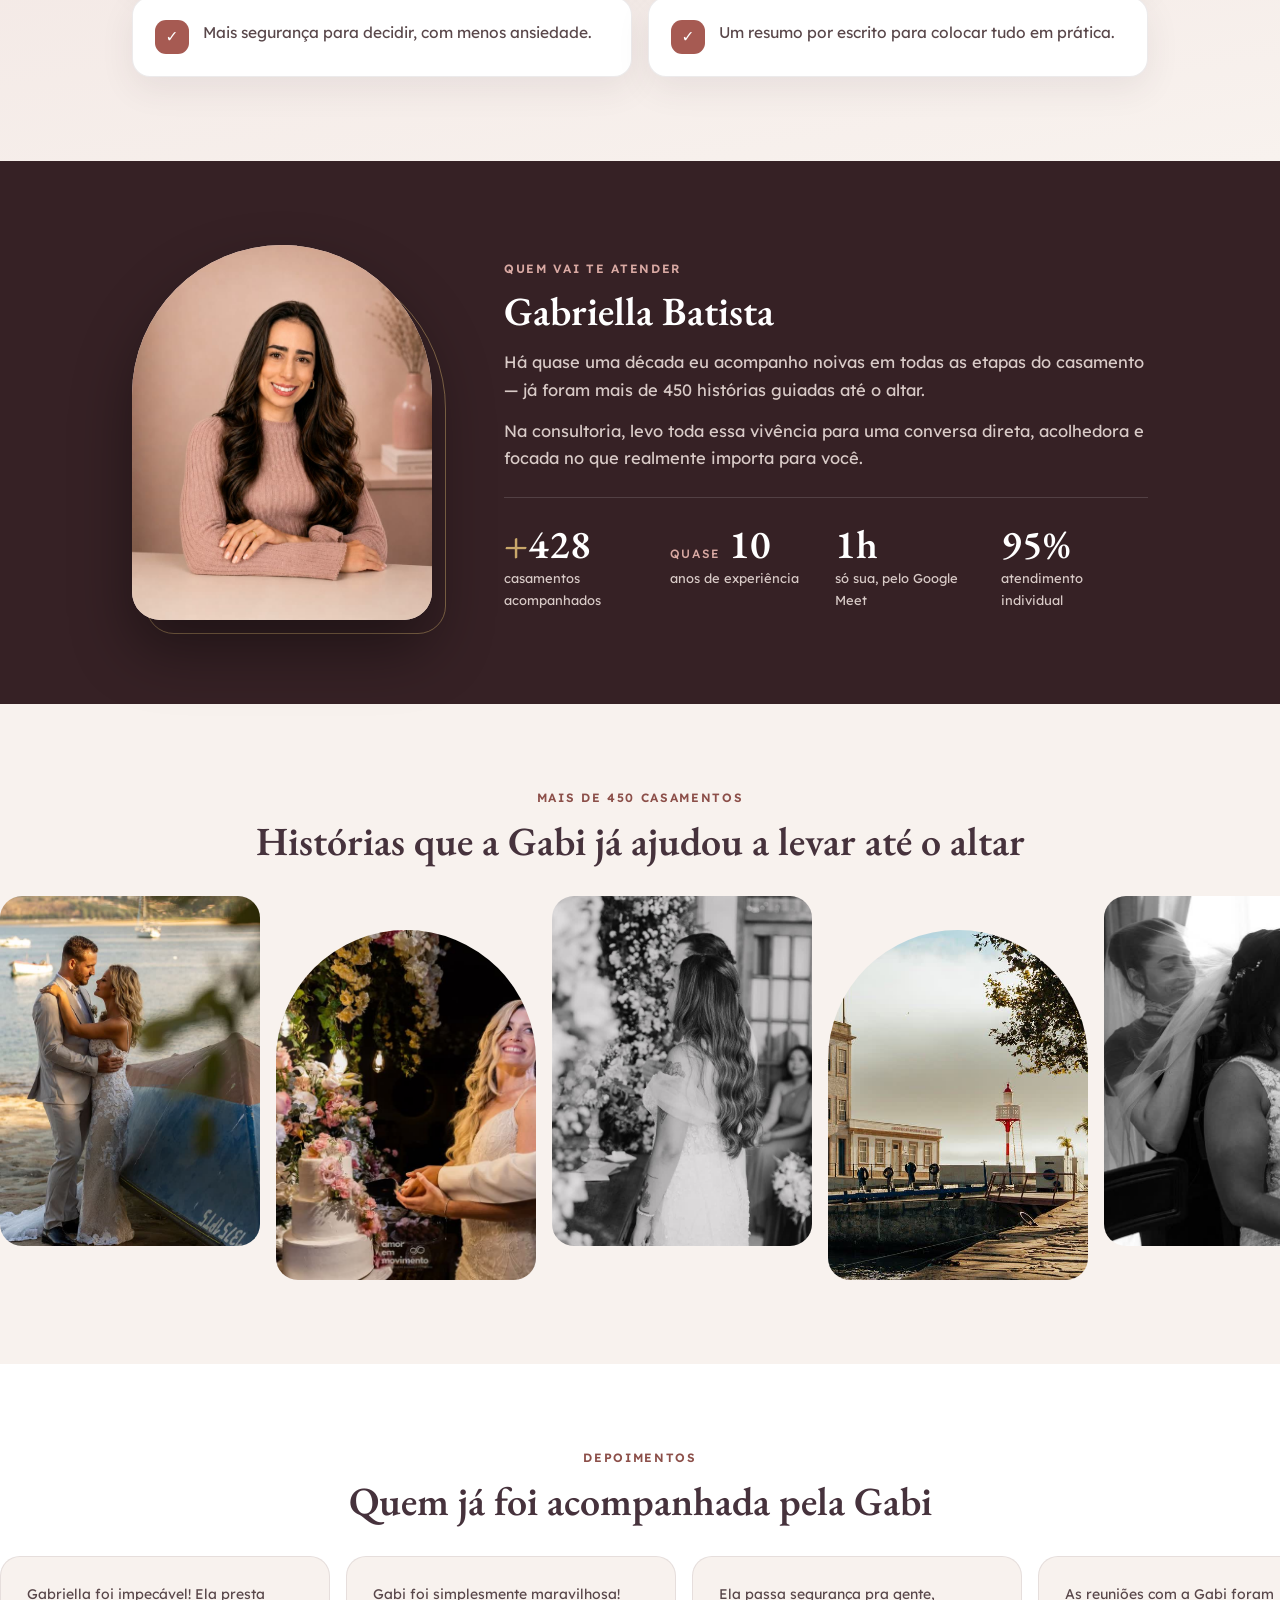
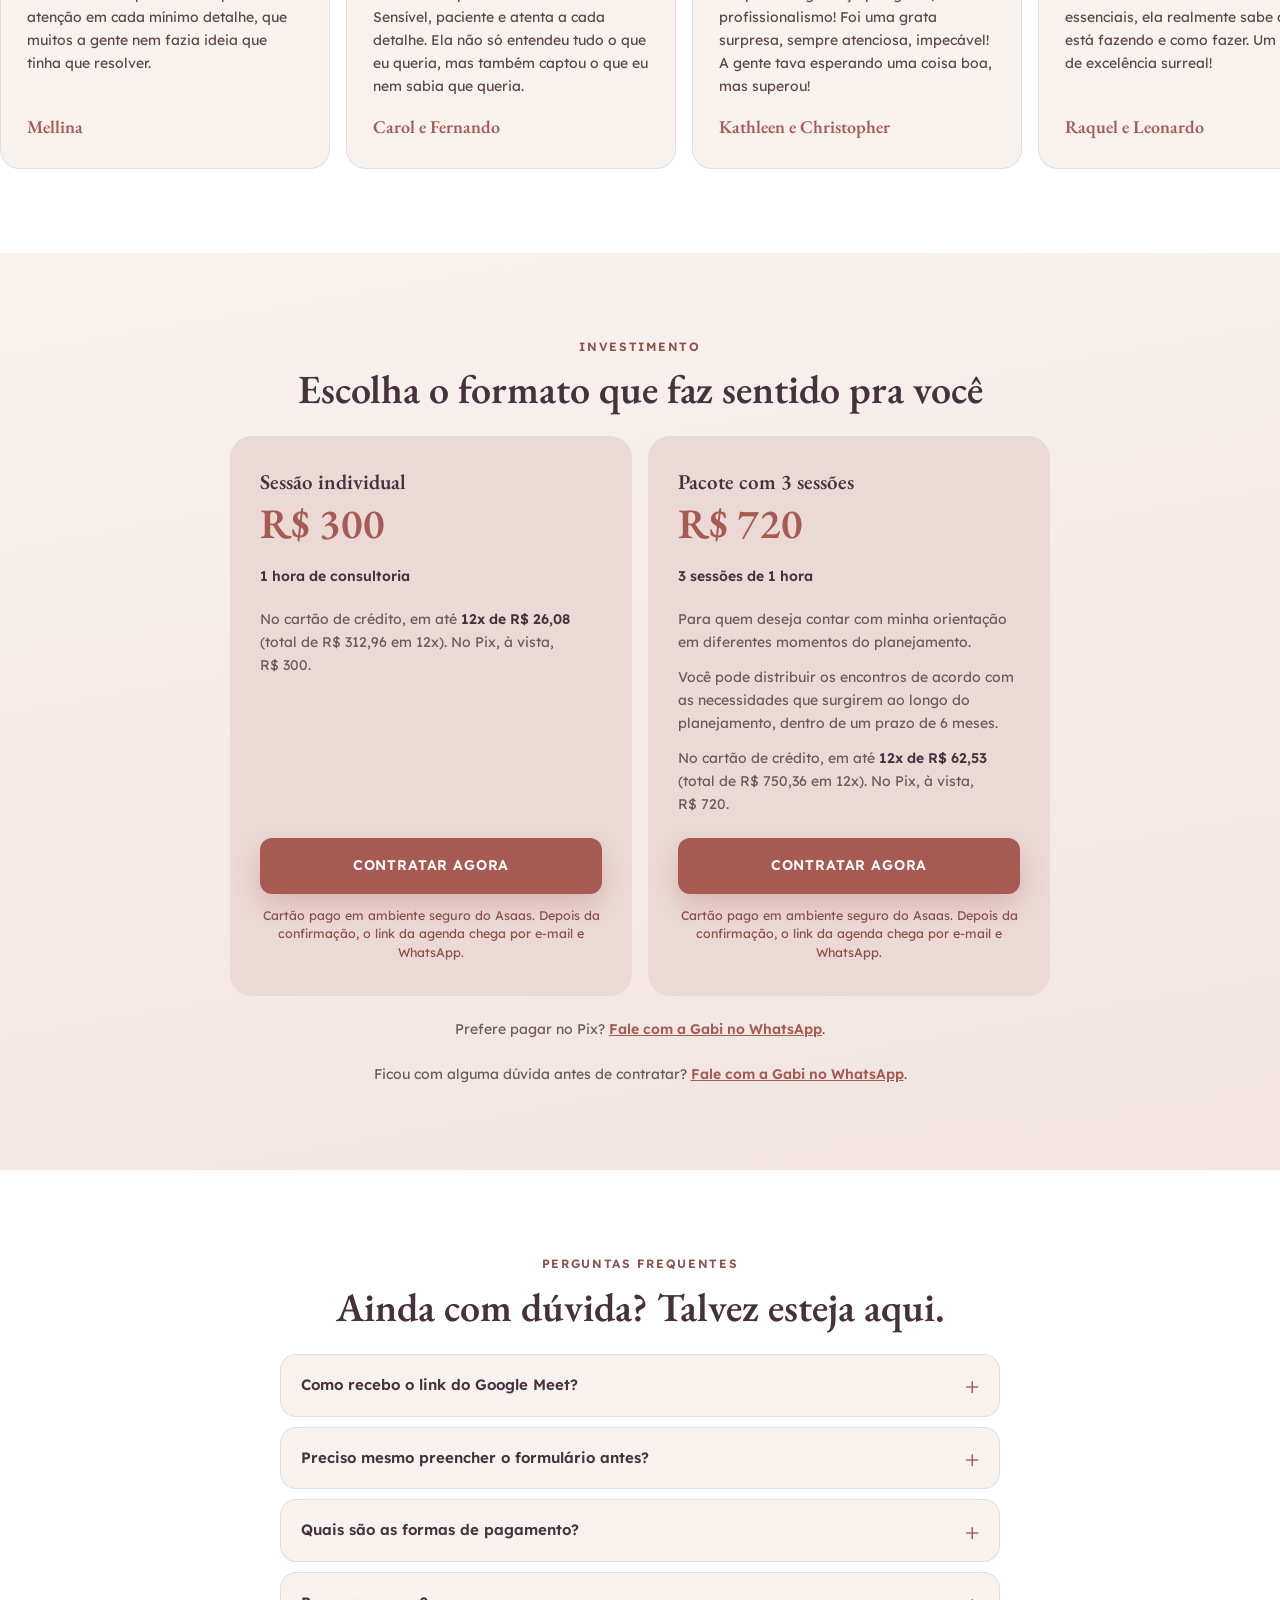
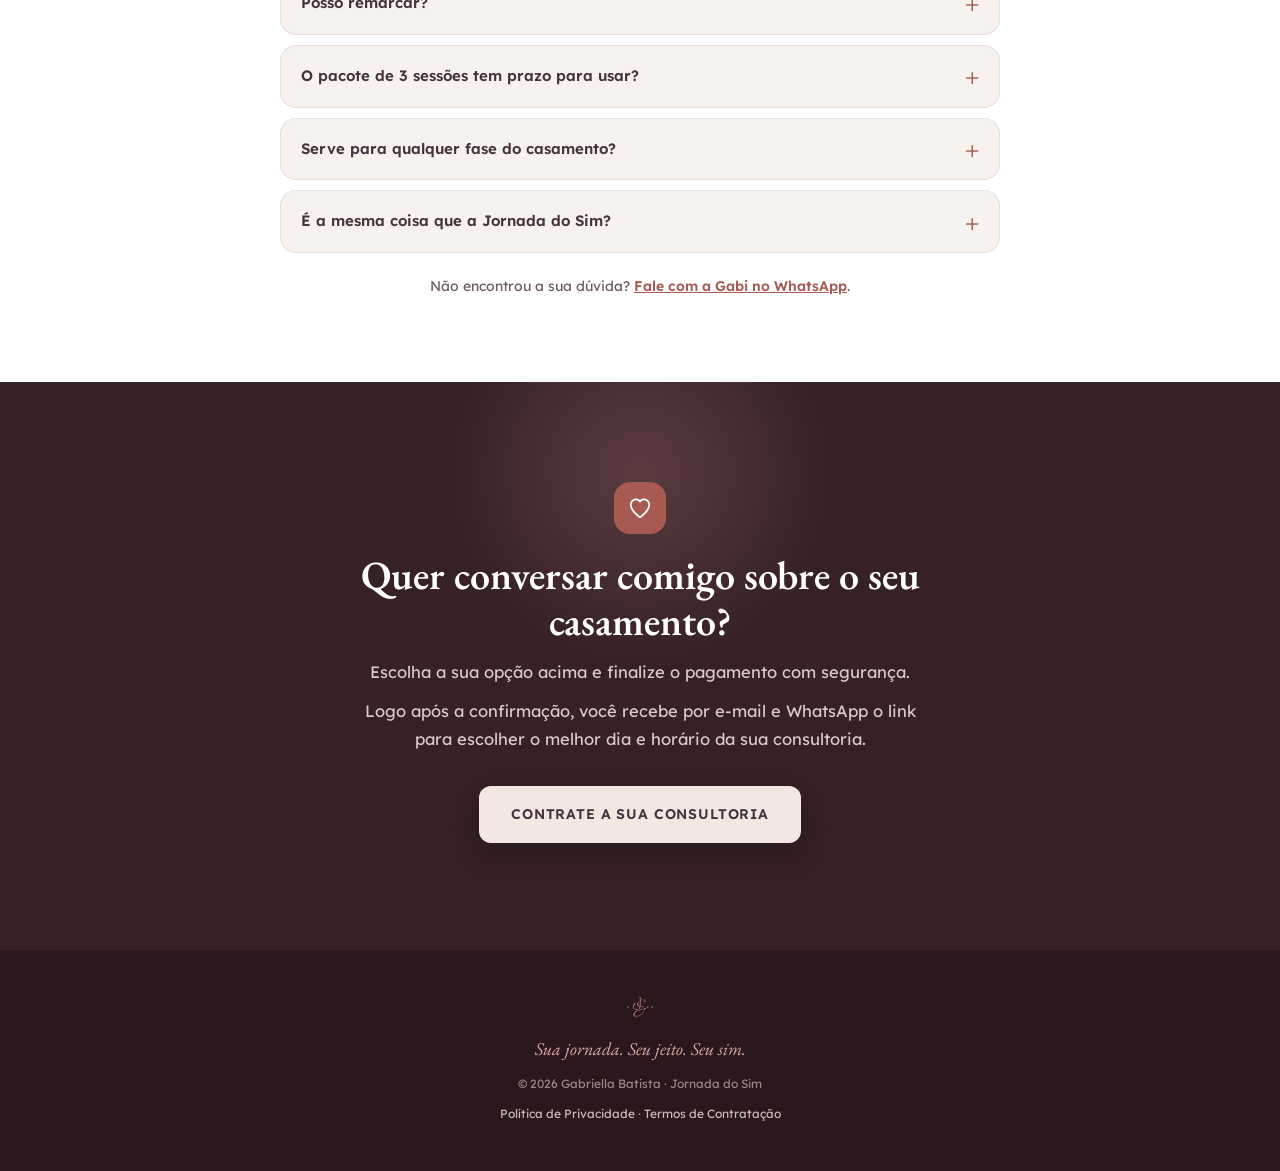
==== commit 70e87ea2: "Cartao em ate 12x pelos links do Asaas; Pix a vista combinado pelo WhatsApp Liga os 2 links do carta" ====
--- a/index.html
+++ b/index.html
@@ -249,9 +249,9 @@
           <h3 class="plano-nome">Sessão individual</h3>
           <p class="plano-preco">R$&nbsp;300</p>
           <p class="plano-linha">1 hora de consultoria</p>
-          <p>Pagamento por Pix ou cartão de crédito, em até <strong>12x de R$&nbsp;26,08</strong>.</p>
+          <p>No cartão de crédito, em até <strong>12x de R$&nbsp;26,08</strong> (total de R$&nbsp;312,96 em 12x). No Pix, à vista, R$&nbsp;300.</p>
           <a href="#" class="btn btn-cta btn-full js-pagar" data-plano="sessão individual">Contratar agora</a>
-          <small class="plano-seguro">Pagamento seguro pelo Asaas. Depois da confirmação, o link da agenda chega por e-mail e WhatsApp.</small>
+          <small class="plano-seguro">Cartão pago em ambiente seguro do Asaas. Depois da confirmação, o link da agenda chega por e-mail e WhatsApp.</small>
         </div>
 
         <div class="plano">
@@ -260,12 +260,13 @@
           <p class="plano-linha">3 sessões de 1 hora</p>
           <p>Para quem deseja contar com minha orientação em diferentes momentos do planejamento.</p>
           <p>Você pode distribuir os encontros de acordo com as necessidades que surgirem ao longo do planejamento, dentro de um prazo de 6 meses.</p>
-          <p>Pagamento por Pix ou cartão de crédito, em até <strong>12x de R$&nbsp;62,53</strong>.</p>
+          <p>No cartão de crédito, em até <strong>12x de R$&nbsp;62,53</strong> (total de R$&nbsp;750,36 em 12x). No Pix, à vista, R$&nbsp;720.</p>
           <a href="#" class="btn btn-cta btn-full js-pagar" data-plano="pacote com 3 sessões">Contratar agora</a>
-          <small class="plano-seguro">Pagamento seguro pelo Asaas. Depois da confirmação, o link da agenda chega por e-mail e WhatsApp.</small>
+          <small class="plano-seguro">Cartão pago em ambiente seguro do Asaas. Depois da confirmação, o link da agenda chega por e-mail e WhatsApp.</small>
         </div>
 
       </div>
+      <p class="planos-duvida">Prefere pagar no Pix? <a href="#" class="js-whatsapp-pix">Fale com a Gabi no WhatsApp</a>.</p>
       <p class="planos-duvida">Ficou com alguma dúvida antes de contratar? <a href="#" class="js-whatsapp-duvida">Fale com a Gabi no WhatsApp</a>.</p>
     </div>
   </section>
@@ -283,6 +284,10 @@
         <details class="faq-item">
           <summary>Preciso mesmo preencher o formulário antes?</summary>
           <p>Sim. É ele que me permite preparar o encontro sob medida para o seu caso — sem ele, a sessão rende bem menos.</p>
+        </details>
+        <details class="faq-item">
+          <summary>Quais são as formas de pagamento?</summary>
+          <p>Cartão de crédito, em até 12x, pelo botão de cada plano. Ou Pix à vista, sem as taxas do cartão: é só falar comigo pelo WhatsApp que eu envio a chave Pix da empresa. Confira o CNPJ 51.809.387/0001-62 e o nome da titular antes de confirmar. O link da agenda chega assim que eu confirmo o valor na conta.</p>
         </details>
         <details class="faq-item">
           <summary>Posso remarcar?</summary>
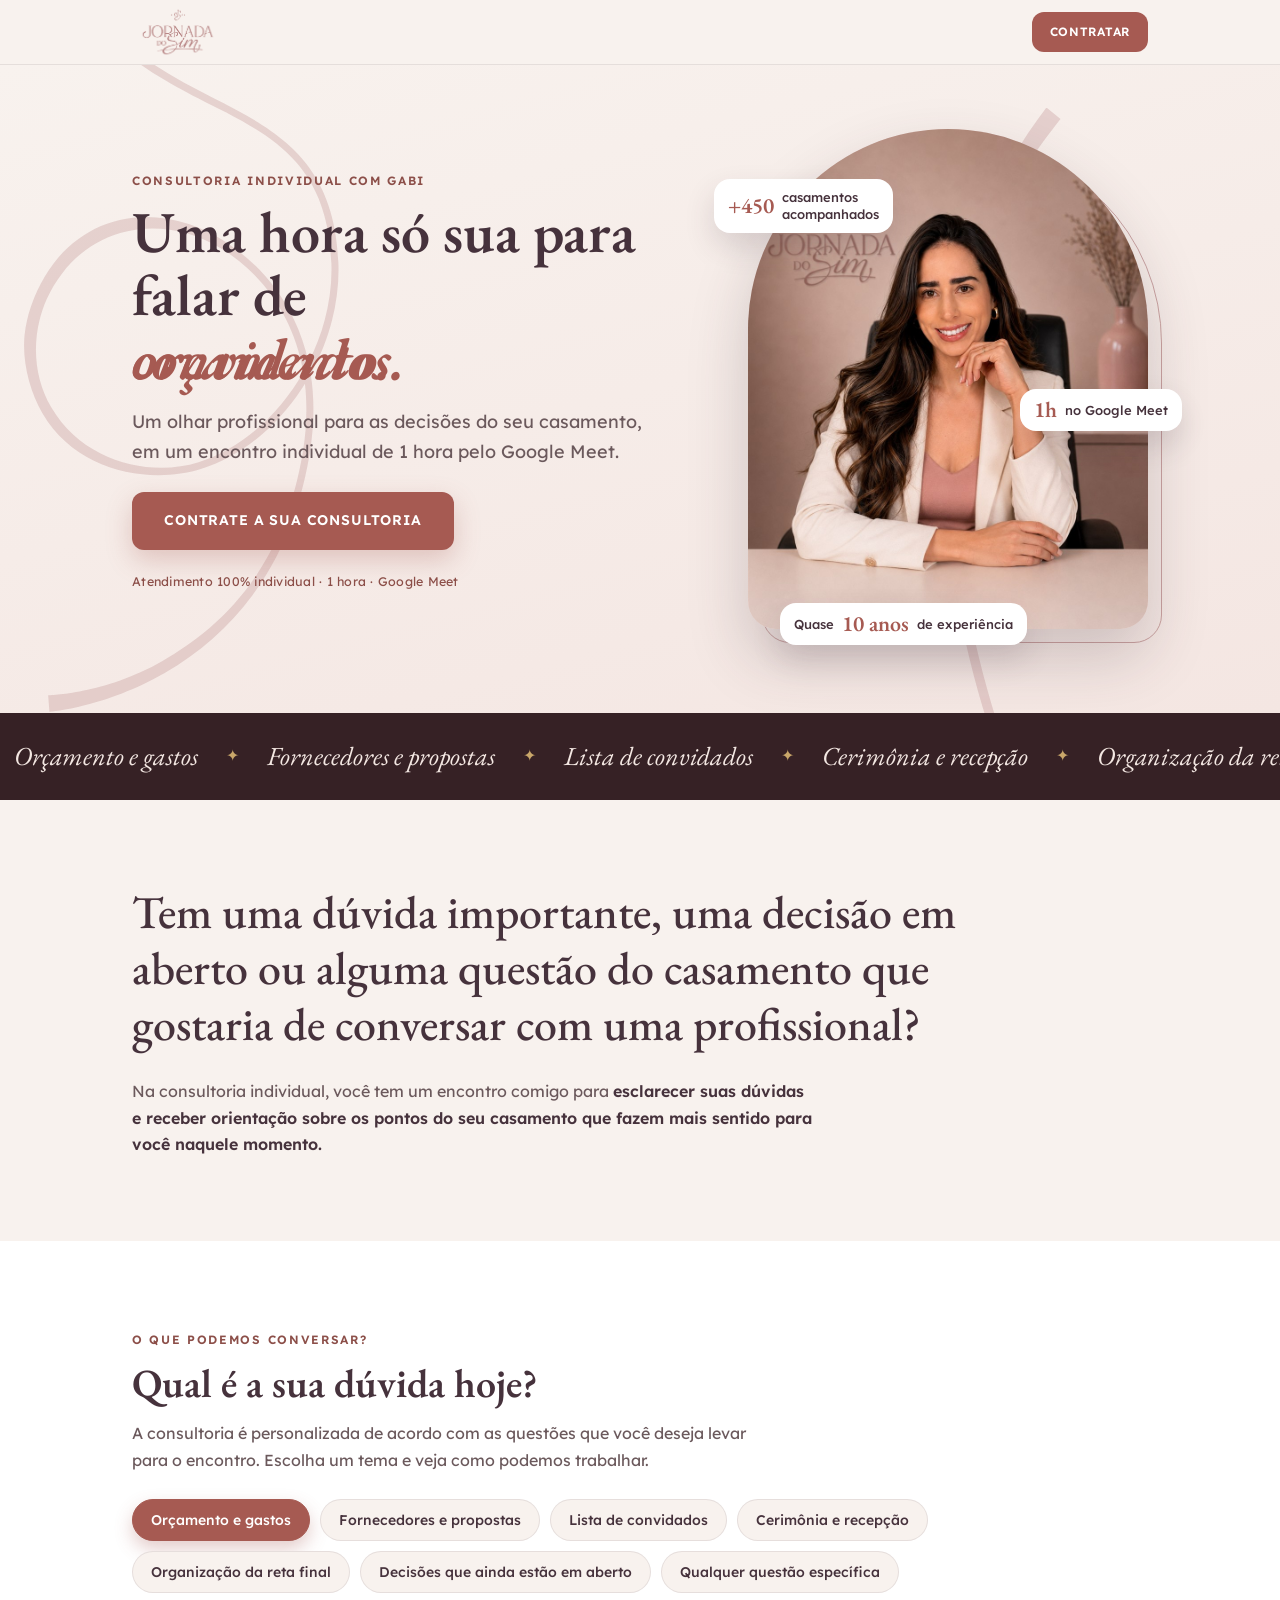
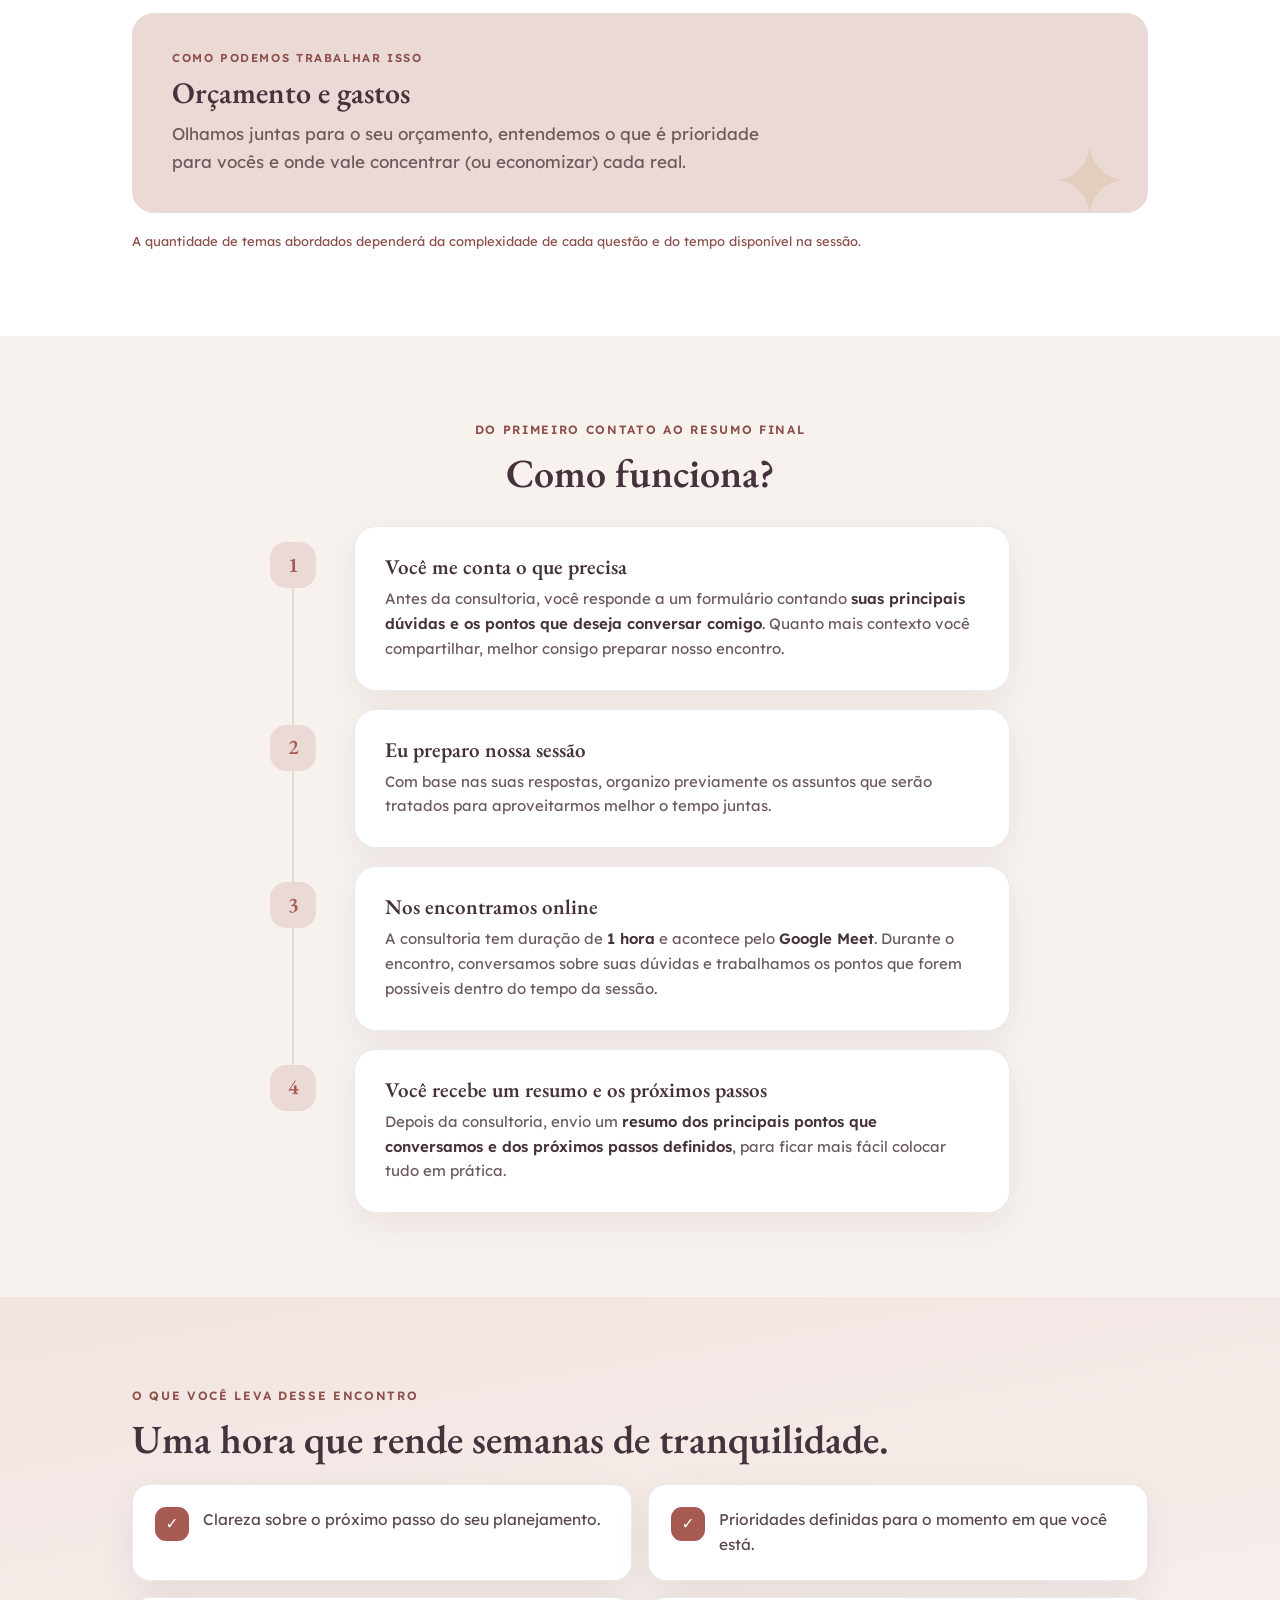
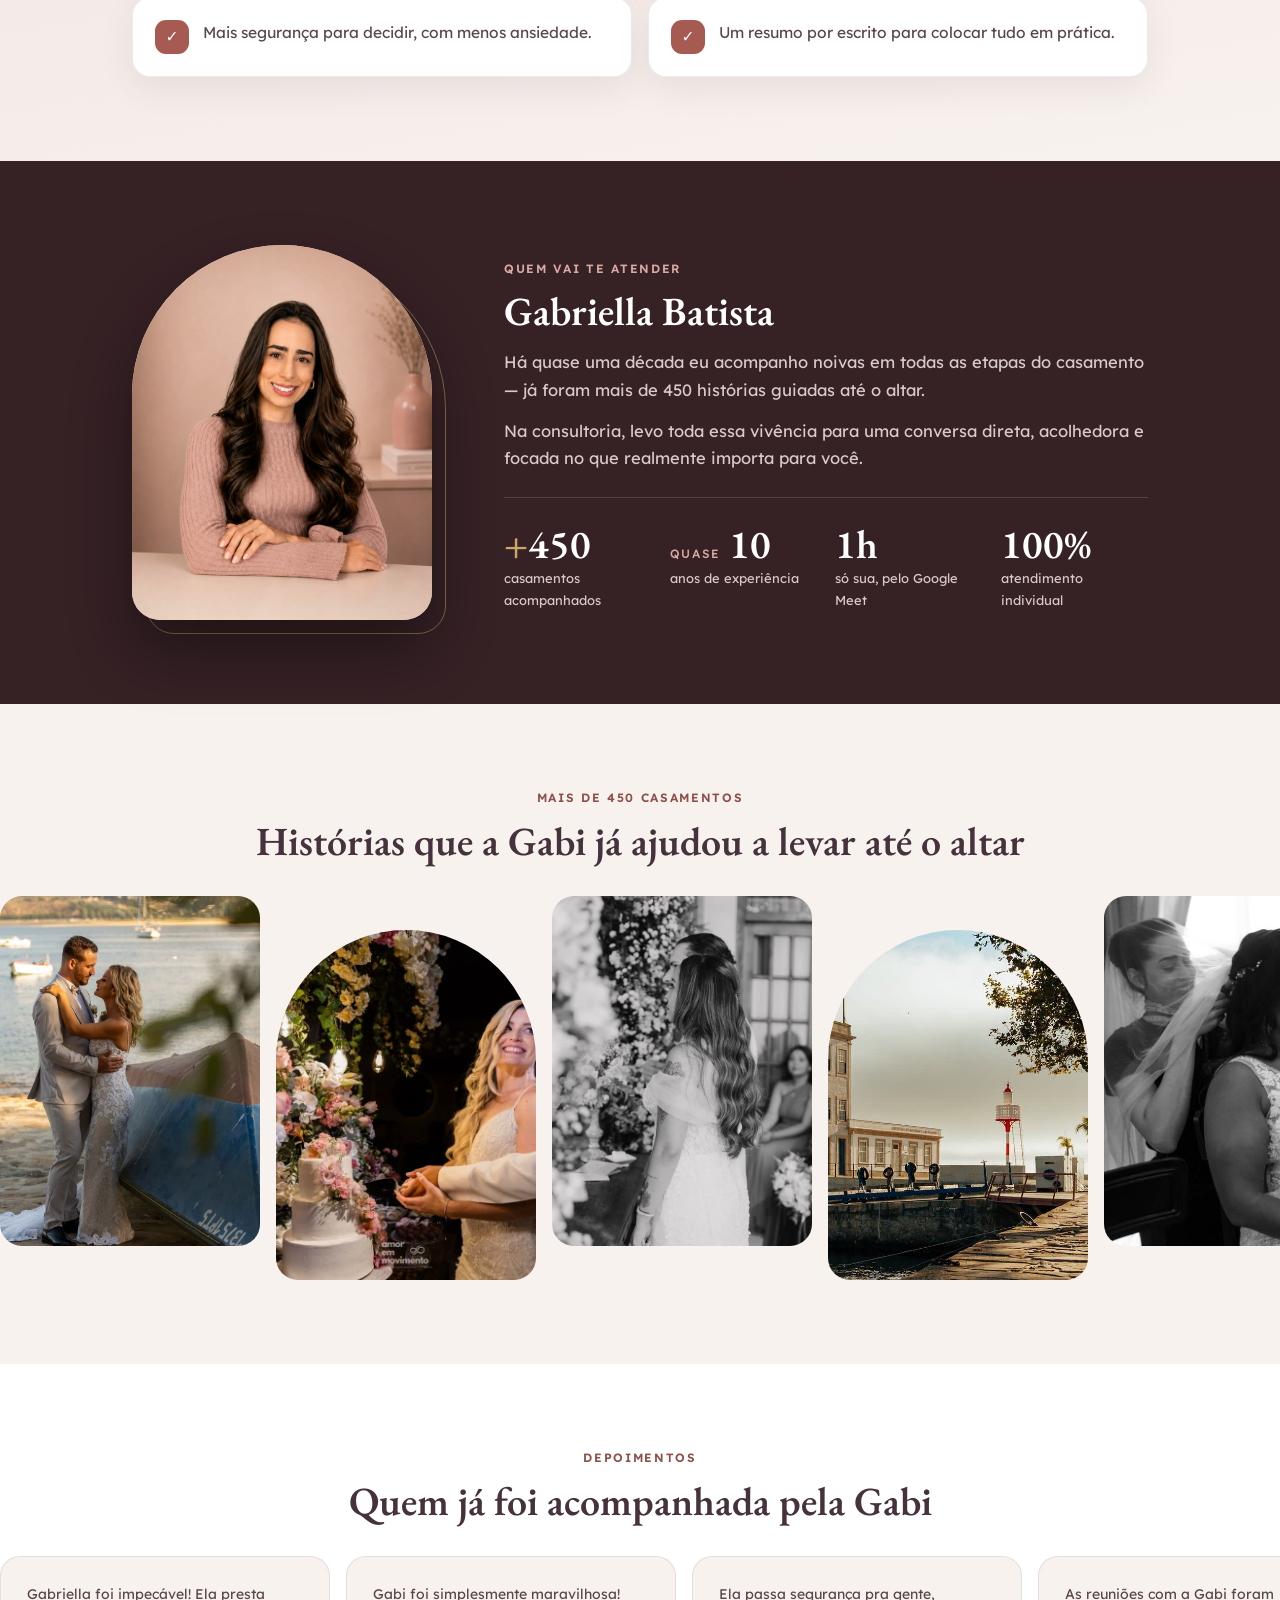
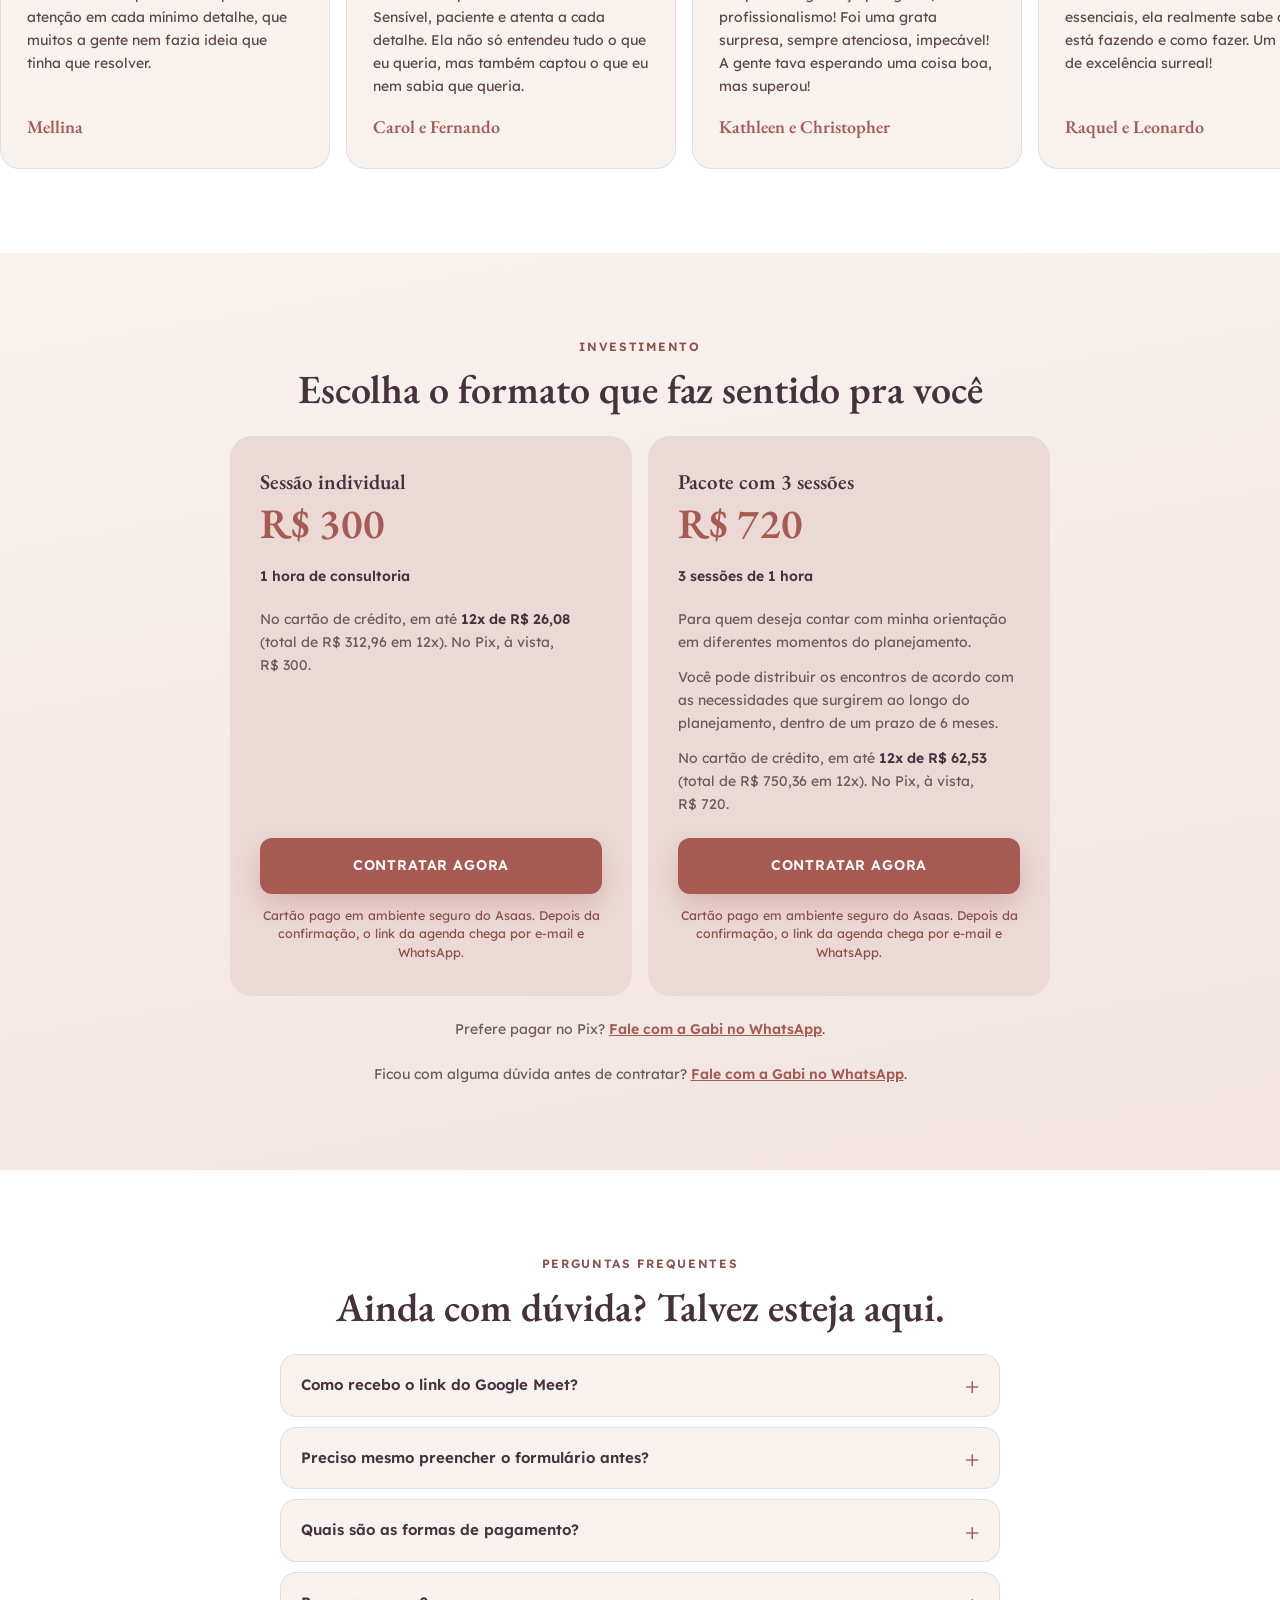
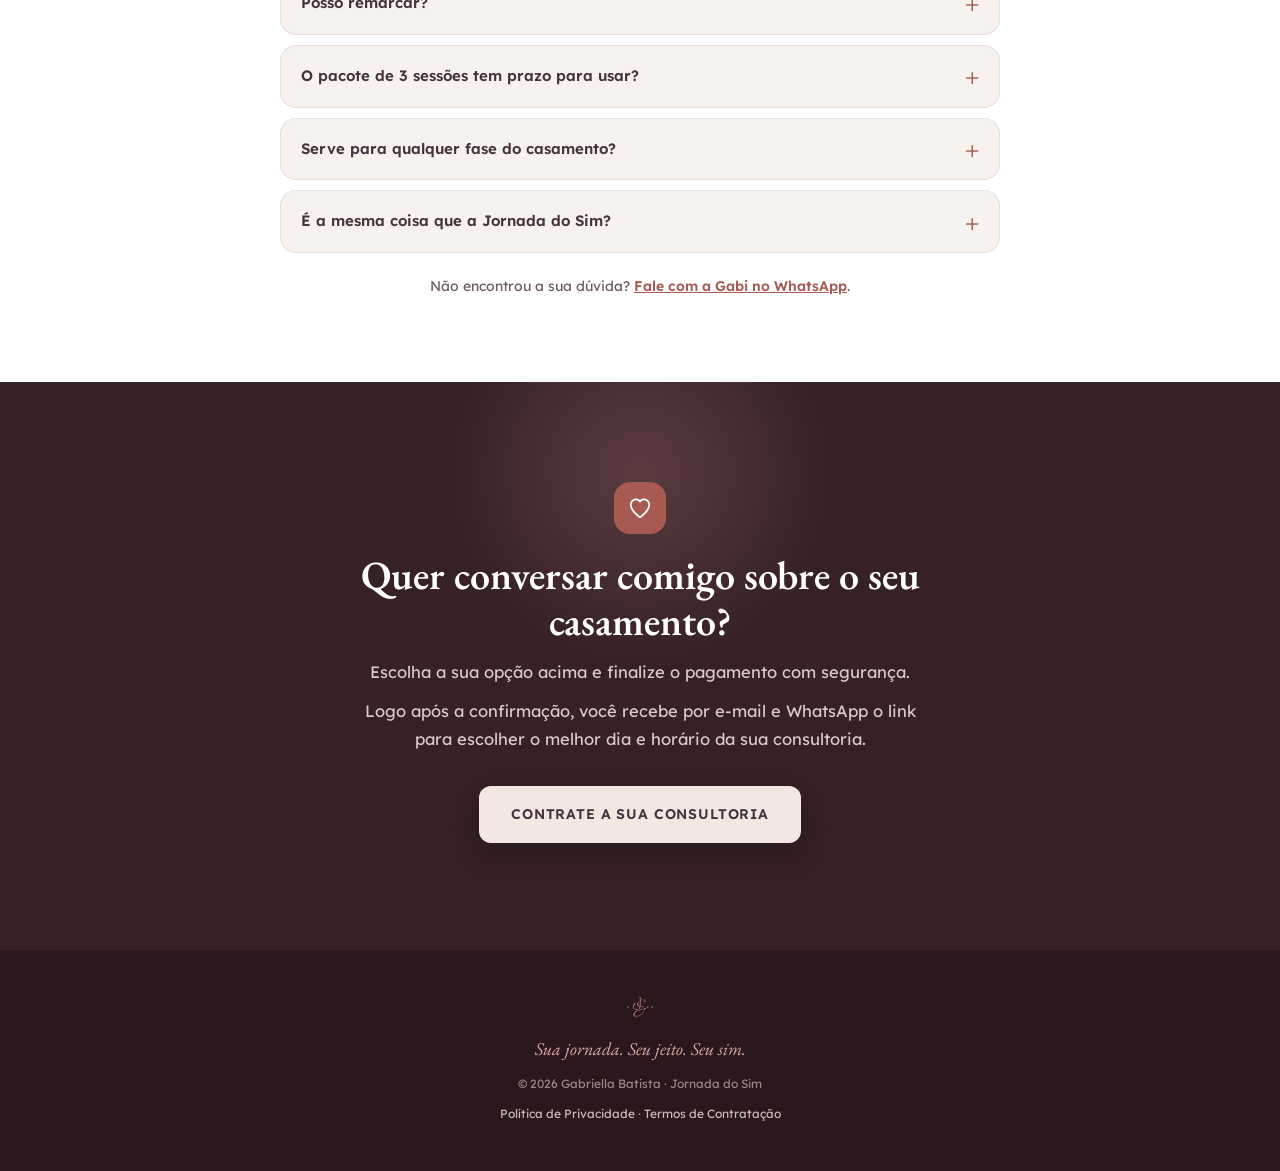
==== commit 0e6f7768: "Remove noindex da pagina, Termos e Privacidade (lancamento) Mantem noindex em boas-vindas e 404.  Co" ====
--- a/index.html
+++ b/index.html
@@ -5,7 +5,6 @@
 <meta name="viewport" content="width=device-width, initial-scale=1.0, viewport-fit=cover">
 <title>Consultoria individual com Gabi — Jornada do Sim</title>
 <meta name="description" content="Um encontro individual de 1 hora, pelo Google Meet, para esclarecer suas dúvidas e receber orientação sobre as decisões do seu casamento. Com Gabriella Batista.">
-<meta name="robots" content="noindex">
 <meta name="theme-color" content="#F8F2EE">
 
 <meta property="og:title" content="Consultoria individual com Gabi">
